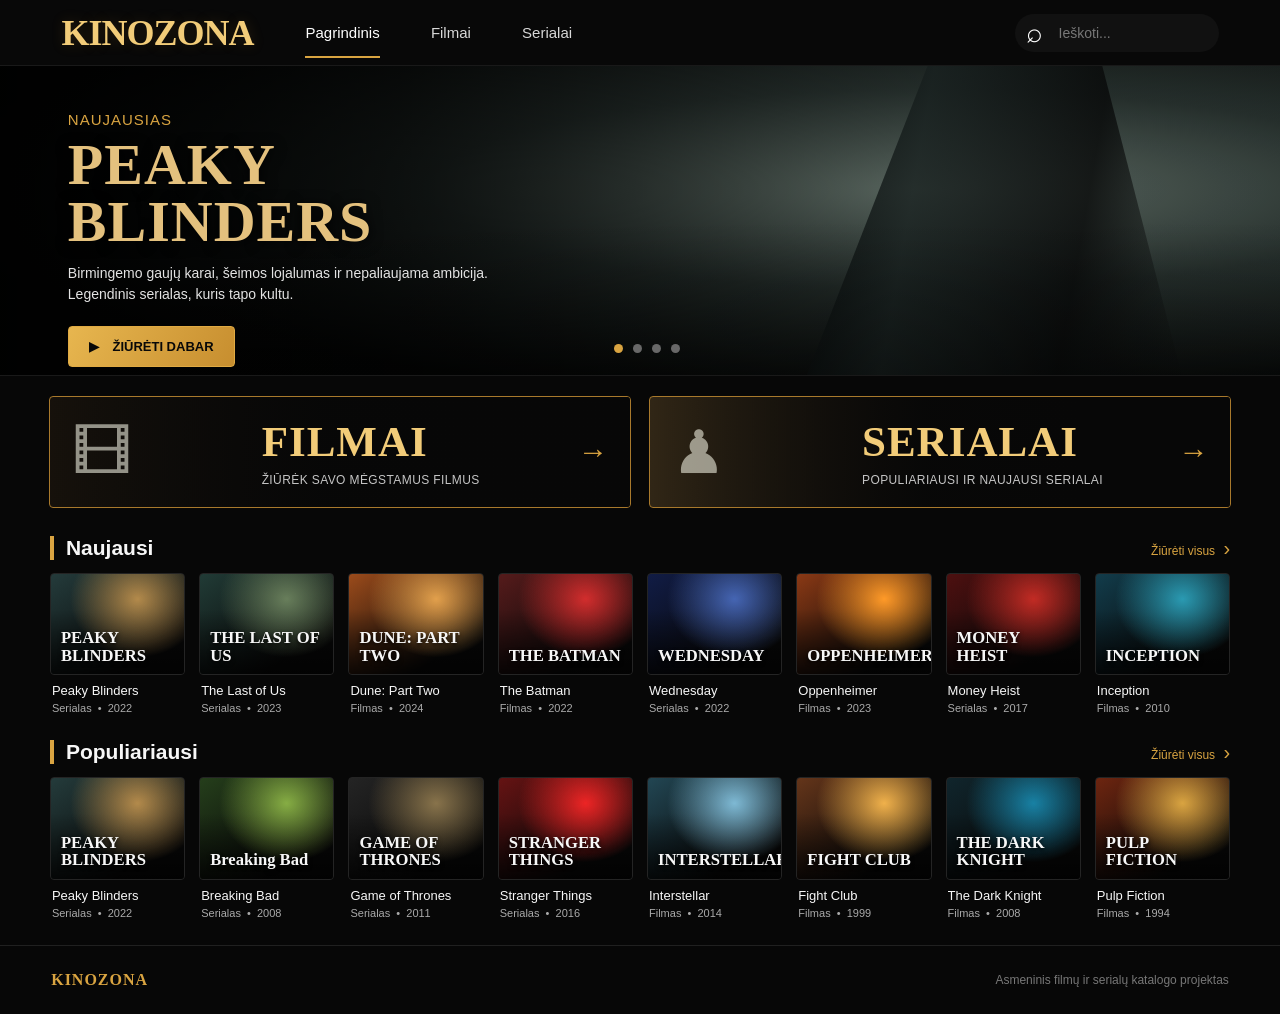
==== index.html @ 53d8aec4 "Pridėta KinoZona svetainė" ====
<!doctype html>
<html lang="lt">
<head>
  <meta charset="utf-8">
  <meta name="viewport" content="width=device-width, initial-scale=1">
  <meta name="theme-color" content="#080808">
  <meta name="description" content="KinoZona – filmų ir serialų katalogas.">
  <title>KinoZona — filmai ir serialai</title>
  <link rel="stylesheet" href="styles.css">
</head>
<body>
  <header class="topbar">
    <a class="brand" href="#" aria-label="KinoZona pradžia">KINOZONA</a>
    <nav aria-label="Pagrindinė navigacija">
      <a class="nav-link active" href="#pagrindinis">Pagrindinis</a>
      <a class="nav-link" href="#filmai" data-open-view="movies">Filmai</a>
      <a class="nav-link" href="#serialai" data-open-view="series">Serialai</a>
    </nav>
    <form class="search" id="searchForm" role="search">
      <button aria-label="Ieškoti" type="submit" class="search-icon">⌕</button>
      <input id="searchInput" type="search" placeholder="Ieškoti..." aria-label="Ieškoti filmų ir serialų">
    </form>
  </header>

  <main id="pagrindinis">
    <section class="hero" aria-label="Pagrindinis rekomenduojamas serialas">
      <div class="hero-shade"></div>
      <div class="hero-content">
        <span class="eyebrow">NAUJAUSIAS</span>
        <h1>PEAKY BLINDERS</h1>
        <p>Birmingemo gaujų karai, šeimos lojalumas ir nepaliaujama ambicija. Legendinis serialas, kuris tapo kultu.</p>
        <button class="gold-button" id="heroWatch"><span aria-hidden="true">▶</span> ŽIŪRĖTI DABAR</button>
      </div>
      <div class="hero-dots" aria-hidden="true"><i class="selected"></i><i></i><i></i><i></i></div>
    </section>

    <section class="category-tiles" aria-label="Katalogo skiltys">
      <button class="category-tile movie-tile" data-open-view="movies">
        <span class="tile-art film-art" aria-hidden="true">🎞</span>
        <span class="tile-copy"><strong>FILMAI</strong><small>ŽIŪRĖK SAVO MĖGSTAMUS FILMUS</small></span>
        <span class="tile-arrow" aria-hidden="true">→</span>
      </button>
      <button class="category-tile series-tile" data-open-view="series">
        <span class="tile-art series-art" aria-hidden="true">♟</span>
        <span class="tile-copy"><strong>SERIALAI</strong><small>POPULIARIAUSI IR NAUJAUSI SERIALAI</small></span>
        <span class="tile-arrow" aria-hidden="true">→</span>
      </button>
    </section>

    <div id="homeView">
      <section class="catalog-row">
        <div class="section-heading"><h2>Naujausi</h2><a href="#naujausi" data-open-view="all">Žiūrėti visus <span>›</span></a></div>
        <div class="poster-row" id="newestRow"></div>
      </section>
      <section class="catalog-row">
        <div class="section-heading"><h2>Populiariausi</h2><a href="#populiariausi" data-open-view="all">Žiūrėti visus <span>›</span></a></div>
        <div class="poster-row" id="popularRow"></div>
      </section>
    </div>

    <section id="catalogView" class="catalog-page hidden">
      <div class="catalog-title-line">
        <button id="backHome" class="back-button">← Pagrindinis</button>
        <h2 id="catalogTitle">Serialai</h2>
      </div>
      <div id="catalogGrid" class="catalog-grid"></div>
    </section>

    <section id="detailView" class="detail-page hidden">
      <button id="backCatalog" class="back-button">← Grįžti į serialus</button>
      <div class="detail-intro">
        <div>
          <span class="eyebrow">SERIALAS</span>
          <h2 id="detailTitle">Peaky Blinders</h2>
          <p id="detailDescription">Galinga Birmingemo gauja, vadovaujama Tomo Šelbio. Įtampa, politika, šeima ir pavojingi priešai.</p>
        </div>
        <div class="season-picker">
          <label for="seasonSelect">Sezonas</label>
          <select id="seasonSelect">
            <option value="1">1 sezonas</option><option value="2">2 sezonas</option>
            <option value="3">3 sezonas</option><option value="4">4 sezonas</option><option value="5">5 sezonas</option>
          </select>
        </div>
      </div>
      <h3 class="episodes-heading">Serijos</h3>
      <div id="episodesList" class="episodes-list"></div>
    </section>

    <section id="playerView" class="player-page hidden">
      <button id="backEpisodes" class="back-button">← Grįžti į serijas</button>
      <h2 id="playerTitle">Peaky Blinders — 1 serija</h2>
      <div id="videoContainer" class="video-container">
        <p>Čia bus rodomas pasirinktas vaizdo įrašas.</p>
      </div>
      <p class="player-note">Vaizdo įrašams naudok savo turinį arba šaltinius, kurie leidžia įterpimą į kitą svetainę.</p>
    </section>
  </main>

  <footer><span>KINOZONA</span><small>Asmeninis filmų ir serialų katalogo projektas</small></footer>
  <script src="script.js"></script>
</body>
</html>
---- styles.css ----
:root{--bg:#070707;--panel:#101010;--gold:#d9a441;--gold-light:#f2cc79;--muted:#bcbcbc;--line:#292929}
*{box-sizing:border-box}html{scroll-behavior:smooth}body{margin:0;background:var(--bg);color:#f7f7f7;font-family:Arial,Helvetica,sans-serif}
button,input,select{font:inherit}button,a{-webkit-tap-highlight-color:transparent}.topbar{height:66px;display:flex;align-items:center;gap:52px;padding:0 4.8%;background:#080808;border-bottom:1px solid #191919;position:sticky;top:0;z-index:20}
.brand{font-family:Georgia,'Times New Roman',serif;font-size:clamp(24px,3vw,36px);font-weight:900;letter-spacing:-1px;color:var(--gold-light);text-decoration:none;text-shadow:0 0 14px #b67b2733;white-space:nowrap}
nav{display:flex;align-items:center;gap:clamp(22px,4vw,58px);height:100%}.nav-link{height:100%;display:flex;align-items:center;position:relative;color:#d8d8d8;text-decoration:none;font-size:15px}.nav-link:hover,.nav-link.active{color:#fff}.nav-link.active:after{content:"";position:absolute;bottom:7px;left:0;right:0;height:2px;background:var(--gold)}
.search{margin-left:auto;display:flex;align-items:center;gap:8px;border-radius:24px;background:#111;padding:4px 12px 4px 5px;min-width:185px}.search-icon{background:none;border:0;color:#fff;font-size:28px;line-height:1;cursor:pointer}.search input{width:150px;min-width:0;color:#eee;background:transparent;border:0;outline:none;font-size:14px}.search input::placeholder{color:#777}
.hero{height:310px;position:relative;overflow:hidden;background:linear-gradient(90deg,#030606 0%,#101817 40%,#263330 100%);border-bottom:1px solid #191919}
.hero:before{content:"";position:absolute;inset:0;background:linear-gradient(90deg,rgba(0,0,0,.95) 0%,rgba(0,0,0,.68) 31%,rgba(0,0,0,.08) 75%),radial-gradient(ellipse at 72% 40%,#65746c 0%,#28322f 38%,#080a09 78%)}
.hero:after{content:"";position:absolute;right:7%;top:-14%;width:31%;height:125%;background:linear-gradient(100deg,transparent,#090d0d 12%,#18201f 32%,#080909 70%,transparent);clip-path:polygon(38% 0,75% 0,100% 100%,0 100%);opacity:.8}
.hero-shade{position:absolute;inset:0;background:linear-gradient(0deg,rgba(0,0,0,.3),transparent 50%);z-index:1}.hero-content{position:relative;z-index:2;padding:45px 5.3%;max-width:650px}.eyebrow{color:var(--gold);font-size:15px;letter-spacing:1px}.hero h1{font-family:Georgia,'Times New Roman',serif;color:#e4c17e;font-size:clamp(38px,5vw,58px);line-height:.98;margin:8px 0 12px;letter-spacing:1px;text-shadow:0 2px 14px #000}
.hero p{font-size:14px;line-height:1.55;max-width:440px;color:#e3e3e3;margin:0 0 20px}.gold-button{background:linear-gradient(120deg,#e7b64f,#c78e2f);color:#080808;border:1px solid #e0aa43;border-radius:4px;padding:12px 20px;font-weight:700;font-size:13px;cursor:pointer}.gold-button span{margin-right:10px}.gold-button:hover{filter:brightness(1.12)}
.hero-dots{position:absolute;z-index:3;bottom:22px;left:48%;display:flex;gap:10px}.hero-dots i{width:9px;height:9px;background:#686868;border-radius:50%}.hero-dots i.selected{background:var(--gold)}
main{min-height:70vh}.category-tiles{display:grid;grid-template-columns:1fr 1fr;gap:18px;margin:20px 3.8% 28px}.category-tile{height:112px;display:flex;align-items:center;text-align:left;position:relative;overflow:hidden;border:1px solid #a8792c;border-radius:4px;background:linear-gradient(90deg,#17120c,#070808 72%);color:#fff;padding:0 22px;cursor:pointer}.category-tile:before{content:"";position:absolute;inset:0;background:linear-gradient(90deg,rgba(0,0,0,.05),#070707 48%,#070707);opacity:.95}.series-tile{background:linear-gradient(90deg,#332817,#070707 75%)}.tile-art{z-index:1;font-size:60px;min-width:190px;opacity:.55;filter:sepia(1)}.tile-copy{z-index:1;display:flex;flex-direction:column;gap:7px}.tile-copy strong{font-family:Georgia,'Times New Roman',serif;font-size:clamp(26px,3.5vw,43px);color:var(--gold-light);letter-spacing:1px}.tile-copy small{font-size:12px;color:#c5c5c5;letter-spacing:.4px}.tile-arrow{z-index:1;margin-left:auto;color:var(--gold);font-size:30px;padding-left:10px}.catalog-row{margin:0 3.9% 26px}.section-heading{display:flex;align-items:center;justify-content:space-between;margin-bottom:13px}.section-heading h2{font-size:21px;margin:0;font-weight:600;border-left:4px solid var(--gold);padding-left:12px}.section-heading a{color:var(--gold);font-size:12px;text-decoration:none}.section-heading a span{font-size:20px;margin-left:5px}.poster-row{display:grid;grid-template-columns:repeat(8,minmax(0,1fr));gap:14px}.poster-card{min-width:0;cursor:pointer}.poster-art{height:clamp(85px,8vw,120px);border-radius:4px;overflow:hidden;display:flex;align-items:flex-end;padding:10px;background:linear-gradient(145deg,var(--c1),#080808 75%);border:1px solid #242424;position:relative;isolation:isolate}.poster-art:before{content:"";position:absolute;inset:0;background:radial-gradient(ellipse at 65% 25%,var(--c2),transparent 55%),linear-gradient(0deg,#000b,transparent 65%);z-index:-1}.poster-art b{font-family:Georgia,serif;font-size:clamp(13px,1.3vw,19px);text-shadow:0 2px 4px #000;line-height:1.05}.poster-card:hover .poster-art{border-color:var(--gold);transform:translateY(-2px)}.poster-card h3{font-size:13px;font-weight:500;margin:8px 2px 4px;white-space:nowrap;overflow:hidden;text-overflow:ellipsis}.poster-card p{font-size:11px;color:#aaa;margin:0 2px}.hidden{display:none!important}
.catalog-page,.detail-page,.player-page{margin:28px 5% 60px;min-height:50vh}.catalog-title-line{display:flex;align-items:center;gap:24px;margin:24px 0}.catalog-title-line h2,.detail-intro h2,.player-page h2{font-size:30px;margin:0}.back-button{border:1px solid #343434;background:#111;color:var(--gold-light);border-radius:4px;padding:9px 13px;cursor:pointer}.catalog-grid{display:grid;grid-template-columns:repeat(6,minmax(0,1fr));gap:22px 14px}.catalog-grid .poster-art{height:clamp(130px,17vw,230px)}.detail-intro{display:flex;align-items:flex-end;justify-content:space-between;gap:24px;margin:26px 0 34px;padding:28px;background:linear-gradient(110deg,#19150f,#090909 70%);border:1px solid #30271a}.detail-intro p{max-width:650px;color:#c6c6c6;line-height:1.5}.season-picker{display:flex;flex-direction:column;gap:8px;color:#bbb;min-width:150px}.season-picker select{background:#151515;color:#fff;border:1px solid #514127;padding:10px;border-radius:4px}.episodes-heading{font-size:22px}.episodes-list{border-top:1px solid #444}.episode{display:grid;grid-template-columns:40px 135px 1fr 55px;gap:18px;align-items:center;padding:18px 12px;border-bottom:1px solid #333;cursor:pointer}.episode:hover{background:#101010}.episode-number{font-size:26px;color:#ddd;text-align:center}.episode-thumb{height:76px;background:linear-gradient(135deg,#33413c,#0b0b0b 70%);border:1px solid #333;display:grid;place-items:center;color:#c7a15b;font-size:24px}.episode h3{font-size:17px;font-weight:500;margin:0 0 8px}.episode p{color:#bbb;font-size:14px;line-height:1.45;margin:0}.episode time{align-self:start;justify-self:end;color:#ddd}.video-container{margin-top:18px;aspect-ratio:16/9;background:#000;border:1px solid #272727;display:grid;place-items:center;color:#aaa}.video-container iframe,.video-container video{width:100%;height:100%;border:0}.player-note{color:#888;font-size:13px}footer{display:flex;justify-content:space-between;align-items:center;border-top:1px solid #202020;padding:25px 4%;color:#777}footer span{font-family:Georgia,serif;color:var(--gold);font-weight:bold;letter-spacing:1px}footer small{font-size:12px}
@media(max-width:1000px){.topbar{gap:26px;padding:0 3%}.poster-row{grid-template-columns:repeat(4,minmax(0,1fr))}.poster-card:nth-child(n+5){display:none}.catalog-grid{grid-template-columns:repeat(4,minmax(0,1fr))}.tile-art{min-width:110px}.hero{height:300px}}
@media(max-width:650px){.topbar{height:auto;min-height:64px;flex-wrap:wrap;gap:12px;padding:12px 4%}.brand{font-size:26px}nav{order:3;width:100%;height:34px;justify-content:space-between;gap:12px}.nav-link{font-size:14px}.nav-link.active:after{bottom:0}.search{min-width:0;width:42%;padding-right:7px}.search input{width:100%;font-size:12px}.hero{height:320px}.hero-content{padding:42px 5%}.hero h1{font-size:38px}.hero p{max-width:300px}.category-tiles{grid-template-columns:1fr;gap:12px;margin:15px 4% 24px}.category-tile{height:94px;padding:0 13px}.tile-art{min-width:70px;font-size:42px}.tile-copy strong{font-size:29px}.tile-copy small{font-size:10px}.catalog-row{margin:0 4% 25px}.poster-row{grid-template-columns:repeat(2,minmax(0,1fr));gap:14px}.poster-card:nth-child(n+5){display:block}.poster-card:nth-child(n+3){display:none}.poster-art{height:110px}.catalog-grid{grid-template-columns:repeat(2,minmax(0,1fr));gap:18px 12px}.catalog-grid .poster-art{height:210px}.detail-intro{display:block;padding:20px}.season-picker{margin-top:18px}.episode{grid-template-columns:25px 82px 1fr;gap:10px;padding:13px 4px}.episode-thumb{height:60px}.episode-number{font-size:20px}.episode h3{font-size:14px}.episode p{font-size:12px}.episode time{display:none}.catalog-page,.detail-page,.player-page{margin:22px 4% 45px}.catalog-title-line{gap:12px}.catalog-title-line h2,.detail-intro h2,.player-page h2{font-size:24px}footer{gap:10px;align-items:flex-start;flex-direction:column}}
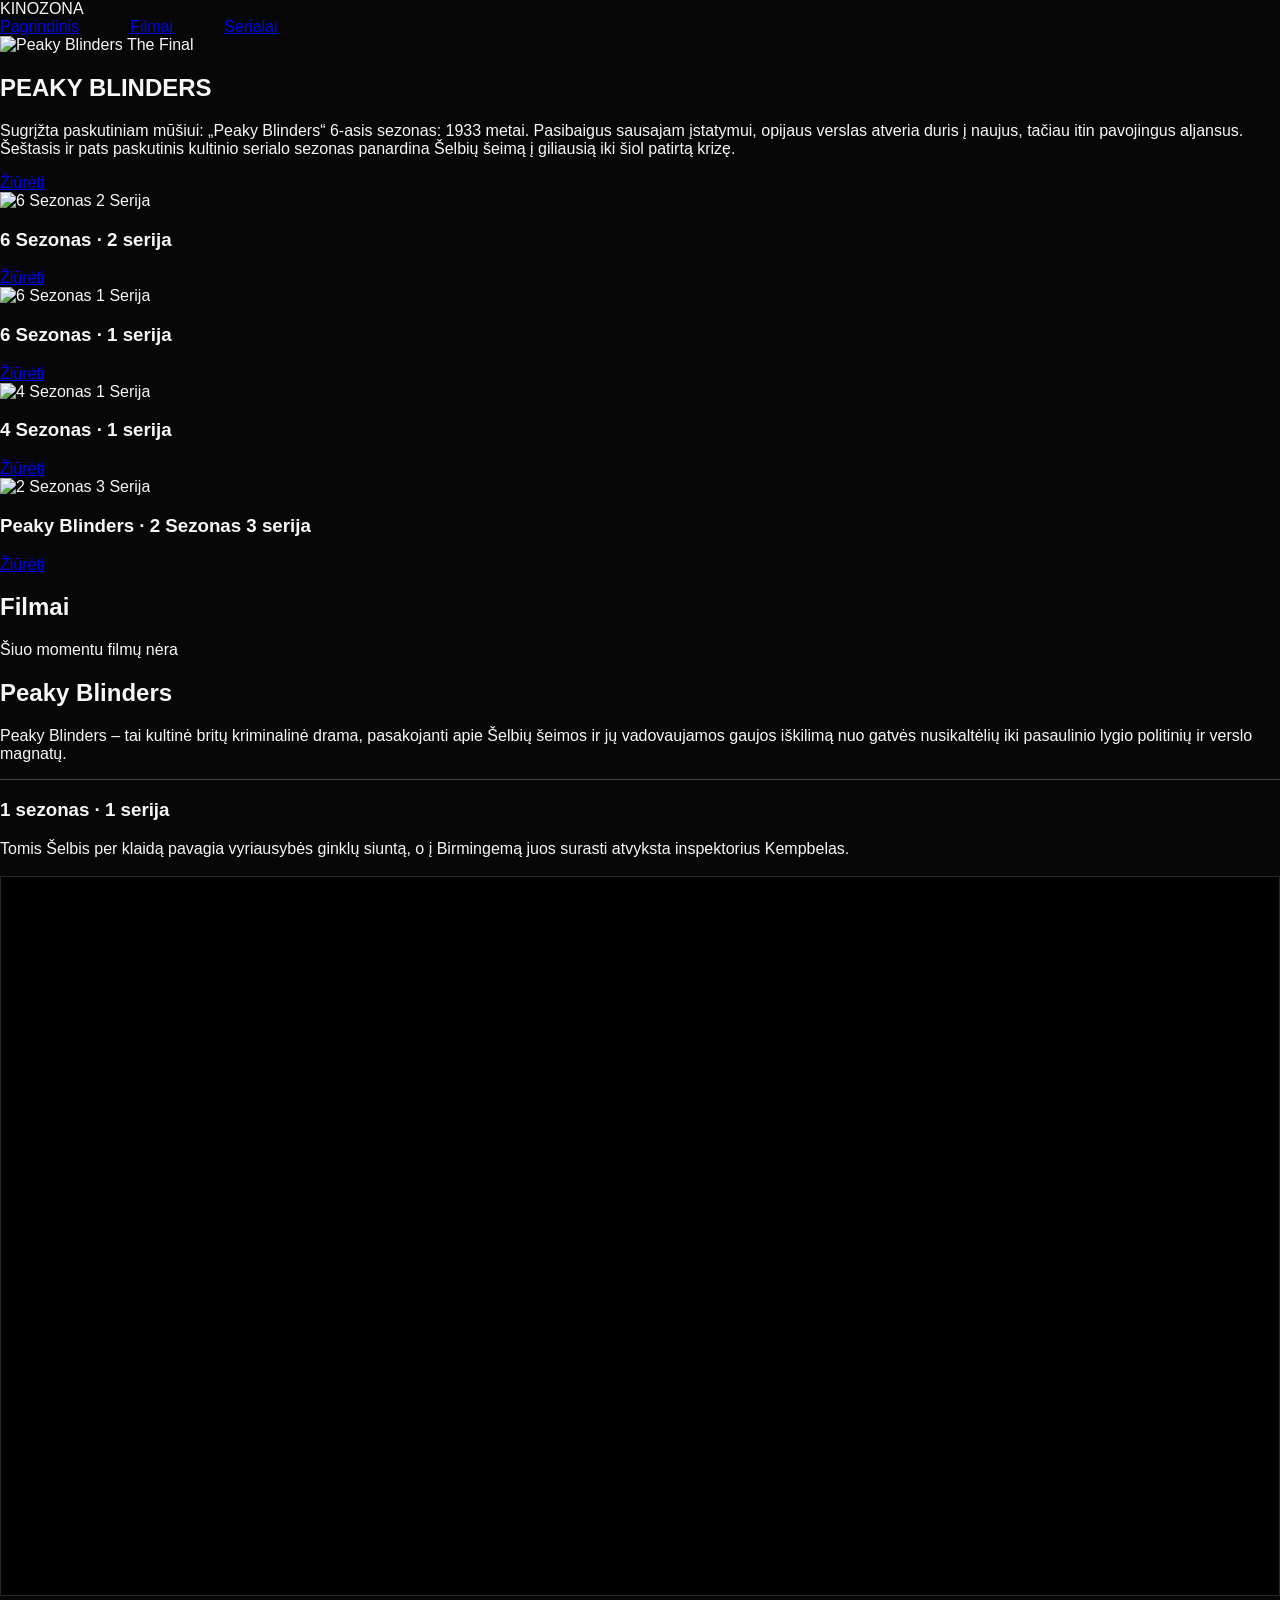
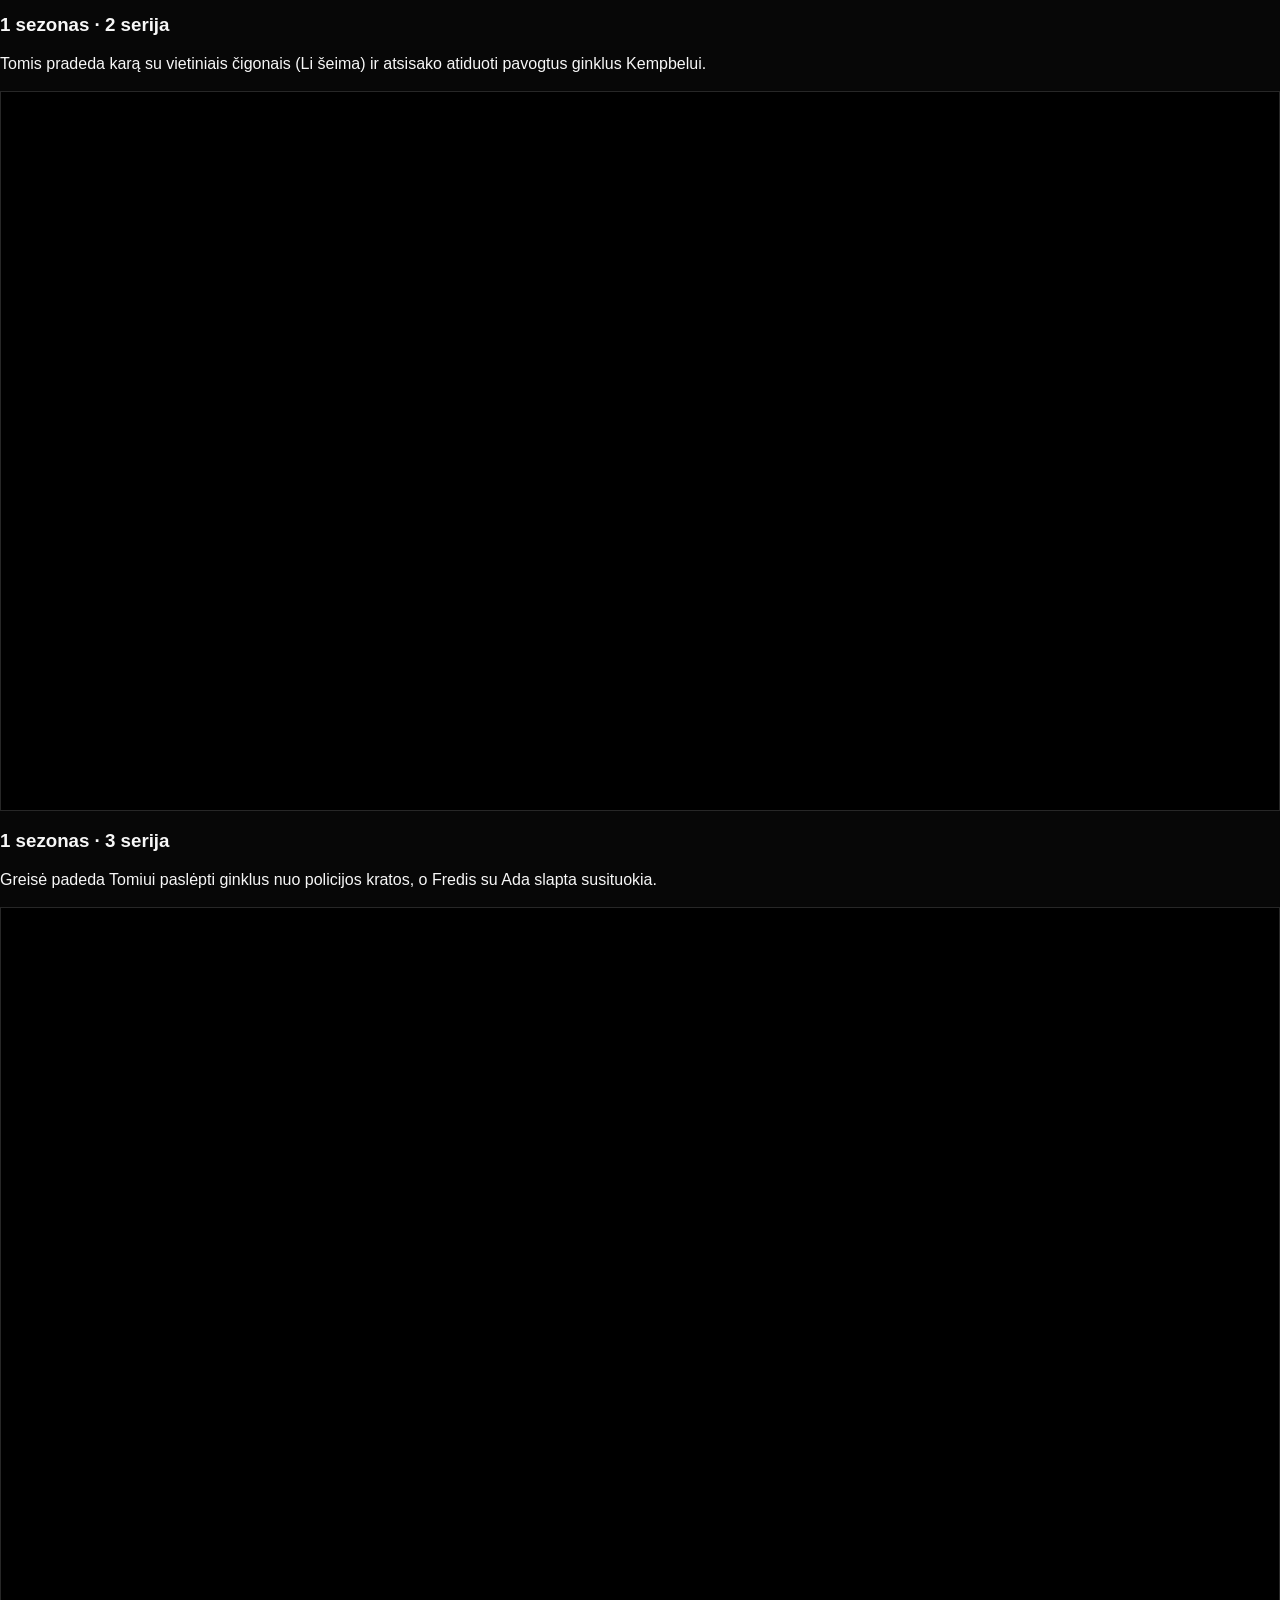
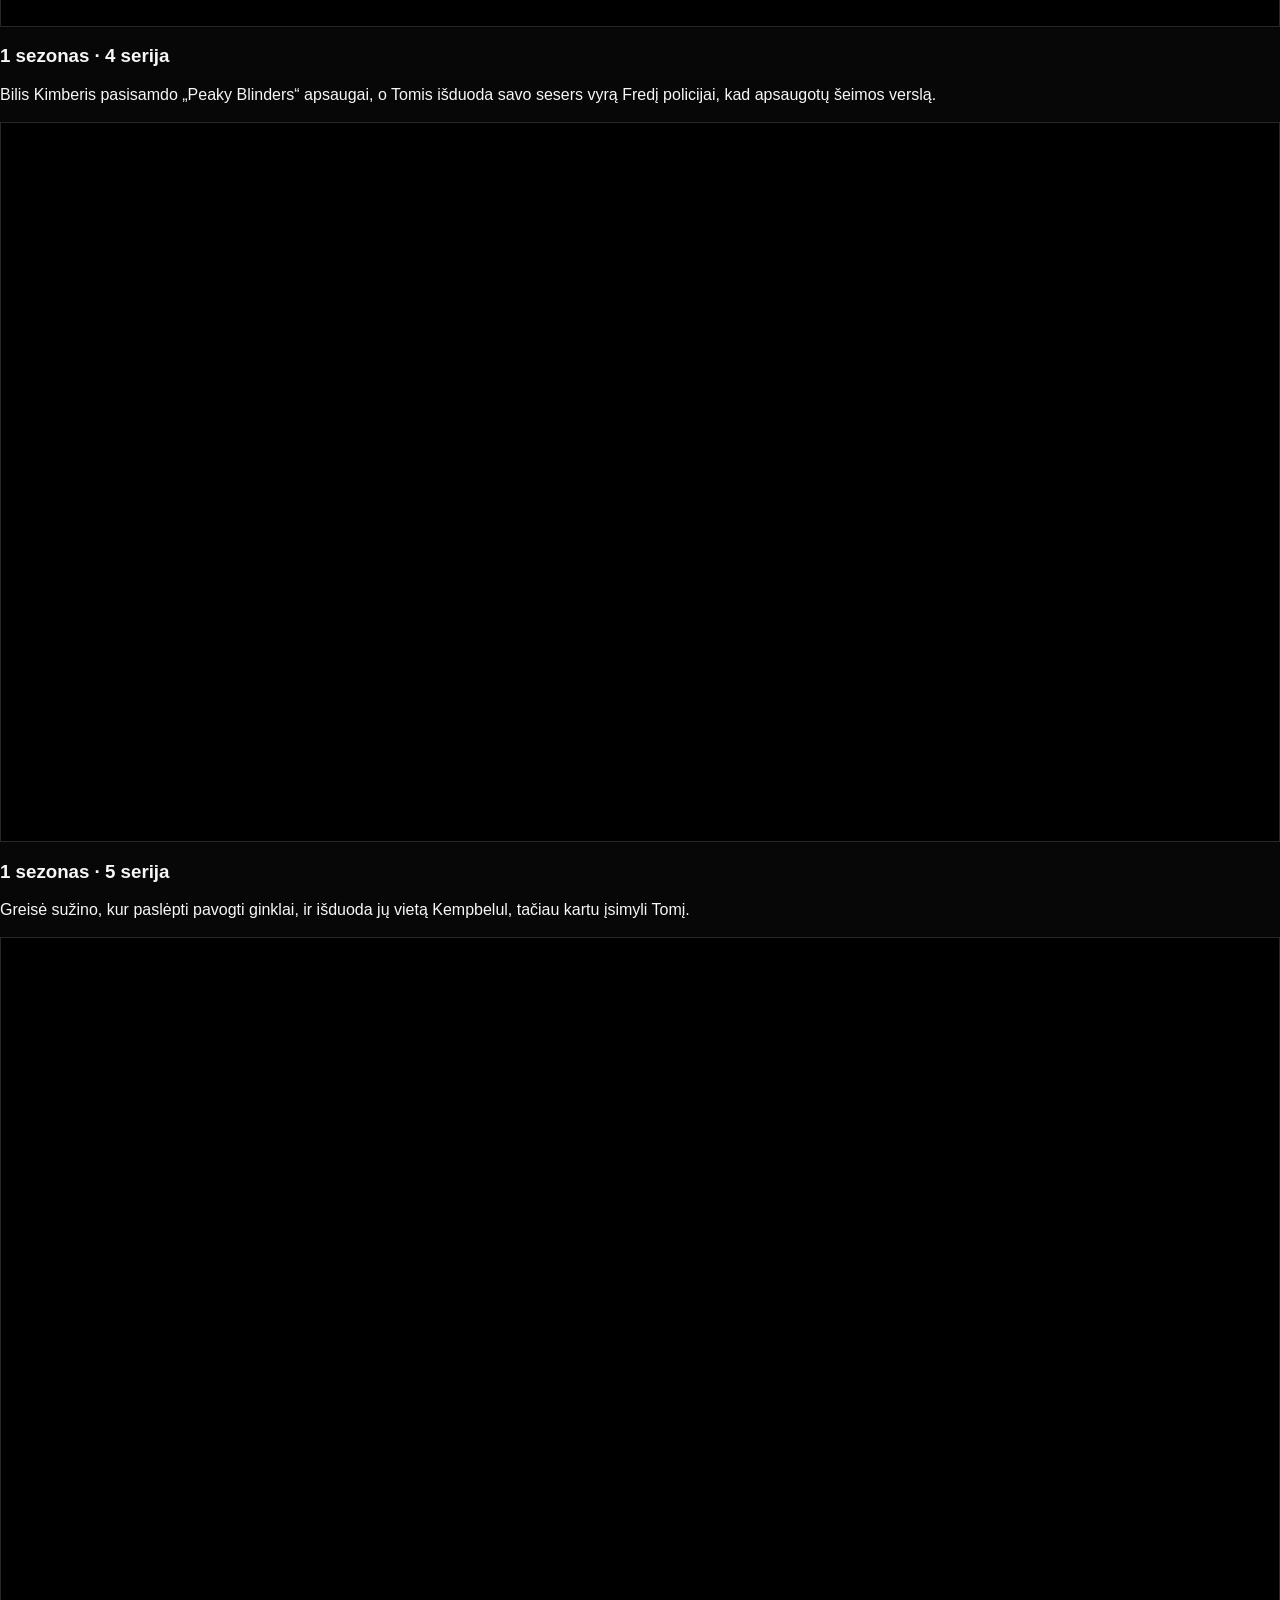
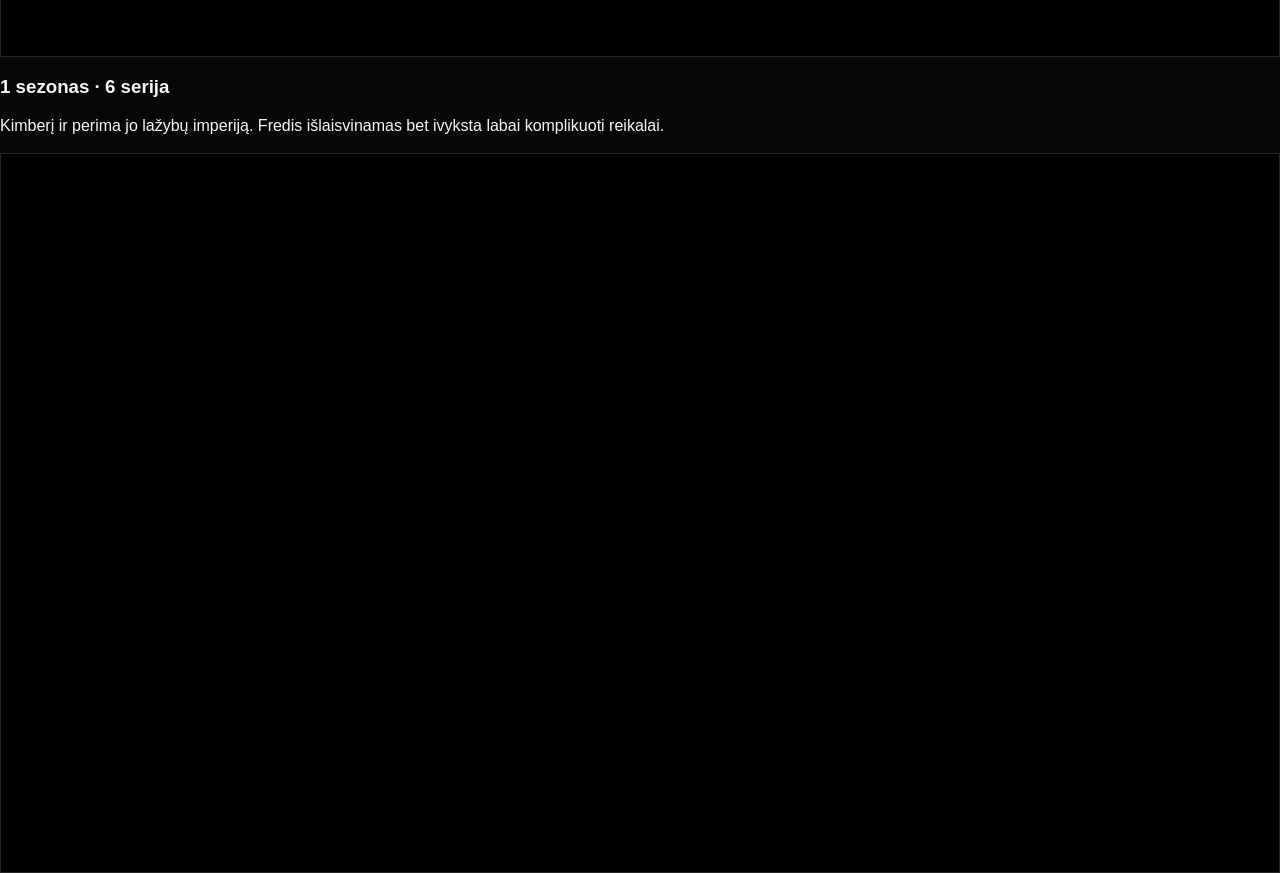
==== commit 1420c60d: "Refactor index.html for improved structure Updated HTML structure and fixed formatting issues." ====
--- a/index.html
+++ b/index.html
@@ -1,102 +1,133 @@
-<!doctype html>
+<!DOCTYPE html>
 <html lang="lt">
 <head>
-  <meta charset="utf-8">
-  <meta name="viewport" content="width=device-width, initial-scale=1">
-  <meta name="theme-color" content="#080808">
-  <meta name="description" content="KinoZona – filmų ir serialų katalogas.">
-  <title>KinoZona — filmai ir serialai</title>
-  <link rel="stylesheet" href="styles.css">
+    <meta charset="UTF-8">
+    <meta name="viewport" content="width=device-width, initial-scale=1.0">
+    <title>KinoZona</title>
+    <link rel="stylesheet" href="styles.css">
 </head>
 <body>
-  <header class="topbar">
-    <a class="brand" href="#" aria-label="KinoZona pradžia">KINOZONA</a>
-    <nav aria-label="Pagrindinė navigacija">
-      <a class="nav-link active" href="#pagrindinis">Pagrindinis</a>
-      <a class="nav-link" href="#filmai" data-open-view="movies">Filmai</a>
-      <a class="nav-link" href="#serialai" data-open-view="series">Serialai</a>
-    </nav>
-    <form class="search" id="searchForm" role="search">
-      <button aria-label="Ieškoti" type="submit" class="search-icon">⌕</button>
-      <input id="searchInput" type="search" placeholder="Ieškoti..." aria-label="Ieškoti filmų ir serialų">
-    </form>
-  </header>
+    <header>
+        <div class="logo">KINOZONA</div>
+        <nav>
+            <a href="#pagrindinis">Pagrindinis</a>
+            <a href="#filmai">Filmai</a>
+            <a href="#serialai">Serialai</a>
+        </nav>
+    </header>
 
-  <main id="pagrindinis">
-    <section class="hero" aria-label="Pagrindinis rekomenduojamas serialas">
-      <div class="hero-shade"></div>
-      <div class="hero-content">
-        <span class="eyebrow">NAUJAUSIAS</span>
-        <h1>PEAKY BLINDERS</h1>
-        <p>Birmingemo gaujų karai, šeimos lojalumas ir nepaliaujama ambicija. Legendinis serialas, kuris tapo kultu.</p>
-        <button class="gold-button" id="heroWatch"><span aria-hidden="true">▶</span> ŽIŪRĖTI DABAR</button>
-      </div>
-      <div class="hero-dots" aria-hidden="true"><i class="selected"></i><i></i><i></i><i></i></div>
-    </section>
+    <main>
+        <!-- Pagrindinis / Naujausias -->
+        <section id="pagrindinis">
+            <div class="latest-banner">
+                <img src="image_2.png" alt="Peaky Blinders The Final">
+                <div class="banner-content">
+                    <h1>PEAKY BLINDERS</h1>
+                    <p>Sugrįžta paskutiniam mūšiui: „Peaky Blinders“ 6-asis sezonas: 1933 metai. Pasibaigus sausajam įstatymui, opijaus verslas atveria duris į naujus, tačiau itin pavojingus aljansus. Šeštasis ir pats paskutinis kultinio serialo sezonas panardina Šelbių šeimą į giliausią iki šiol patirtą krizę.</p>
+                    <a href="#serialai" class="watch-btn">Žiūrėti</a>
+                </div>
+            </div>
 
-    <section class="category-tiles" aria-label="Katalogo skiltys">
-      <button class="category-tile movie-tile" data-open-view="movies">
-        <span class="tile-art film-art" aria-hidden="true">🎞</span>
-        <span class="tile-copy"><strong>FILMAI</strong><small>ŽIŪRĖK SAVO MĖGSTAMUS FILMUS</small></span>
-        <span class="tile-arrow" aria-hidden="true">→</span>
-      </button>
-      <button class="category-tile series-tile" data-open-view="series">
-        <span class="tile-art series-art" aria-hidden="true">♟</span>
-        <span class="tile-copy"><strong>SERIALAI</strong><small>POPULIARIAUSI IR NAUJAUSI SERIALAI</small></span>
-        <span class="tile-arrow" aria-hidden="true">→</span>
-      </button>
-    </section>
+            <!-- Naujausi pasirinkimai -->
+            <div class="cards-grid">
+                <div class="card">
+                    <img src="image_3.png" alt="6 Sezonas 2 Serija">
+                    <h3>6 Sezonas · 2 serija</h3>
+                    <a href="#serijos-6-2">Žiūrėti</a>
+                </div>
+                <div class="card">
+                    <img src="image_4.png" alt="6 Sezonas 1 Serija">
+                    <h3>6 Sezonas · 1 serija</h3>
+                    <a href="#serijos-6-1">Žiūrėti</a>
+                </div>
+            </div>
 
-    <div id="homeView">
-      <section class="catalog-row">
-        <div class="section-heading"><h2>Naujausi</h2><a href="#naujausi" data-open-view="all">Žiūrėti visus <span>›</span></a></div>
-        <div class="poster-row" id="newestRow"></div>
-      </section>
-      <section class="catalog-row">
-        <div class="section-heading"><h2>Populiariausi</h2><a href="#populiariausi" data-open-view="all">Žiūrėti visus <span>›</span></a></div>
-        <div class="poster-row" id="popularRow"></div>
-      </section>
-    </div>
+            <!-- Populiariausi pasirinkimai -->
+            <div class="cards-grid">
+                <div class="card">
+                    <img src="image_5.png" alt="4 Sezonas 1 Serija">
+                    <h3>4 Sezonas · 1 serija</h3>
+                    <a href="#serijos-4-1">Žiūrėti</a>
+                </div>
+                <div class="card">
+                    <img src="image_6.png" alt="2 Sezonas 3 Serija">
+                    <h3>Peaky Blinders · 2 Sezonas 3 serija</h3>
+                    <a href="#serijos-2-3">Žiūrėti</a>
+                </div>
+            </div>
+        </section>
 
-    <section id="catalogView" class="catalog-page hidden">
-      <div class="catalog-title-line">
-        <button id="backHome" class="back-button">← Pagrindinis</button>
-        <h2 id="catalogTitle">Serialai</h2>
-      </div>
-      <div id="catalogGrid" class="catalog-grid"></div>
-    </section>
+        <!-- Filmai (Tuščia) -->
+        <section id="filmai">
+            <h2>Filmai</h2>
+            <div class="no-movies-message">
+                Šiuo momentu filmų nėra
+            </div>
+        </section>
 
-    <section id="detailView" class="detail-page hidden">
-      <button id="backCatalog" class="back-button">← Grįžti į serialus</button>
-      <div class="detail-intro">
-        <div>
-          <span class="eyebrow">SERIALAS</span>
-          <h2 id="detailTitle">Peaky Blinders</h2>
-          <p id="detailDescription">Galinga Birmingemo gauja, vadovaujama Tomo Šelbio. Įtampa, politika, šeima ir pavojingi priešai.</p>
-        </div>
-        <div class="season-picker">
-          <label for="seasonSelect">Sezonas</label>
-          <select id="seasonSelect">
-            <option value="1">1 sezonas</option><option value="2">2 sezonas</option>
-            <option value="3">3 sezonas</option><option value="4">4 sezonas</option><option value="5">5 sezonas</option>
-          </select>
-        </div>
-      </div>
-      <h3 class="episodes-heading">Serijos</h3>
-      <div id="episodesList" class="episodes-list"></div>
-    </section>
+        <!-- Serialai / Peaky Blinders 1 Sezonas -->
+        <section id="serialai">
+            <h2>Peaky Blinders</h2>
+            <p class="series-desc">Peaky Blinders – tai kultinė britų kriminalinė drama, pasakojanti apie Šelbių šeimos ir jų vadovaujamos gaujos iškilimą nuo gatvės nusikaltėlių iki pasaulinio lygio politinių ir verslo magnatų.</p>
+            
+            <div class="episodes-list">
+                <!-- 1 Serija -->
+                <div class="episode-card">
+                    <h3>1 sezonas · 1 serija</h3>
+                    <p>Tomis Šelbis per klaidą pavagia vyriausybės ginklų siuntą, o į Birmingemą juos surasti atvyksta inspektorius Kempbelas.</p>
+                    <div class="video-container">
+                        <iframe src="https://www.youtube.com/embed/bA__fScME3A?rel=0" allowfullscreen scrolling="no" allow="accelerometer *; clipboard-write *; encrypted-media *; gyroscope *; picture-in-picture *; web-share *;" referrerpolicy="strict-origin"></iframe>
+                    </div>
+                </div>
 
-    <section id="playerView" class="player-page hidden">
-      <button id="backEpisodes" class="back-button">← Grįžti į serijas</button>
-      <h2 id="playerTitle">Peaky Blinders — 1 serija</h2>
-      <div id="videoContainer" class="video-container">
-        <p>Čia bus rodomas pasirinktas vaizdo įrašas.</p>
-      </div>
-      <p class="player-note">Vaizdo įrašams naudok savo turinį arba šaltinius, kurie leidžia įterpimą į kitą svetainę.</p>
-    </section>
-  </main>
+                <!-- 2 Serija -->
+                <div class="episode-card">
+                    <h3>1 sezonas · 2 serija</h3>
+                    <p>Tomis pradeda karą su vietiniais čigonais (Li šeima) ir atsisako atiduoti pavogtus ginklus Kempbelui.</p>
+                    <div class="video-container">
+                        <iframe src="https://www.youtube.com/embed/cse5nQH9eok?rel=0" allowfullscreen scrolling="no" allow="accelerometer *; clipboard-write *; encrypted-media *; gyroscope *; picture-in-picture *; web-share *;" referrerpolicy="strict-origin"></iframe>
+                    </div>
+                </div>
 
-  <footer><span>KINOZONA</span><small>Asmeninis filmų ir serialų katalogo projektas</small></footer>
-  <script src="script.js"></script>
+                <!-- 3 Serija -->
+                <div class="episode-card">
+                    <h3>1 sezonas · 3 serija</h3>
+                    <p>Greisė padeda Tomiui paslėpti ginklus nuo policijos kratos, o Fredis su Ada slapta susituokia.</p>
+                    <div class="video-container">
+                        <iframe src="https://www.youtube.com/embed/Vh29BrG7RPA?rel=0" allowfullscreen scrolling="no" allow="accelerometer *; clipboard-write *; encrypted-media *; gyroscope *; picture-in-picture *; web-share *;" referrerpolicy="strict-origin"></iframe>
+                    </div>
+                </div>
+
+                <!-- 4 Serija -->
+                <div class="episode-card">
+                    <h3>1 sezonas · 4 serija</h3>
+                    <p>Bilis Kimberis pasisamdo „Peaky Blinders“ apsaugai, o Tomis išduoda savo sesers vyrą Fredį policijai, kad apsaugotų šeimos verslą.</p>
+                    <div class="video-container">
+                        <iframe src="https://www.youtube.com/embed/qkfHwqH5pOc?rel=0" allowfullscreen scrolling="no" allow="accelerometer *; clipboard-write *; encrypted-media *; gyroscope *; picture-in-picture *; web-share *;" referrerpolicy="strict-origin"></iframe>
+                    </div>
+                </div>
+
+                <!-- 5 Serija -->
+                <div class="episode-card">
+                    <h3>1 sezonas · 5 serija</h3>
+                    <p>Greisė sužino, kur paslėpti pavogti ginklai, ir išduoda jų vietą Kempbelul, tačiau kartu įsimyli Tomį.</p>
+                    <div class="video-container">
+                        <iframe src="https://www.youtube.com/embed/ga3boRKxTeI?rel=0" allowfullscreen scrolling="no" allow="accelerometer *; clipboard-write *; encrypted-media *; gyroscope *; picture-in-picture *; web-share *;" referrerpolicy="strict-origin"></iframe>
+                    </div>
+                </div>
+
+                <!-- 6 Serija -->
+                <div class="episode-card">
+                    <h3>1 sezonas · 6 serija</h3>
+                    <p>Kimberį ir perima jo lažybų imperiją. Fredis išlaisvinamas bet ivyksta labai komplikuoti reikalai.</p>
+                    <div class="video-container">
+                        <iframe src="https://www.youtube.com/embed/GSaLGE6g7cI?rel=0" allowfullscreen scrolling="no" allow="accelerometer *; clipboard-write *; encrypted-media *; gyroscope *; picture-in-picture *; web-share *;" referrerpolicy="strict-origin"></iframe>
+                    </div>
+                </div>
+            </div>
+        </section>
+    </main>
+
+    <script src="script.js"></script>
 </body>
 </html>
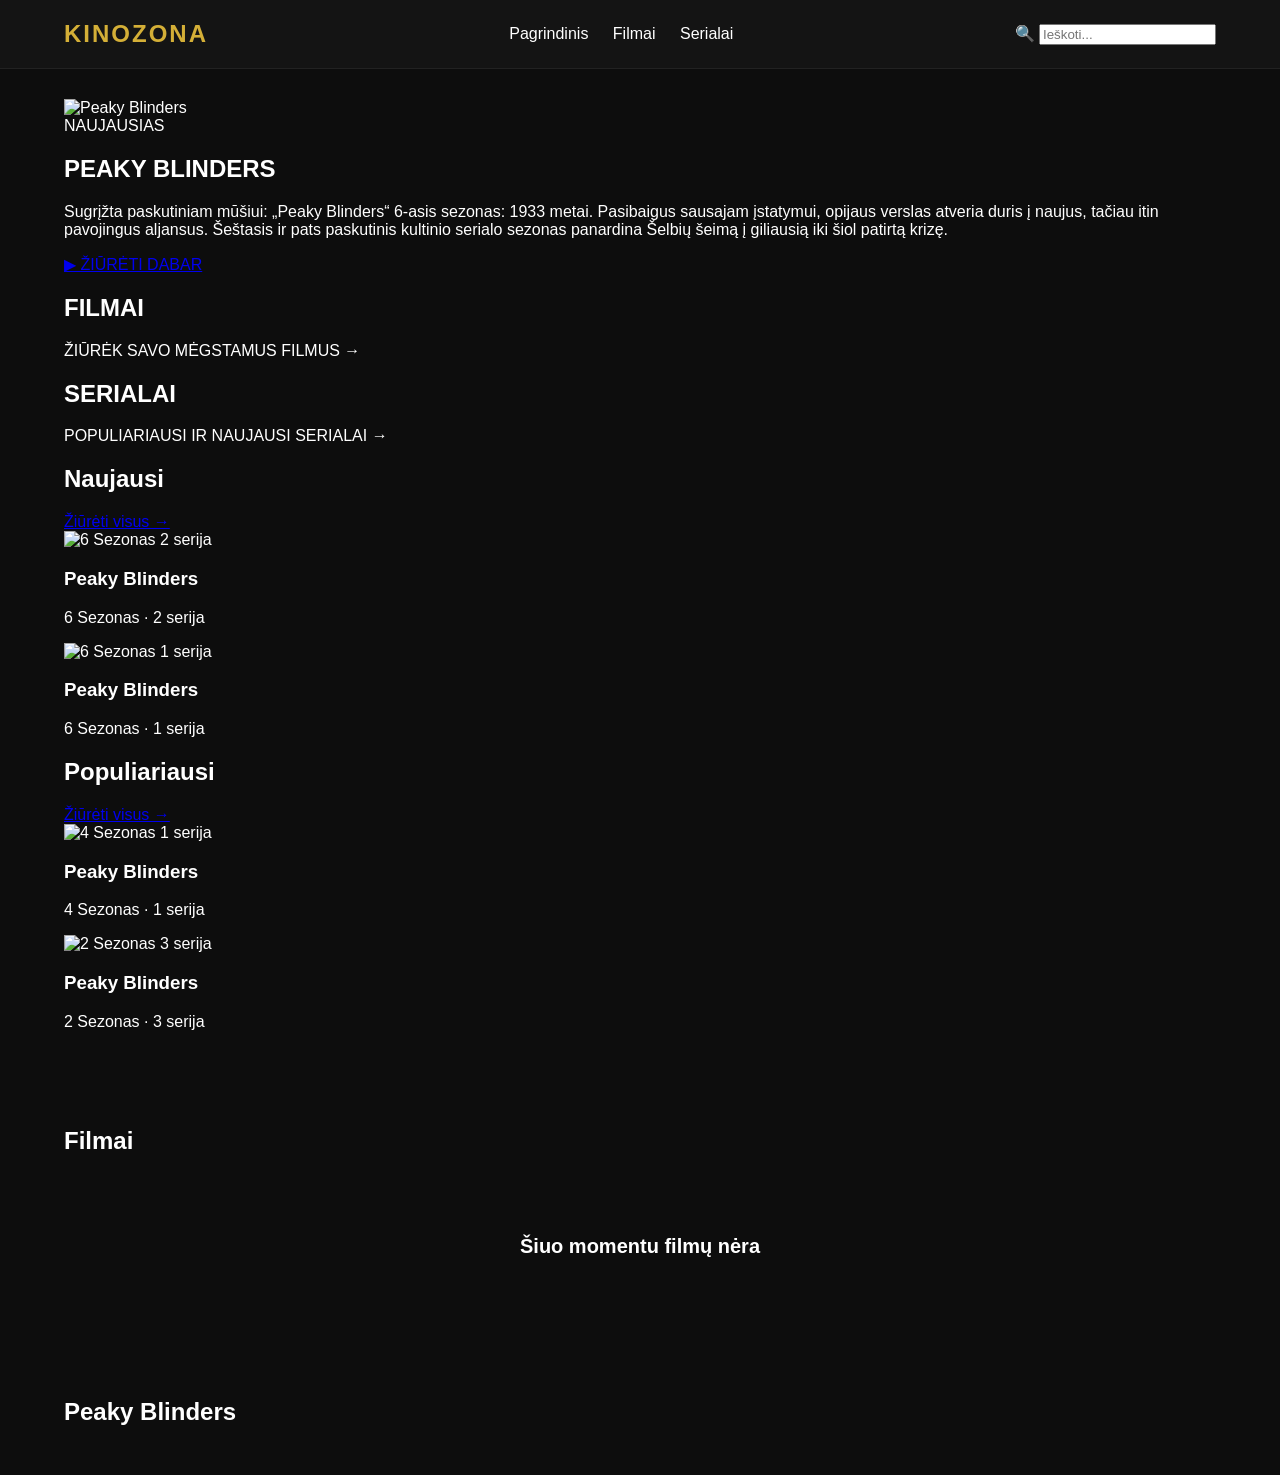
==== commit e1b01ef7: "Update index.html" ====
--- a/index.html
+++ b/index.html
@@ -3,131 +3,102 @@
 <head>
     <meta charset="UTF-8">
     <meta name="viewport" content="width=device-width, initial-scale=1.0">
-    <title>KinoZona</title>
+    <title>KINOZONA</title>
     <link rel="stylesheet" href="styles.css">
 </head>
 <body>
-    <header>
+    <!-- Navigacija ir paieška -->
+    <header class="navbar">
         <div class="logo">KINOZONA</div>
-        <nav>
-            <a href="#pagrindinis">Pagrindinis</a>
+        <nav class="nav-links">
+            <a href="#pagrindinis" class="active">Pagrindinis</a>
             <a href="#filmai">Filmai</a>
             <a href="#serialai">Serialai</a>
         </nav>
+        <div class="search-box">
+            <span class="search-icon">🔍</span>
+            <input type="text" placeholder="Ieškoti...">
+        </div>
     </header>
 
     <main>
-        <!-- Pagrindinis / Naujausias -->
+        <!-- PAGRINDINIS SEKTORIUS -->
         <section id="pagrindinis">
-            <div class="latest-banner">
-                <img src="image_2.png" alt="Peaky Blinders The Final">
-                <div class="banner-content">
-                    <h1>PEAKY BLINDERS</h1>
-                    <p>Sugrįžta paskutiniam mūšiui: „Peaky Blinders“ 6-asis sezonas: 1933 metai. Pasibaigus sausajam įstatymui, opijaus verslas atveria duris į naujus, tačiau itin pavojingus aljansus. Šeštasis ir pats paskutinis kultinio serialo sezonas panardina Šelbių šeimą į giliausią iki šiol patirtą krizę.</p>
-                    <a href="#serialai" class="watch-btn">Žiūrėti</a>
+            <!-- Pagrindinis baneris (Naujausias) -->
+            <div class="hero-banner">
+                <img src="image_2.png" alt="Peaky Blinders" class="hero-bg">
+                <div class="hero-overlay">
+                    <span class="category-tag">NAUJAUSIAS</span>
+                    <h1 class="gold-title">PEAKY BLINDERS</h1>
+                    <p class="hero-desc">
+                        Sugrįžta paskutiniam mūšiui: „Peaky Blinders“ 6-asis sezonas: 1933 metai. Pasibaigus sausajam įstatymui, opijaus verslas atveria duris į naujus, tačiau itin pavojingus aljansus. Šeštasis ir pats paskutinis kultinio serialo sezonas panardina Šelbių šeimą į giliausią iki šiol patirtą krizę.
+                    </p>
+                    <a href="#serialai" class="btn-gold">▶ ŽIŪRĖTI DABAR</a>
                 </div>
             </div>
 
-            <!-- Naujausi pasirinkimai -->
-            <div class="cards-grid">
-                <div class="card">
-                    <img src="image_3.png" alt="6 Sezonas 2 Serija">
-                    <h3>6 Sezonas · 2 serija</h3>
-                    <a href="#serijos-6-2">Žiūrėti</a>
+            <!-- Kategorijų kortelės -->
+            <div class="category-banners">
+                <div class="cat-card">
+                    <h2>FILMAI</h2>
+                    <p>ŽIŪRĖK SAVO MĖGSTAMUS FILMUS →</p>
                 </div>
-                <div class="card">
-                    <img src="image_4.png" alt="6 Sezonas 1 Serija">
-                    <h3>6 Sezonas · 1 serija</h3>
-                    <a href="#serijos-6-1">Žiūrėti</a>
+                <div class="cat-card">
+                    <h2>SERIALAI</h2>
+                    <p>POPULIARIAUSI IR NAUJAUSI SERIALAI →</p>
                 </div>
             </div>
 
-            <!-- Populiariausi pasirinkimai -->
-            <div class="cards-grid">
-                <div class="card">
-                    <img src="image_5.png" alt="4 Sezonas 1 Serija">
-                    <h3>4 Sezonas · 1 serija</h3>
-                    <a href="#serijos-4-1">Žiūrėti</a>
+            <!-- Naujausi sekcija -->
+            <div class="section-header">
+                <h2>Naujausi</h2>
+                <a href="#serialai" class="see-all">Žiūrėti visus →</a>
+            </div>
+            <div class="content-grid">
+                <div class="media-card">
+                    <img src="image_3.png" alt="6 Sezonas 2 serija">
+                    <h3>Peaky Blinders</h3>
+                    <p>6 Sezonas · 2 serija</p>
                 </div>
-                <div class="card">
-                    <img src="image_6.png" alt="2 Sezonas 3 Serija">
-                    <h3>Peaky Blinders · 2 Sezonas 3 serija</h3>
-                    <a href="#serijos-2-3">Žiūrėti</a>
+                <div class="media-card">
+                    <img src="image_4.png" alt="6 Sezonas 1 serija">
+                    <h3>Peaky Blinders</h3>
+                    <p>6 Sezonas · 1 serija</p>
+                </div>
+            </div>
+
+            <!-- Populiariausi sekcija -->
+            <div class="section-header">
+                <h2>Populiariausi</h2>
+                <a href="#serialai" class="see-all">Žiūrėti visus →</a>
+            </div>
+            <div class="content-grid">
+                <div class="media-card">
+                    <img src="image_5.png" alt="4 Sezonas 1 serija">
+                    <h3>Peaky Blinders</h3>
+                    <p>4 Sezonas · 1 serija</p>
+                </div>
+                <div class="media-card">
+                    <img src="image_6.png" alt="2 Sezonas 3 serija">
+                    <h3>Peaky Blinders</h3>
+                    <p>2 Sezonas · 3 serija</p>
                 </div>
             </div>
         </section>
 
-        <!-- Filmai (Tuščia) -->
-        <section id="filmai">
-            <h2>Filmai</h2>
-            <div class="no-movies-message">
+        <!-- FILMAI SEKTORIUS -->
+        <section id="filmai" style="padding: 60px 0;">
+            <div class="section-header">
+                <h2>Filmai</h2>
+            </div>
+            <div class="empty-message" style="text-align: center; color: #ffffff; font-size: 20px; font-weight: bold; padding: 60px 0;">
                 Šiuo momentu filmų nėra
             </div>
         </section>
 
-        <!-- Serialai / Peaky Blinders 1 Sezonas -->
+        <!-- SERIALAI SEKTORIUS -->
         <section id="serialai">
-            <h2>Peaky Blinders</h2>
-            <p class="series-desc">Peaky Blinders – tai kultinė britų kriminalinė drama, pasakojanti apie Šelbių šeimos ir jų vadovaujamos gaujos iškilimą nuo gatvės nusikaltėlių iki pasaulinio lygio politinių ir verslo magnatų.</p>
-            
-            <div class="episodes-list">
-                <!-- 1 Serija -->
-                <div class="episode-card">
-                    <h3>1 sezonas · 1 serija</h3>
-                    <p>Tomis Šelbis per klaidą pavagia vyriausybės ginklų siuntą, o į Birmingemą juos surasti atvyksta inspektorius Kempbelas.</p>
-                    <div class="video-container">
-                        <iframe src="https://www.youtube.com/embed/bA__fScME3A?rel=0" allowfullscreen scrolling="no" allow="accelerometer *; clipboard-write *; encrypted-media *; gyroscope *; picture-in-picture *; web-share *;" referrerpolicy="strict-origin"></iframe>
-                    </div>
-                </div>
-
-                <!-- 2 Serija -->
-                <div class="episode-card">
-                    <h3>1 sezonas · 2 serija</h3>
-                    <p>Tomis pradeda karą su vietiniais čigonais (Li šeima) ir atsisako atiduoti pavogtus ginklus Kempbelui.</p>
-                    <div class="video-container">
-                        <iframe src="https://www.youtube.com/embed/cse5nQH9eok?rel=0" allowfullscreen scrolling="no" allow="accelerometer *; clipboard-write *; encrypted-media *; gyroscope *; picture-in-picture *; web-share *;" referrerpolicy="strict-origin"></iframe>
-                    </div>
-                </div>
-
-                <!-- 3 Serija -->
-                <div class="episode-card">
-                    <h3>1 sezonas · 3 serija</h3>
-                    <p>Greisė padeda Tomiui paslėpti ginklus nuo policijos kratos, o Fredis su Ada slapta susituokia.</p>
-                    <div class="video-container">
-                        <iframe src="https://www.youtube.com/embed/Vh29BrG7RPA?rel=0" allowfullscreen scrolling="no" allow="accelerometer *; clipboard-write *; encrypted-media *; gyroscope *; picture-in-picture *; web-share *;" referrerpolicy="strict-origin"></iframe>
-                    </div>
-                </div>
-
-                <!-- 4 Serija -->
-                <div class="episode-card">
-                    <h3>1 sezonas · 4 serija</h3>
-                    <p>Bilis Kimberis pasisamdo „Peaky Blinders“ apsaugai, o Tomis išduoda savo sesers vyrą Fredį policijai, kad apsaugotų šeimos verslą.</p>
-                    <div class="video-container">
-                        <iframe src="https://www.youtube.com/embed/qkfHwqH5pOc?rel=0" allowfullscreen scrolling="no" allow="accelerometer *; clipboard-write *; encrypted-media *; gyroscope *; picture-in-picture *; web-share *;" referrerpolicy="strict-origin"></iframe>
-                    </div>
-                </div>
-
-                <!-- 5 Serija -->
-                <div class="episode-card">
-                    <h3>1 sezonas · 5 serija</h3>
-                    <p>Greisė sužino, kur paslėpti pavogti ginklai, ir išduoda jų vietą Kempbelul, tačiau kartu įsimyli Tomį.</p>
-                    <div class="video-container">
-                        <iframe src="https://www.youtube.com/embed/ga3boRKxTeI?rel=0" allowfullscreen scrolling="no" allow="accelerometer *; clipboard-write *; encrypted-media *; gyroscope *; picture-in-picture *; web-share *;" referrerpolicy="strict-origin"></iframe>
-                    </div>
-                </div>
-
-                <!-- 6 Serija -->
-                <div class="episode-card">
-                    <h3>1 sezonas · 6 serija</h3>
-                    <p>Kimberį ir perima jo lažybų imperiją. Fredis išlaisvinamas bet ivyksta labai komplikuoti reikalai.</p>
-                    <div class="video-container">
-                        <iframe src="https://www.youtube.com/embed/GSaLGE6g7cI?rel=0" allowfullscreen scrolling="no" allow="accelerometer *; clipboard-write *; encrypted-media *; gyroscope *; picture-in-picture *; web-share *;" referrerpolicy="strict-origin"></iframe>
-                    </div>
-                </div>
+            <div class="section-header">
+                <h2 class="gold-title">Peaky Blinders</h2>
             </div>
-        </section>
-    </main>
-
-    <script src="script.js"></script>
-</body>
-</html>
+            <p
--- a/styles.css
+++ b/styles.css
@@ -1,16 +1,134 @@
-:root{--bg:#070707;--panel:#101010;--gold:#d9a441;--gold-light:#f2cc79;--muted:#bcbcbc;--line:#292929}
-*{box-sizing:border-box}html{scroll-behavior:smooth}body{margin:0;background:var(--bg);color:#f7f7f7;font-family:Arial,Helvetica,sans-serif}
-button,input,select{font:inherit}button,a{-webkit-tap-highlight-color:transparent}.topbar{height:66px;display:flex;align-items:center;gap:52px;padding:0 4.8%;background:#080808;border-bottom:1px solid #191919;position:sticky;top:0;z-index:20}
-.brand{font-family:Georgia,'Times New Roman',serif;font-size:clamp(24px,3vw,36px);font-weight:900;letter-spacing:-1px;color:var(--gold-light);text-decoration:none;text-shadow:0 0 14px #b67b2733;white-space:nowrap}
-nav{display:flex;align-items:center;gap:clamp(22px,4vw,58px);height:100%}.nav-link{height:100%;display:flex;align-items:center;position:relative;color:#d8d8d8;text-decoration:none;font-size:15px}.nav-link:hover,.nav-link.active{color:#fff}.nav-link.active:after{content:"";position:absolute;bottom:7px;left:0;right:0;height:2px;background:var(--gold)}
-.search{margin-left:auto;display:flex;align-items:center;gap:8px;border-radius:24px;background:#111;padding:4px 12px 4px 5px;min-width:185px}.search-icon{background:none;border:0;color:#fff;font-size:28px;line-height:1;cursor:pointer}.search input{width:150px;min-width:0;color:#eee;background:transparent;border:0;outline:none;font-size:14px}.search input::placeholder{color:#777}
-.hero{height:310px;position:relative;overflow:hidden;background:linear-gradient(90deg,#030606 0%,#101817 40%,#263330 100%);border-bottom:1px solid #191919}
-.hero:before{content:"";position:absolute;inset:0;background:linear-gradient(90deg,rgba(0,0,0,.95) 0%,rgba(0,0,0,.68) 31%,rgba(0,0,0,.08) 75%),radial-gradient(ellipse at 72% 40%,#65746c 0%,#28322f 38%,#080a09 78%)}
-.hero:after{content:"";position:absolute;right:7%;top:-14%;width:31%;height:125%;background:linear-gradient(100deg,transparent,#090d0d 12%,#18201f 32%,#080909 70%,transparent);clip-path:polygon(38% 0,75% 0,100% 100%,0 100%);opacity:.8}
-.hero-shade{position:absolute;inset:0;background:linear-gradient(0deg,rgba(0,0,0,.3),transparent 50%);z-index:1}.hero-content{position:relative;z-index:2;padding:45px 5.3%;max-width:650px}.eyebrow{color:var(--gold);font-size:15px;letter-spacing:1px}.hero h1{font-family:Georgia,'Times New Roman',serif;color:#e4c17e;font-size:clamp(38px,5vw,58px);line-height:.98;margin:8px 0 12px;letter-spacing:1px;text-shadow:0 2px 14px #000}
-.hero p{font-size:14px;line-height:1.55;max-width:440px;color:#e3e3e3;margin:0 0 20px}.gold-button{background:linear-gradient(120deg,#e7b64f,#c78e2f);color:#080808;border:1px solid #e0aa43;border-radius:4px;padding:12px 20px;font-weight:700;font-size:13px;cursor:pointer}.gold-button span{margin-right:10px}.gold-button:hover{filter:brightness(1.12)}
-.hero-dots{position:absolute;z-index:3;bottom:22px;left:48%;display:flex;gap:10px}.hero-dots i{width:9px;height:9px;background:#686868;border-radius:50%}.hero-dots i.selected{background:var(--gold)}
-main{min-height:70vh}.category-tiles{display:grid;grid-template-columns:1fr 1fr;gap:18px;margin:20px 3.8% 28px}.category-tile{height:112px;display:flex;align-items:center;text-align:left;position:relative;overflow:hidden;border:1px solid #a8792c;border-radius:4px;background:linear-gradient(90deg,#17120c,#070808 72%);color:#fff;padding:0 22px;cursor:pointer}.category-tile:before{content:"";position:absolute;inset:0;background:linear-gradient(90deg,rgba(0,0,0,.05),#070707 48%,#070707);opacity:.95}.series-tile{background:linear-gradient(90deg,#332817,#070707 75%)}.tile-art{z-index:1;font-size:60px;min-width:190px;opacity:.55;filter:sepia(1)}.tile-copy{z-index:1;display:flex;flex-direction:column;gap:7px}.tile-copy strong{font-family:Georgia,'Times New Roman',serif;font-size:clamp(26px,3.5vw,43px);color:var(--gold-light);letter-spacing:1px}.tile-copy small{font-size:12px;color:#c5c5c5;letter-spacing:.4px}.tile-arrow{z-index:1;margin-left:auto;color:var(--gold);font-size:30px;padding-left:10px}.catalog-row{margin:0 3.9% 26px}.section-heading{display:flex;align-items:center;justify-content:space-between;margin-bottom:13px}.section-heading h2{font-size:21px;margin:0;font-weight:600;border-left:4px solid var(--gold);padding-left:12px}.section-heading a{color:var(--gold);font-size:12px;text-decoration:none}.section-heading a span{font-size:20px;margin-left:5px}.poster-row{display:grid;grid-template-columns:repeat(8,minmax(0,1fr));gap:14px}.poster-card{min-width:0;cursor:pointer}.poster-art{height:clamp(85px,8vw,120px);border-radius:4px;overflow:hidden;display:flex;align-items:flex-end;padding:10px;background:linear-gradient(145deg,var(--c1),#080808 75%);border:1px solid #242424;position:relative;isolation:isolate}.poster-art:before{content:"";position:absolute;inset:0;background:radial-gradient(ellipse at 65% 25%,var(--c2),transparent 55%),linear-gradient(0deg,#000b,transparent 65%);z-index:-1}.poster-art b{font-family:Georgia,serif;font-size:clamp(13px,1.3vw,19px);text-shadow:0 2px 4px #000;line-height:1.05}.poster-card:hover .poster-art{border-color:var(--gold);transform:translateY(-2px)}.poster-card h3{font-size:13px;font-weight:500;margin:8px 2px 4px;white-space:nowrap;overflow:hidden;text-overflow:ellipsis}.poster-card p{font-size:11px;color:#aaa;margin:0 2px}.hidden{display:none!important}
-.catalog-page,.detail-page,.player-page{margin:28px 5% 60px;min-height:50vh}.catalog-title-line{display:flex;align-items:center;gap:24px;margin:24px 0}.catalog-title-line h2,.detail-intro h2,.player-page h2{font-size:30px;margin:0}.back-button{border:1px solid #343434;background:#111;color:var(--gold-light);border-radius:4px;padding:9px 13px;cursor:pointer}.catalog-grid{display:grid;grid-template-columns:repeat(6,minmax(0,1fr));gap:22px 14px}.catalog-grid .poster-art{height:clamp(130px,17vw,230px)}.detail-intro{display:flex;align-items:flex-end;justify-content:space-between;gap:24px;margin:26px 0 34px;padding:28px;background:linear-gradient(110deg,#19150f,#090909 70%);border:1px solid #30271a}.detail-intro p{max-width:650px;color:#c6c6c6;line-height:1.5}.season-picker{display:flex;flex-direction:column;gap:8px;color:#bbb;min-width:150px}.season-picker select{background:#151515;color:#fff;border:1px solid #514127;padding:10px;border-radius:4px}.episodes-heading{font-size:22px}.episodes-list{border-top:1px solid #444}.episode{display:grid;grid-template-columns:40px 135px 1fr 55px;gap:18px;align-items:center;padding:18px 12px;border-bottom:1px solid #333;cursor:pointer}.episode:hover{background:#101010}.episode-number{font-size:26px;color:#ddd;text-align:center}.episode-thumb{height:76px;background:linear-gradient(135deg,#33413c,#0b0b0b 70%);border:1px solid #333;display:grid;place-items:center;color:#c7a15b;font-size:24px}.episode h3{font-size:17px;font-weight:500;margin:0 0 8px}.episode p{color:#bbb;font-size:14px;line-height:1.45;margin:0}.episode time{align-self:start;justify-self:end;color:#ddd}.video-container{margin-top:18px;aspect-ratio:16/9;background:#000;border:1px solid #272727;display:grid;place-items:center;color:#aaa}.video-container iframe,.video-container video{width:100%;height:100%;border:0}.player-note{color:#888;font-size:13px}footer{display:flex;justify-content:space-between;align-items:center;border-top:1px solid #202020;padding:25px 4%;color:#777}footer span{font-family:Georgia,serif;color:var(--gold);font-weight:bold;letter-spacing:1px}footer small{font-size:12px}
-@media(max-width:1000px){.topbar{gap:26px;padding:0 3%}.poster-row{grid-template-columns:repeat(4,minmax(0,1fr))}.poster-card:nth-child(n+5){display:none}.catalog-grid{grid-template-columns:repeat(4,minmax(0,1fr))}.tile-art{min-width:110px}.hero{height:300px}}
-@media(max-width:650px){.topbar{height:auto;min-height:64px;flex-wrap:wrap;gap:12px;padding:12px 4%}.brand{font-size:26px}nav{order:3;width:100%;height:34px;justify-content:space-between;gap:12px}.nav-link{font-size:14px}.nav-link.active:after{bottom:0}.search{min-width:0;width:42%;padding-right:7px}.search input{width:100%;font-size:12px}.hero{height:320px}.hero-content{padding:42px 5%}.hero h1{font-size:38px}.hero p{max-width:300px}.category-tiles{grid-template-columns:1fr;gap:12px;margin:15px 4% 24px}.category-tile{height:94px;padding:0 13px}.tile-art{min-width:70px;font-size:42px}.tile-copy strong{font-size:29px}.tile-copy small{font-size:10px}.catalog-row{margin:0 4% 25px}.poster-row{grid-template-columns:repeat(2,minmax(0,1fr));gap:14px}.poster-card:nth-child(n+5){display:block}.poster-card:nth-child(n+3){display:none}.poster-art{height:110px}.catalog-grid{grid-template-columns:repeat(2,minmax(0,1fr));gap:18px 12px}.catalog-grid .poster-art{height:210px}.detail-intro{display:block;padding:20px}.season-picker{margin-top:18px}.episode{grid-template-columns:25px 82px 1fr;gap:10px;padding:13px 4px}.episode-thumb{height:60px}.episode-number{font-size:20px}.episode h3{font-size:14px}.episode p{font-size:12px}.episode time{display:none}.catalog-page,.detail-page,.player-page{margin:22px 4% 45px}.catalog-title-line{gap:12px}.catalog-title-line h2,.detail-intro h2,.player-page h2{font-size:24px}footer{gap:10px;align-items:flex-start;flex-direction:column}}
+body {
+    background-color: #0d0d0d;
+    color: #ffffff;
+    font-family: Arial, sans-serif;
+    margin: 0;
+    padding: 0;
+}
+
+header {
+    display: flex;
+    justify-content: space-between;
+    align-items: center;
+    padding: 20px 5%;
+    background-color: #141414;
+    border-bottom: 1px solid #222;
+}
+
+.logo {
+    color: #d4af37;
+    font-size: 24px;
+    font-weight: bold;
+    letter-spacing: 2px;
+}
+
+nav a {
+    color: #fff;
+    text-decoration: none;
+    margin-left: 20px;
+    font-size: 16px;
+}
+
+nav a:hover {
+    color: #d4af37;
+}
+
+main {
+    padding: 30px 5%;
+}
+
+.latest-banner {
+    display: flex;
+    flex-wrap: wrap;
+    gap: 30px;
+    align-items: center;
+    margin-bottom: 40px;
+    background: #1a1a1a;
+    padding: 20px;
+    border-radius: 8px;
+}
+
+.latest-banner img {
+    max-width: 500px;
+    width: 100%;
+    border-radius: 6px;
+}
+
+.banner-content {
+    flex: 1;
+}
+
+.banner-content h1 {
+    color: #d4af37;
+    margin-bottom: 15px;
+}
+
+.watch-btn {
+    display: inline-block;
+    background-color: #d4af37;
+    color: #000;
+    padding: 10px 20px;
+    text-decoration: none;
+    font-weight: bold;
+    border-radius: 4px;
+    margin-top: 15px;
+}
+
+.cards-grid {
+    display: grid;
+    grid-template-columns: repeat(auto-fit, minmax(280px, 1fr));
+    gap: 20px;
+    margin-bottom: 30px;
+}
+
+.card {
+    background: #1a1a1a;
+    padding: 15px;
+    border-radius: 6px;
+    text-align: center;
+}
+
+.card img {
+    width: 100%;
+    border-radius: 4px;
+}
+
+.no-movies-message {
+    text-align: center;
+    font-size: 20px;
+    padding: 40px;
+    color: #fff;
+    font-weight: bold;
+}
+
+.episodes-list {
+    display: flex;
+    flex-direction: column;
+    gap: 25px;
+    margin-top: 20px;
+}
+
+.episode-card {
+    background: #161616;
+    padding: 20px;
+    border-radius: 8px;
+    border: 1px solid #262626;
+}
+
+.video-container {
+    left: 0;
+    width: 100%;
+    height: 0;
+    position: relative;
+    padding-bottom: 56.25%;
+    margin-top: 15px;
+}
+
+.video-container iframe {
+    top: 0;
+    left: 0;
+    width: 100%;
+    height: 100%;
+    position: absolute;
+    border: 0;
+}
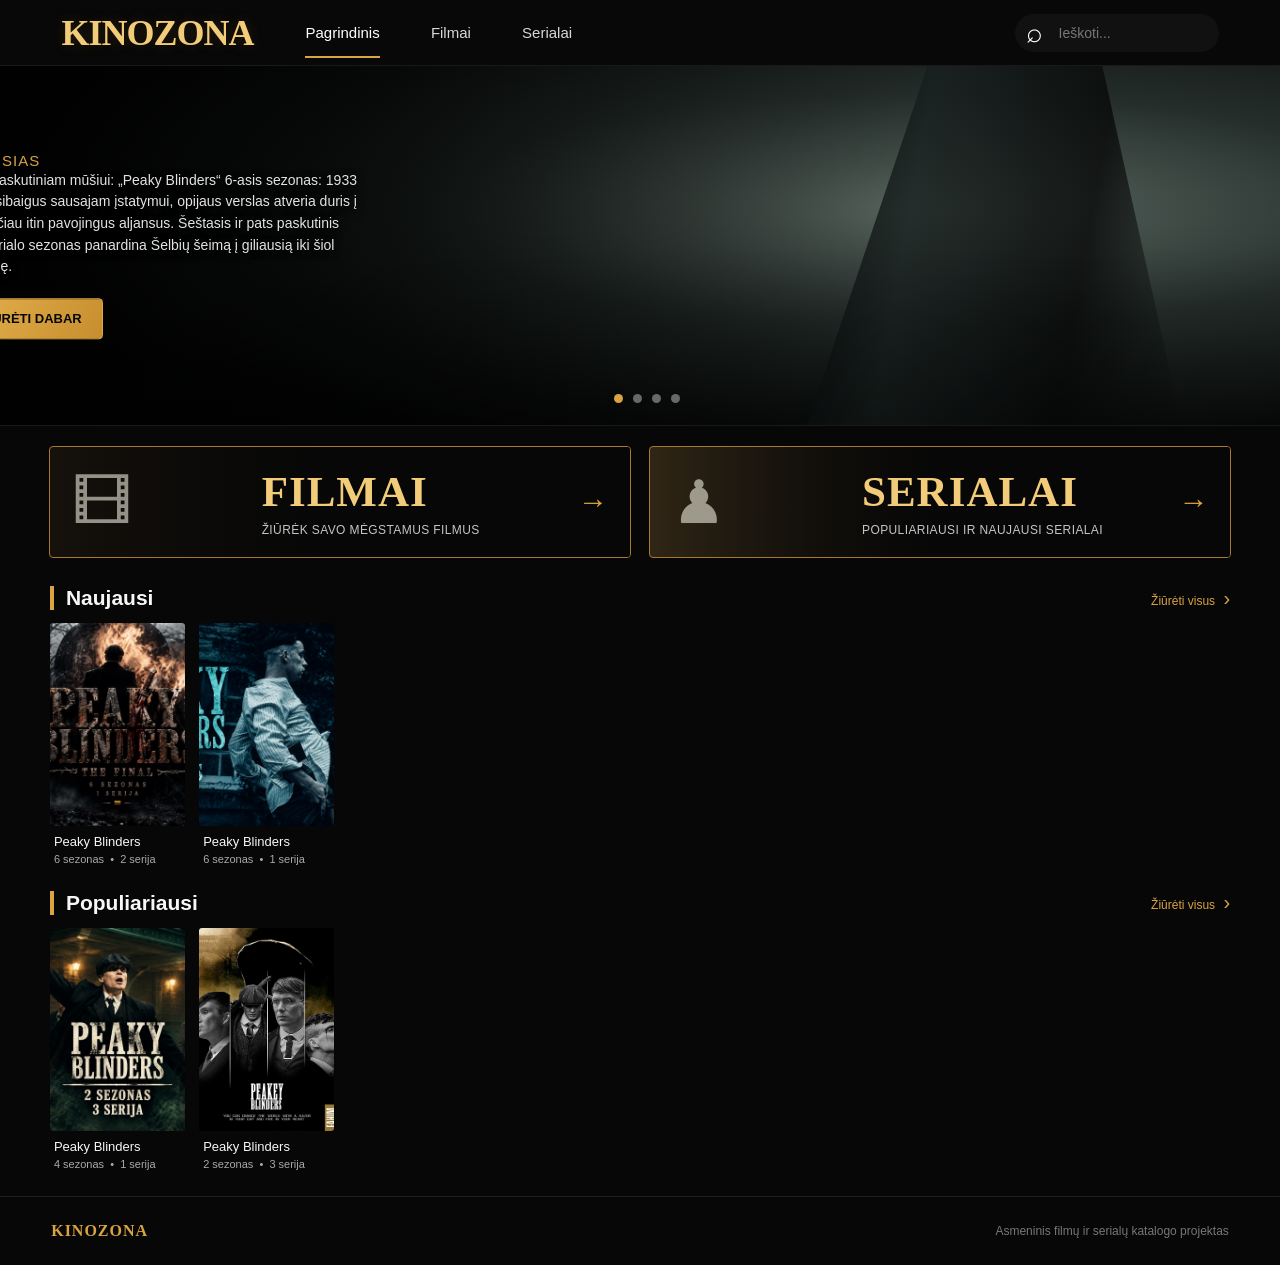
==== commit 65874dfb: "Update KinoZona files." ====
--- a/index.html
+++ b/index.html
@@ -1,104 +1,100 @@
-<!DOCTYPE html>
+<!doctype html>
 <html lang="lt">
 <head>
-    <meta charset="UTF-8">
-    <meta name="viewport" content="width=device-width, initial-scale=1.0">
-    <title>KINOZONA</title>
-    <link rel="stylesheet" href="styles.css">
+  <meta charset="utf-8">
+  <meta name="viewport" content="width=device-width, initial-scale=1">
+  <meta name="theme-color" content="#080808">
+  <meta name="description" content="KinoZona – filmų ir serialų katalogas.">
+  <title>KinoZona — filmai ir serialai</title>
+  <link rel="stylesheet" href="styles.css">
 </head>
 <body>
-    <!-- Navigacija ir paieška -->
-    <header class="navbar">
-        <div class="logo">KINOZONA</div>
-        <nav class="nav-links">
-            <a href="#pagrindinis" class="active">Pagrindinis</a>
-            <a href="#filmai">Filmai</a>
-            <a href="#serialai">Serialai</a>
-        </nav>
-        <div class="search-box">
-            <span class="search-icon">🔍</span>
-            <input type="text" placeholder="Ieškoti...">
+  <header class="topbar">
+    <a class="brand" href="#" aria-label="KinoZona pradžia">KINOZONA</a>
+    <nav aria-label="Pagrindinė navigacija">
+      <a class="nav-link active" href="#pagrindinis">Pagrindinis</a>
+      <a class="nav-link" href="#filmai" data-open-view="movies">Filmai</a>
+      <a class="nav-link" href="#serialai" data-open-view="series">Serialai</a>
+    </nav>
+    <form class="search" id="searchForm" role="search">
+      <button aria-label="Ieškoti" type="submit" class="search-icon">⌕</button>
+      <input id="searchInput" type="search" placeholder="Ieškoti..." aria-label="Ieškoti filmų ir serialų">
+    </form>
+  </header>
+
+  <main id="pagrindinis">
+    <section class="hero" aria-label="Pagrindinis rekomenduojamas serialas">
+      <div class="hero-shade"></div>
+      <div class="hero-content">
+        <span class="eyebrow">NAUJAUSIAS</span>
+        <p class="hero-description">Sugrįžta paskutiniam mūšiui: „Peaky Blinders“ 6-asis sezonas: 1933 metai. Pasibaigus sausajam įstatymui, opijaus verslas atveria duris į naujus, tačiau itin pavojingus aljansus. Šeštasis ir pats paskutinis kultinio serialo sezonas panardina Šelbių šeimą į giliausią iki šiol patirtą krizę.</p>
+        <button class="gold-button" id="heroWatch"><span aria-hidden="true">▶</span> ŽIŪRĖTI DABAR</button>
+      </div>
+      <div class="hero-dots" aria-hidden="true"><i class="selected"></i><i></i><i></i><i></i></div>
+    </section>
+
+    <section class="category-tiles" aria-label="Katalogo skiltys">
+      <button class="category-tile movie-tile" data-open-view="movies">
+        <span class="tile-art film-art" aria-hidden="true">🎞</span>
+        <span class="tile-copy"><strong>FILMAI</strong><small>ŽIŪRĖK SAVO MĖGSTAMUS FILMUS</small></span>
+        <span class="tile-arrow" aria-hidden="true">→</span>
+      </button>
+      <button class="category-tile series-tile" data-open-view="series">
+        <span class="tile-art series-art" aria-hidden="true">♟</span>
+        <span class="tile-copy"><strong>SERIALAI</strong><small>POPULIARIAUSI IR NAUJAUSI SERIALAI</small></span>
+        <span class="tile-arrow" aria-hidden="true">→</span>
+      </button>
+    </section>
+
+    <div id="homeView">
+      <section class="catalog-row">
+        <div class="section-heading"><h2>Naujausi</h2><a href="#naujausi" data-open-view="all">Žiūrėti visus <span>›</span></a></div>
+        <div class="poster-row" id="newestRow"></div>
+      </section>
+      <section class="catalog-row">
+        <div class="section-heading"><h2>Populiariausi</h2><a href="#populiariausi" data-open-view="all">Žiūrėti visus <span>›</span></a></div>
+        <div class="poster-row" id="popularRow"></div>
+      </section>
+    </div>
+
+    <section id="catalogView" class="catalog-page hidden">
+      <div class="catalog-title-line">
+        <button id="backHome" class="back-button">← Pagrindinis</button>
+        <h2 id="catalogTitle">Serialai</h2>
+      </div>
+      <div id="catalogGrid" class="catalog-grid"></div>
+    </section>
+
+    <section id="detailView" class="detail-page hidden">
+      <button id="backCatalog" class="back-button">← Grįžti į serialus</button>
+      <div class="detail-intro">
+        <div>
+          <span class="eyebrow">SERIALAS</span>
+          <h2 id="detailTitle">Peaky Blinders</h2>
+          <p id="detailDescription">Galinga Birmingemo gauja, vadovaujama Tomo Šelbio. Įtampa, politika, šeima ir pavojingi priešai.</p>
         </div>
-    </header>
+        <div class="season-picker">
+          <label for="seasonSelect">Sezonas</label>
+          <select id="seasonSelect">
+            <option value="1">1 sezonas</option><option value="2">2 sezonas</option><option value="3">3 sezonas</option><option value="4">4 sezonas</option><option value="5">5 sezonas</option><option value="6">6 sezonas</option>
+          </select>
+        </div>
+      </div>
+      <h3 class="episodes-heading">Serijos</h3>
+      <div id="episodesList" class="episodes-list"></div>
+    </section>
 
-    <main>
-        <!-- PAGRINDINIS SEKTORIUS -->
-        <section id="pagrindinis">
-            <!-- Pagrindinis baneris (Naujausias) -->
-            <div class="hero-banner">
-                <img src="image_2.png" alt="Peaky Blinders" class="hero-bg">
-                <div class="hero-overlay">
-                    <span class="category-tag">NAUJAUSIAS</span>
-                    <h1 class="gold-title">PEAKY BLINDERS</h1>
-                    <p class="hero-desc">
-                        Sugrįžta paskutiniam mūšiui: „Peaky Blinders“ 6-asis sezonas: 1933 metai. Pasibaigus sausajam įstatymui, opijaus verslas atveria duris į naujus, tačiau itin pavojingus aljansus. Šeštasis ir pats paskutinis kultinio serialo sezonas panardina Šelbių šeimą į giliausią iki šiol patirtą krizę.
-                    </p>
-                    <a href="#serialai" class="btn-gold">▶ ŽIŪRĖTI DABAR</a>
-                </div>
-            </div>
+    <section id="playerView" class="player-page hidden">
+      <button id="backEpisodes" class="back-button">← Grįžti į serijas</button>
+      <h2 id="playerTitle">Peaky Blinders — 1 serija</h2>
+      <div id="videoContainer" class="video-container">
+        <p>Čia bus rodomas pasirinktas vaizdo įrašas.</p>
+      </div>
+      <p class="player-note" id="playerDescription"></p>
+    </section>
+  </main>
 
-            <!-- Kategorijų kortelės -->
-            <div class="category-banners">
-                <div class="cat-card">
-                    <h2>FILMAI</h2>
-                    <p>ŽIŪRĖK SAVO MĖGSTAMUS FILMUS →</p>
-                </div>
-                <div class="cat-card">
-                    <h2>SERIALAI</h2>
-                    <p>POPULIARIAUSI IR NAUJAUSI SERIALAI →</p>
-                </div>
-            </div>
-
-            <!-- Naujausi sekcija -->
-            <div class="section-header">
-                <h2>Naujausi</h2>
-                <a href="#serialai" class="see-all">Žiūrėti visus →</a>
-            </div>
-            <div class="content-grid">
-                <div class="media-card">
-                    <img src="image_3.png" alt="6 Sezonas 2 serija">
-                    <h3>Peaky Blinders</h3>
-                    <p>6 Sezonas · 2 serija</p>
-                </div>
-                <div class="media-card">
-                    <img src="image_4.png" alt="6 Sezonas 1 serija">
-                    <h3>Peaky Blinders</h3>
-                    <p>6 Sezonas · 1 serija</p>
-                </div>
-            </div>
-
-            <!-- Populiariausi sekcija -->
-            <div class="section-header">
-                <h2>Populiariausi</h2>
-                <a href="#serialai" class="see-all">Žiūrėti visus →</a>
-            </div>
-            <div class="content-grid">
-                <div class="media-card">
-                    <img src="image_5.png" alt="4 Sezonas 1 serija">
-                    <h3>Peaky Blinders</h3>
-                    <p>4 Sezonas · 1 serija</p>
-                </div>
-                <div class="media-card">
-                    <img src="image_6.png" alt="2 Sezonas 3 serija">
-                    <h3>Peaky Blinders</h3>
-                    <p>2 Sezonas · 3 serija</p>
-                </div>
-            </div>
-        </section>
-
-        <!-- FILMAI SEKTORIUS -->
-        <section id="filmai" style="padding: 60px 0;">
-            <div class="section-header">
-                <h2>Filmai</h2>
-            </div>
-            <div class="empty-message" style="text-align: center; color: #ffffff; font-size: 20px; font-weight: bold; padding: 60px 0;">
-                Šiuo momentu filmų nėra
-            </div>
-        </section>
-
-        <!-- SERIALAI SEKTORIUS -->
-        <section id="serialai">
-            <div class="section-header">
-                <h2 class="gold-title">Peaky Blinders</h2>
-            </div>
-            <p
+  <footer><span>KINOZONA</span><small>Asmeninis filmų ir serialų katalogo projektas</small></footer>
+  <script src="script.js"></script>
+</body>
+</html>
--- a/styles.css
+++ b/styles.css
@@ -1,134 +1,29 @@
-body {
-    background-color: #0d0d0d;
-    color: #ffffff;
-    font-family: Arial, sans-serif;
-    margin: 0;
-    padding: 0;
-}
+:root{--bg:#070707;--panel:#101010;--gold:#d9a441;--gold-light:#f2cc79;--muted:#bcbcbc;--line:#292929}
+*{box-sizing:border-box}html{scroll-behavior:smooth}body{margin:0;background:var(--bg);color:#f7f7f7;font-family:Arial,Helvetica,sans-serif}
+button,input,select{font:inherit}button,a{-webkit-tap-highlight-color:transparent}.topbar{height:66px;display:flex;align-items:center;gap:52px;padding:0 4.8%;background:#080808;border-bottom:1px solid #191919;position:sticky;top:0;z-index:20}
+.brand{font-family:Georgia,'Times New Roman',serif;font-size:clamp(24px,3vw,36px);font-weight:900;letter-spacing:-1px;color:var(--gold-light);text-decoration:none;text-shadow:0 0 14px #b67b2733;white-space:nowrap}
+nav{display:flex;align-items:center;gap:clamp(22px,4vw,58px);height:100%}.nav-link{height:100%;display:flex;align-items:center;position:relative;color:#d8d8d8;text-decoration:none;font-size:15px}.nav-link:hover,.nav-link.active{color:#fff}.nav-link.active:after{content:"";position:absolute;bottom:7px;left:0;right:0;height:2px;background:var(--gold)}
+.search{margin-left:auto;display:flex;align-items:center;gap:8px;border-radius:24px;background:#111;padding:4px 12px 4px 5px;min-width:185px}.search-icon{background:none;border:0;color:#fff;font-size:28px;line-height:1;cursor:pointer}.search input{width:150px;min-width:0;color:#eee;background:transparent;border:0;outline:none;font-size:14px}.search input::placeholder{color:#777}
+.hero{height:310px;position:relative;overflow:hidden;background:linear-gradient(90deg,#030606 0%,#101817 40%,#263330 100%);border-bottom:1px solid #191919}
+.hero:before{content:"";position:absolute;inset:0;background:linear-gradient(90deg,rgba(0,0,0,.95) 0%,rgba(0,0,0,.68) 31%,rgba(0,0,0,.08) 75%),radial-gradient(ellipse at 72% 40%,#65746c 0%,#28322f 38%,#080a09 78%)}
+.hero:after{content:"";position:absolute;right:7%;top:-14%;width:31%;height:125%;background:linear-gradient(100deg,transparent,#090d0d 12%,#18201f 32%,#080909 70%,transparent);clip-path:polygon(38% 0,75% 0,100% 100%,0 100%);opacity:.8}
+.hero-shade{position:absolute;inset:0;background:linear-gradient(0deg,rgba(0,0,0,.3),transparent 50%);z-index:1}.hero-content{position:relative;z-index:2;padding:45px 5.3%;max-width:650px}.eyebrow{color:var(--gold);font-size:15px;letter-spacing:1px}.hero h1{font-family:Georgia,'Times New Roman',serif;color:#e4c17e;font-size:clamp(38px,5vw,58px);line-height:.98;margin:8px 0 12px;letter-spacing:1px;text-shadow:0 2px 14px #000}
+.hero p{font-size:14px;line-height:1.55;max-width:440px;color:#e3e3e3;margin:0 0 20px}.gold-button{background:linear-gradient(120deg,#e7b64f,#c78e2f);color:#080808;border:1px solid #e0aa43;border-radius:4px;padding:12px 20px;font-weight:700;font-size:13px;cursor:pointer}.gold-button span{margin-right:10px}.gold-button:hover{filter:brightness(1.12)}
+.hero-dots{position:absolute;z-index:3;bottom:22px;left:48%;display:flex;gap:10px}.hero-dots i{width:9px;height:9px;background:#686868;border-radius:50%}.hero-dots i.selected{background:var(--gold)}
+main{min-height:70vh}.category-tiles{display:grid;grid-template-columns:1fr 1fr;gap:18px;margin:20px 3.8% 28px}.category-tile{height:112px;display:flex;align-items:center;text-align:left;position:relative;overflow:hidden;border:1px solid #a8792c;border-radius:4px;background:linear-gradient(90deg,#17120c,#070808 72%);color:#fff;padding:0 22px;cursor:pointer}.category-tile:before{content:"";position:absolute;inset:0;background:linear-gradient(90deg,rgba(0,0,0,.05),#070707 48%,#070707);opacity:.95}.series-tile{background:linear-gradient(90deg,#332817,#070707 75%)}.tile-art{z-index:1;font-size:60px;min-width:190px;opacity:.55;filter:sepia(1)}.tile-copy{z-index:1;display:flex;flex-direction:column;gap:7px}.tile-copy strong{font-family:Georgia,'Times New Roman',serif;font-size:clamp(26px,3.5vw,43px);color:var(--gold-light);letter-spacing:1px}.tile-copy small{font-size:12px;color:#c5c5c5;letter-spacing:.4px}.tile-arrow{z-index:1;margin-left:auto;color:var(--gold);font-size:30px;padding-left:10px}.catalog-row{margin:0 3.9% 26px}.section-heading{display:flex;align-items:center;justify-content:space-between;margin-bottom:13px}.section-heading h2{font-size:21px;margin:0;font-weight:600;border-left:4px solid var(--gold);padding-left:12px}.section-heading a{color:var(--gold);font-size:12px;text-decoration:none}.section-heading a span{font-size:20px;margin-left:5px}.poster-row{display:grid;grid-template-columns:repeat(8,minmax(0,1fr));gap:14px}.poster-card{min-width:0;cursor:pointer}.poster-art{height:clamp(85px,8vw,120px);border-radius:4px;overflow:hidden;display:flex;align-items:flex-end;padding:10px;background:linear-gradient(145deg,var(--c1),#080808 75%);border:1px solid #242424;position:relative;isolation:isolate}.poster-art:before{content:"";position:absolute;inset:0;background:radial-gradient(ellipse at 65% 25%,var(--c2),transparent 55%),linear-gradient(0deg,#000b,transparent 65%);z-index:-1}.poster-art b{font-family:Georgia,serif;font-size:clamp(13px,1.3vw,19px);text-shadow:0 2px 4px #000;line-height:1.05}.poster-card:hover .poster-art{border-color:var(--gold);transform:translateY(-2px)}.poster-card h3{font-size:13px;font-weight:500;margin:8px 2px 4px;white-space:nowrap;overflow:hidden;text-overflow:ellipsis}.poster-card p{font-size:11px;color:#aaa;margin:0 2px}.hidden{display:none!important}
+.catalog-page,.detail-page,.player-page{margin:28px 5% 60px;min-height:50vh}.catalog-title-line{display:flex;align-items:center;gap:24px;margin:24px 0}.catalog-title-line h2,.detail-intro h2,.player-page h2{font-size:30px;margin:0}.back-button{border:1px solid #343434;background:#111;color:var(--gold-light);border-radius:4px;padding:9px 13px;cursor:pointer}.catalog-grid{display:grid;grid-template-columns:repeat(6,minmax(0,1fr));gap:22px 14px}.catalog-grid .poster-art{height:clamp(130px,17vw,230px)}.detail-intro{display:flex;align-items:flex-end;justify-content:space-between;gap:24px;margin:26px 0 34px;padding:28px;background:linear-gradient(110deg,#19150f,#090909 70%);border:1px solid #30271a}.detail-intro p{max-width:650px;color:#c6c6c6;line-height:1.5}.season-picker{display:flex;flex-direction:column;gap:8px;color:#bbb;min-width:150px}.season-picker select{background:#151515;color:#fff;border:1px solid #514127;padding:10px;border-radius:4px}.episodes-heading{font-size:22px}.episodes-list{border-top:1px solid #444}.episode{display:grid;grid-template-columns:40px 135px 1fr 55px;gap:18px;align-items:center;padding:18px 12px;border-bottom:1px solid #333;cursor:pointer}.episode:hover{background:#101010}.episode-number{font-size:26px;color:#ddd;text-align:center}.episode-thumb{height:76px;background:linear-gradient(135deg,#33413c,#0b0b0b 70%);border:1px solid #333;display:grid;place-items:center;color:#c7a15b;font-size:24px}.episode h3{font-size:17px;font-weight:500;margin:0 0 8px}.episode p{color:#bbb;font-size:14px;line-height:1.45;margin:0}.episode time{align-self:start;justify-self:end;color:#ddd}.video-container{margin-top:18px;aspect-ratio:16/9;background:#000;border:1px solid #272727;display:grid;place-items:center;color:#aaa}.video-container iframe,.video-container video{width:100%;height:100%;border:0}.player-note{color:#888;font-size:13px}footer{display:flex;justify-content:space-between;align-items:center;border-top:1px solid #202020;padding:25px 4%;color:#777}footer span{font-family:Georgia,serif;color:var(--gold);font-weight:bold;letter-spacing:1px}footer small{font-size:12px}
+@media(max-width:1000px){.topbar{gap:26px;padding:0 3%}.poster-row{grid-template-columns:repeat(4,minmax(0,1fr))}.poster-card:nth-child(n+5){display:none}.catalog-grid{grid-template-columns:repeat(4,minmax(0,1fr))}.tile-art{min-width:110px}.hero{height:300px}}
+@media(max-width:650px){.topbar{height:auto;min-height:64px;flex-wrap:wrap;gap:12px;padding:12px 4%}.brand{font-size:26px}nav{order:3;width:100%;height:34px;justify-content:space-between;gap:12px}.nav-link{font-size:14px}.nav-link.active:after{bottom:0}.search{min-width:0;width:42%;padding-right:7px}.search input{width:100%;font-size:12px}.hero{height:320px}.hero-content{padding:42px 5%}.hero h1{font-size:38px}.hero p{max-width:300px}.category-tiles{grid-template-columns:1fr;gap:12px;margin:15px 4% 24px}.category-tile{height:94px;padding:0 13px}.tile-art{min-width:70px;font-size:42px}.tile-copy strong{font-size:29px}.tile-copy small{font-size:10px}.catalog-row{margin:0 4% 25px}.poster-row{grid-template-columns:repeat(2,minmax(0,1fr));gap:14px}.poster-card:nth-child(n+5){display:block}.poster-card:nth-child(n+3){display:none}.poster-art{height:110px}.catalog-grid{grid-template-columns:repeat(2,minmax(0,1fr));gap:18px 12px}.catalog-grid .poster-art{height:210px}.detail-intro{display:block;padding:20px}.season-picker{margin-top:18px}.episode{grid-template-columns:25px 82px 1fr;gap:10px;padding:13px 4px}.episode-thumb{height:60px}.episode-number{font-size:20px}.episode h3{font-size:14px}.episode p{font-size:12px}.episode time{display:none}.catalog-page,.detail-page,.player-page{margin:22px 4% 45px}.catalog-title-line{gap:12px}.catalog-title-line h2,.detail-intro h2,.player-page h2{font-size:24px}footer{gap:10px;align-items:flex-start;flex-direction:column}}
 
-header {
-    display: flex;
-    justify-content: space-between;
-    align-items: center;
-    padding: 20px 5%;
-    background-color: #141414;
-    border-bottom: 1px solid #222;
-}
-
-.logo {
-    color: #d4af37;
-    font-size: 24px;
-    font-weight: bold;
-    letter-spacing: 2px;
-}
-
-nav a {
-    color: #fff;
-    text-decoration: none;
-    margin-left: 20px;
-    font-size: 16px;
-}
-
-nav a:hover {
-    color: #d4af37;
-}
-
-main {
-    padding: 30px 5%;
-}
-
-.latest-banner {
-    display: flex;
-    flex-wrap: wrap;
-    gap: 30px;
-    align-items: center;
-    margin-bottom: 40px;
-    background: #1a1a1a;
-    padding: 20px;
-    border-radius: 8px;
-}
-
-.latest-banner img {
-    max-width: 500px;
-    width: 100%;
-    border-radius: 6px;
-}
-
-.banner-content {
-    flex: 1;
-}
-
-.banner-content h1 {
-    color: #d4af37;
-    margin-bottom: 15px;
-}
-
-.watch-btn {
-    display: inline-block;
-    background-color: #d4af37;
-    color: #000;
-    padding: 10px 20px;
-    text-decoration: none;
-    font-weight: bold;
-    border-radius: 4px;
-    margin-top: 15px;
-}
-
-.cards-grid {
-    display: grid;
-    grid-template-columns: repeat(auto-fit, minmax(280px, 1fr));
-    gap: 20px;
-    margin-bottom: 30px;
-}
-
-.card {
-    background: #1a1a1a;
-    padding: 15px;
-    border-radius: 6px;
-    text-align: center;
-}
-
-.card img {
-    width: 100%;
-    border-radius: 4px;
-}
-
-.no-movies-message {
-    text-align: center;
-    font-size: 20px;
-    padding: 40px;
-    color: #fff;
-    font-weight: bold;
-}
-
-.episodes-list {
-    display: flex;
-    flex-direction: column;
-    gap: 25px;
-    margin-top: 20px;
-}
-
-.episode-card {
-    background: #161616;
-    padding: 20px;
-    border-radius: 8px;
-    border: 1px solid #262626;
-}
-
-.video-container {
-    left: 0;
-    width: 100%;
-    height: 0;
-    position: relative;
-    padding-bottom: 56.25%;
-    margin-top: 15px;
-}
-
-.video-container iframe {
-    top: 0;
-    left: 0;
-    width: 100%;
-    height: 100%;
-    position: absolute;
-    border: 0;
-}
+/* KinoZona custom poster and hero updates */
+.hero{background-image:linear-gradient(90deg,rgba(0,0,0,.10) 0%,rgba(0,0,0,.18) 45%,rgba(0,0,0,.86) 68%,rgba(0,0,0,.96) 100%),url('peaky-2.jpg');background-size:cover;background-position:center 42%;height:360px}
+.hero-content{left:auto;right:5%;top:50%;transform:translateY(-50%);width:min(38%,470px);padding:0}
+.hero-content h1{display:none}
+.hero-description{font-size:clamp(12px,1.15vw,15px);line-height:1.65;color:#fff;text-shadow:0 2px 8px #000}
+.poster-image{display:block;width:100%;aspect-ratio:2/3;object-fit:cover;object-position:center;border-radius:3px;background:#111}
+.poster-card{overflow:hidden}
+.poster-card h3,.poster-card p{padding-left:2px;padding-right:2px}
+.empty-movies{grid-column:1/-1;color:#f4f4f4;font-size:clamp(20px,3vw,28px);font-weight:700;text-align:center;padding:70px 15px}
+.video-container iframe{width:100%;aspect-ratio:16/9;height:auto;border:0}
+.hidden{display:none!important}
+@media(max-width:700px){.hero{height:390px;background-position:35% center}.hero-content{right:5%;width:48%}.hero-description{font-size:12px;line-height:1.45}}
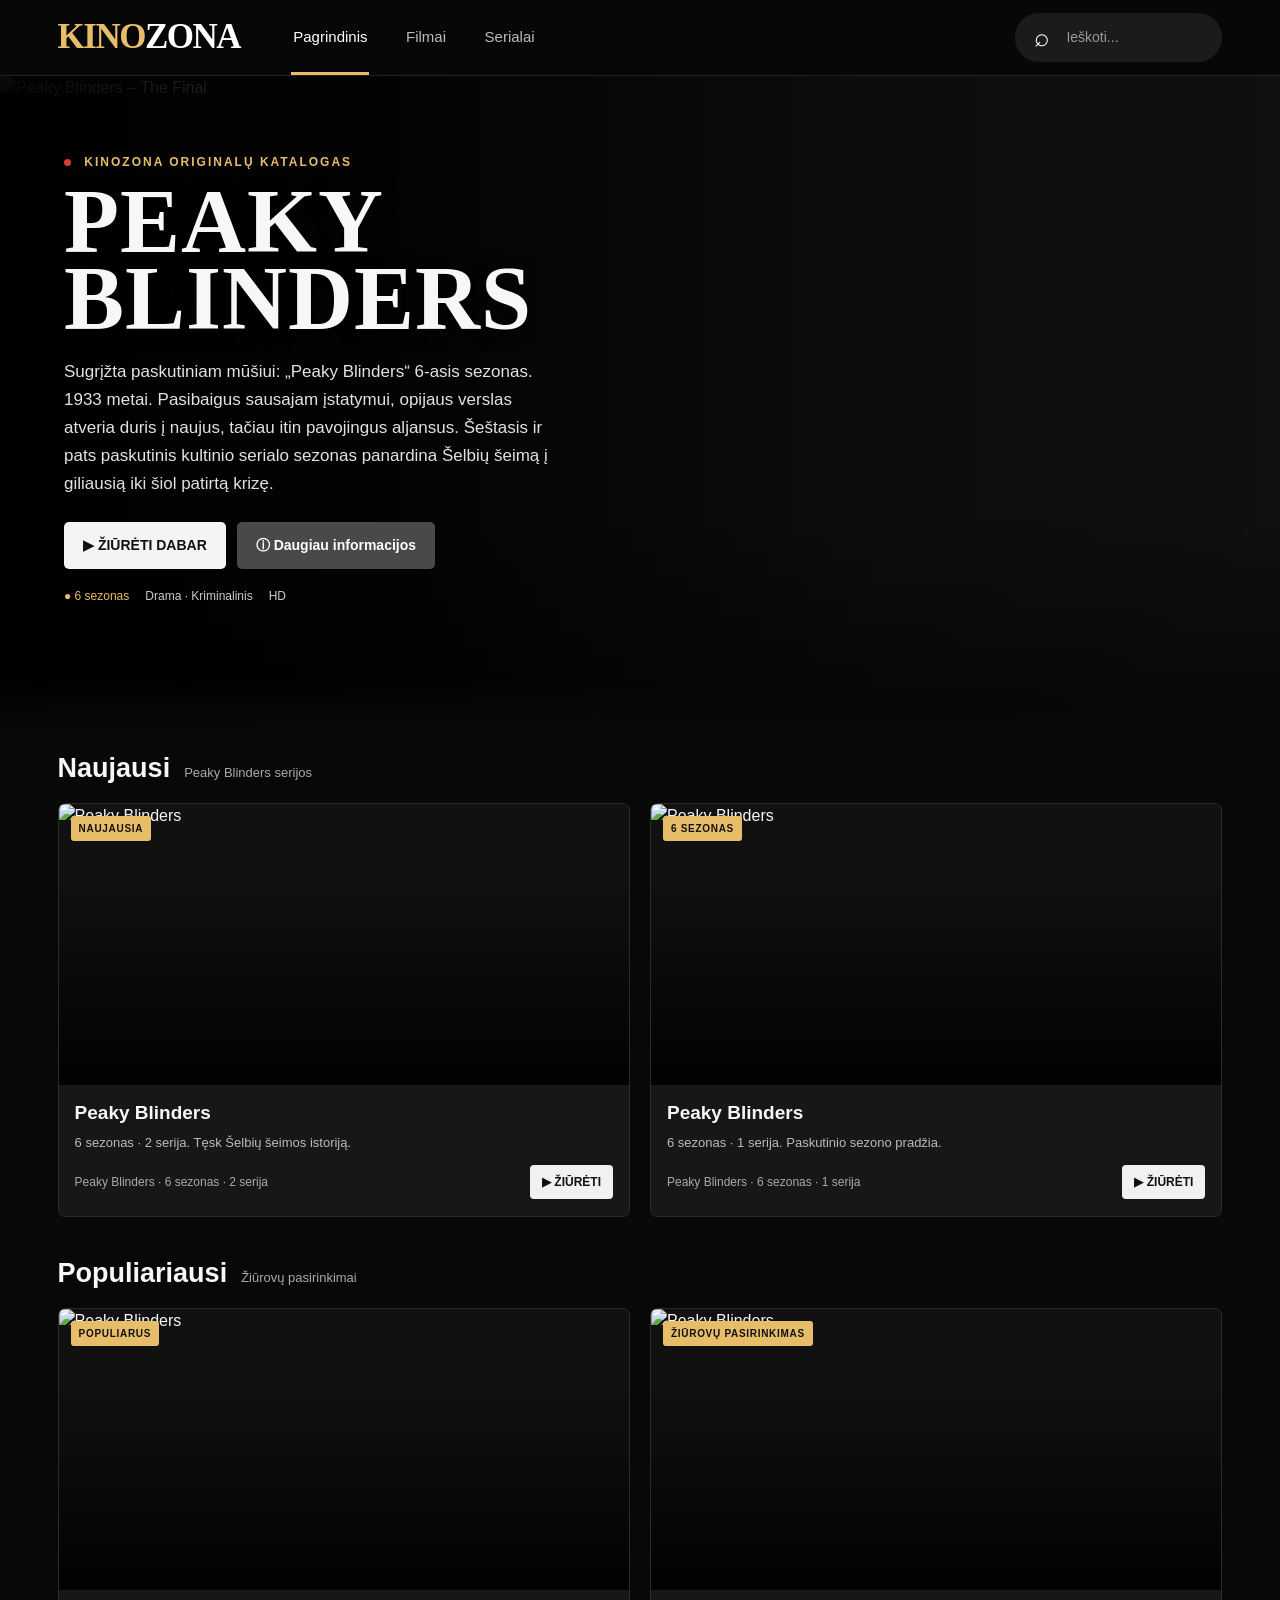
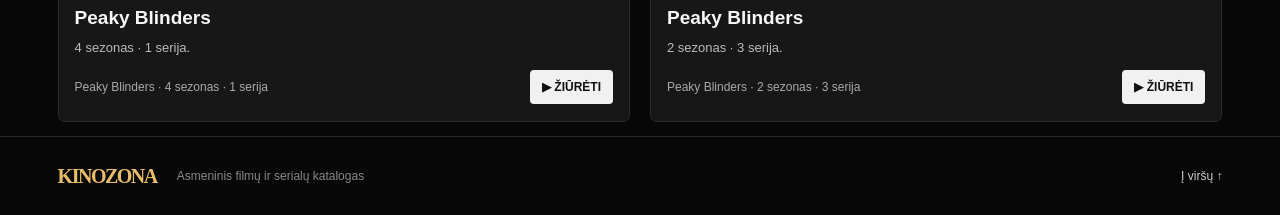
==== commit 7d77e7ff: "update kinozona files" ====
--- a/index.html
+++ b/index.html
@@ -4,97 +4,69 @@
   <meta charset="utf-8">
   <meta name="viewport" content="width=device-width, initial-scale=1">
   <meta name="theme-color" content="#080808">
-  <meta name="description" content="KinoZona – filmų ir serialų katalogas.">
-  <title>KinoZona — filmai ir serialai</title>
+  <meta name="description" content="KinoZona – Peaky Blinders serijų katalogas.">
+  <title>KinoZona | Filmai ir serialai</title>
   <link rel="stylesheet" href="styles.css">
 </head>
 <body>
-  <header class="topbar">
-    <a class="brand" href="#" aria-label="KinoZona pradžia">KINOZONA</a>
-    <nav aria-label="Pagrindinė navigacija">
-      <a class="nav-link active" href="#pagrindinis">Pagrindinis</a>
-      <a class="nav-link" href="#filmai" data-open-view="movies">Filmai</a>
-      <a class="nav-link" href="#serialai" data-open-view="series">Serialai</a>
-    </nav>
-    <form class="search" id="searchForm" role="search">
-      <button aria-label="Ieškoti" type="submit" class="search-icon">⌕</button>
-      <input id="searchInput" type="search" placeholder="Ieškoti..." aria-label="Ieškoti filmų ir serialų">
-    </form>
-  </header>
-
-  <main id="pagrindinis">
-    <section class="hero" aria-label="Pagrindinis rekomenduojamas serialas">
-      <div class="hero-shade"></div>
-      <div class="hero-content">
-        <span class="eyebrow">NAUJAUSIAS</span>
-        <p class="hero-description">Sugrįžta paskutiniam mūšiui: „Peaky Blinders“ 6-asis sezonas: 1933 metai. Pasibaigus sausajam įstatymui, opijaus verslas atveria duris į naujus, tačiau itin pavojingus aljansus. Šeštasis ir pats paskutinis kultinio serialo sezonas panardina Šelbių šeimą į giliausią iki šiol patirtą krizę.</p>
-        <button class="gold-button" id="heroWatch"><span aria-hidden="true">▶</span> ŽIŪRĖTI DABAR</button>
+<header class="topbar">
+  <a class="brand" href="#home" aria-label="KinoZona pradžia">KINO<span>ZONA</span></a>
+  <nav aria-label="Pagrindinė navigacija">
+    <button class="nav-link active" data-view="home">Pagrindinis</button>
+    <button class="nav-link" data-view="movies">Filmai</button>
+    <button class="nav-link" data-view="series">Serialai</button>
+  </nav>
+  <form id="searchForm" class="search" role="search">
+    <button type="submit" aria-label="Ieškoti">⌕</button>
+    <input id="searchInput" type="search" placeholder="Ieškoti..." aria-label="Ieškoti kataloge">
+  </form>
+</header>
+<main>
+  <section id="homeView">
+    <section class="hero" aria-label="Peaky Blinders rekomendacija">
+      <img class="hero-image" src="images/peaky-2.jpg" alt="Peaky Blinders – The Final" fetchpriority="high">
+      <div class="hero-overlay"></div>
+      <div class="hero-copy">
+        <p class="eyebrow"><span class="live-dot"></span> KINOZONA ORIGINALŲ KATALOGAS</p>
+        <h1>PEAKY<br>BLINDERS</h1>
+        <p class="hero-description">Sugrįžta paskutiniam mūšiui: „Peaky Blinders“ 6-asis sezonas. 1933 metai. Pasibaigus sausajam įstatymui, opijaus verslas atveria duris į naujus, tačiau itin pavojingus aljansus. Šeštasis ir pats paskutinis kultinio serialo sezonas panardina Šelbių šeimą į giliausią iki šiol patirtą krizę.</p>
+        <div class="hero-actions"><button class="primary-button" id="watchLatest">▶ ŽIŪRĖTI DABAR</button><button class="secondary-button" id="moreInfo">ⓘ Daugiau informacijos</button></div>
+        <p class="hero-meta"><span>● 6 sezonas</span><span>Drama · Kriminalinis</span><span>HD</span></p>
       </div>
-      <div class="hero-dots" aria-hidden="true"><i class="selected"></i><i></i><i></i><i></i></div>
+      <div class="hero-gradient-bottom"></div>
     </section>
-
-    <section class="category-tiles" aria-label="Katalogo skiltys">
-      <button class="category-tile movie-tile" data-open-view="movies">
-        <span class="tile-art film-art" aria-hidden="true">🎞</span>
-        <span class="tile-copy"><strong>FILMAI</strong><small>ŽIŪRĖK SAVO MĖGSTAMUS FILMUS</small></span>
-        <span class="tile-arrow" aria-hidden="true">→</span>
-      </button>
-      <button class="category-tile series-tile" data-open-view="series">
-        <span class="tile-art series-art" aria-hidden="true">♟</span>
-        <span class="tile-copy"><strong>SERIALAI</strong><small>POPULIARIAUSI IR NAUJAUSI SERIALAI</small></span>
-        <span class="tile-arrow" aria-hidden="true">→</span>
-      </button>
+    <section class="content-row">
+      <div class="row-heading"><h2>Naujausi</h2><span>Peaky Blinders serijos</span></div>
+      <div class="cards two-cards" id="latestCards"></div>
     </section>
-
-    <div id="homeView">
-      <section class="catalog-row">
-        <div class="section-heading"><h2>Naujausi</h2><a href="#naujausi" data-open-view="all">Žiūrėti visus <span>›</span></a></div>
-        <div class="poster-row" id="newestRow"></div>
-      </section>
-      <section class="catalog-row">
-        <div class="section-heading"><h2>Populiariausi</h2><a href="#populiariausi" data-open-view="all">Žiūrėti visus <span>›</span></a></div>
-        <div class="poster-row" id="popularRow"></div>
-      </section>
+    <section class="content-row">
+      <div class="row-heading"><h2>Populiariausi</h2><span>Žiūrovų pasirinkimai</span></div>
+      <div class="cards two-cards" id="popularCards"></div>
+    </section>
+  </section>
+  <section id="catalogView" class="page-view hidden">
+    <div class="page-heading"><div><p class="eyebrow">KINOZONA</p><h2 id="catalogTitle">Serialai</h2></div><button id="catalogBack" class="quiet-button">← Pagrindinis</button></div>
+    <div id="catalogContent"></div>
+  </section>
+  <section id="detailView" class="page-view hidden">
+    <button id="detailBack" class="quiet-button">← Grįžti į serialus</button>
+    <div class="series-banner">
+      <img src="images/peaky-1.jpg" alt="Peaky Blinders serialo viršelis">
+      <div class="series-banner-shade"></div>
+      <div class="series-banner-copy"><p class="eyebrow">SERIALAS</p><h2>Peaky Blinders</h2><p>Peaky Blinders – tai kultinė britų kriminalinė drama, pasakojanti apie Šelbių šeimos ir jų vadovaujamos gaujos iškilimą nuo gatvės nusikaltėlių iki pasaulinio lygio politinių ir verslo magnatų.</p><div class="meta-pills"><span>Kriminalinė drama</span><span>6 sezonai</span><span>HD</span></div></div>
     </div>
-
-    <section id="catalogView" class="catalog-page hidden">
-      <div class="catalog-title-line">
-        <button id="backHome" class="back-button">← Pagrindinis</button>
-        <h2 id="catalogTitle">Serialai</h2>
-      </div>
-      <div id="catalogGrid" class="catalog-grid"></div>
-    </section>
-
-    <section id="detailView" class="detail-page hidden">
-      <button id="backCatalog" class="back-button">← Grįžti į serialus</button>
-      <div class="detail-intro">
-        <div>
-          <span class="eyebrow">SERIALAS</span>
-          <h2 id="detailTitle">Peaky Blinders</h2>
-          <p id="detailDescription">Galinga Birmingemo gauja, vadovaujama Tomo Šelbio. Įtampa, politika, šeima ir pavojingi priešai.</p>
-        </div>
-        <div class="season-picker">
-          <label for="seasonSelect">Sezonas</label>
-          <select id="seasonSelect">
-            <option value="1">1 sezonas</option><option value="2">2 sezonas</option><option value="3">3 sezonas</option><option value="4">4 sezonas</option><option value="5">5 sezonas</option><option value="6">6 sezonas</option>
-          </select>
-        </div>
-      </div>
-      <h3 class="episodes-heading">Serijos</h3>
-      <div id="episodesList" class="episodes-list"></div>
-    </section>
-
-    <section id="playerView" class="player-page hidden">
-      <button id="backEpisodes" class="back-button">← Grįžti į serijas</button>
-      <h2 id="playerTitle">Peaky Blinders — 1 serija</h2>
-      <div id="videoContainer" class="video-container">
-        <p>Čia bus rodomas pasirinktas vaizdo įrašas.</p>
-      </div>
-      <p class="player-note" id="playerDescription"></p>
-    </section>
-  </main>
-
-  <footer><span>KINOZONA</span><small>Asmeninis filmų ir serialų katalogo projektas</small></footer>
-  <script src="script.js"></script>
+    <div class="season-heading"><h3>Serijos</h3><label for="seasonSelect">Sezonas <select id="seasonSelect"><option value="1">1 sezonas</option><option value="2">2 sezonas</option><option value="3">3 sezonas</option><option value="4">4 sezonas</option><option value="5">5 sezonas</option><option value="6">6 sezonas</option></select></label></div>
+    <div id="episodesList" class="episodes-list"></div>
+  </section>
+  <section id="playerView" class="page-view hidden">
+    <button id="playerBack" class="quiet-button">← Grįžti į serijas</button>
+    <div class="player-heading"><p class="eyebrow">DABAR ŽIŪRIMA</p><h2 id="playerTitle">Peaky Blinders</h2></div>
+    <div id="videoContainer" class="video-container"><p>Pasirink seriją, kad paleistum vaizdo įrašą.</p></div>
+    <p class="player-note">Jei vaizdo įrašas nepasileidžia, jo savininkas galėjo išjungti įterpimą arba pašalinti įrašą.</p>
+    <div id="currentEpisodeDescription" class="current-description"></div>
+  </section>
+</main>
+<footer><a class="footer-brand" href="#home">KINOZONA</a><span>Asmeninis filmų ir serialų katalogas</span><a href="#home" id="toTop">Į viršų ↑</a></footer>
+<script src="script.js"></script>
 </body>
 </html>
--- a/styles.css
+++ b/styles.css
@@ -1,29 +1,3 @@
-:root{--bg:#070707;--panel:#101010;--gold:#d9a441;--gold-light:#f2cc79;--muted:#bcbcbc;--line:#292929}
-*{box-sizing:border-box}html{scroll-behavior:smooth}body{margin:0;background:var(--bg);color:#f7f7f7;font-family:Arial,Helvetica,sans-serif}
-button,input,select{font:inherit}button,a{-webkit-tap-highlight-color:transparent}.topbar{height:66px;display:flex;align-items:center;gap:52px;padding:0 4.8%;background:#080808;border-bottom:1px solid #191919;position:sticky;top:0;z-index:20}
-.brand{font-family:Georgia,'Times New Roman',serif;font-size:clamp(24px,3vw,36px);font-weight:900;letter-spacing:-1px;color:var(--gold-light);text-decoration:none;text-shadow:0 0 14px #b67b2733;white-space:nowrap}
-nav{display:flex;align-items:center;gap:clamp(22px,4vw,58px);height:100%}.nav-link{height:100%;display:flex;align-items:center;position:relative;color:#d8d8d8;text-decoration:none;font-size:15px}.nav-link:hover,.nav-link.active{color:#fff}.nav-link.active:after{content:"";position:absolute;bottom:7px;left:0;right:0;height:2px;background:var(--gold)}
-.search{margin-left:auto;display:flex;align-items:center;gap:8px;border-radius:24px;background:#111;padding:4px 12px 4px 5px;min-width:185px}.search-icon{background:none;border:0;color:#fff;font-size:28px;line-height:1;cursor:pointer}.search input{width:150px;min-width:0;color:#eee;background:transparent;border:0;outline:none;font-size:14px}.search input::placeholder{color:#777}
-.hero{height:310px;position:relative;overflow:hidden;background:linear-gradient(90deg,#030606 0%,#101817 40%,#263330 100%);border-bottom:1px solid #191919}
-.hero:before{content:"";position:absolute;inset:0;background:linear-gradient(90deg,rgba(0,0,0,.95) 0%,rgba(0,0,0,.68) 31%,rgba(0,0,0,.08) 75%),radial-gradient(ellipse at 72% 40%,#65746c 0%,#28322f 38%,#080a09 78%)}
-.hero:after{content:"";position:absolute;right:7%;top:-14%;width:31%;height:125%;background:linear-gradient(100deg,transparent,#090d0d 12%,#18201f 32%,#080909 70%,transparent);clip-path:polygon(38% 0,75% 0,100% 100%,0 100%);opacity:.8}
-.hero-shade{position:absolute;inset:0;background:linear-gradient(0deg,rgba(0,0,0,.3),transparent 50%);z-index:1}.hero-content{position:relative;z-index:2;padding:45px 5.3%;max-width:650px}.eyebrow{color:var(--gold);font-size:15px;letter-spacing:1px}.hero h1{font-family:Georgia,'Times New Roman',serif;color:#e4c17e;font-size:clamp(38px,5vw,58px);line-height:.98;margin:8px 0 12px;letter-spacing:1px;text-shadow:0 2px 14px #000}
-.hero p{font-size:14px;line-height:1.55;max-width:440px;color:#e3e3e3;margin:0 0 20px}.gold-button{background:linear-gradient(120deg,#e7b64f,#c78e2f);color:#080808;border:1px solid #e0aa43;border-radius:4px;padding:12px 20px;font-weight:700;font-size:13px;cursor:pointer}.gold-button span{margin-right:10px}.gold-button:hover{filter:brightness(1.12)}
-.hero-dots{position:absolute;z-index:3;bottom:22px;left:48%;display:flex;gap:10px}.hero-dots i{width:9px;height:9px;background:#686868;border-radius:50%}.hero-dots i.selected{background:var(--gold)}
-main{min-height:70vh}.category-tiles{display:grid;grid-template-columns:1fr 1fr;gap:18px;margin:20px 3.8% 28px}.category-tile{height:112px;display:flex;align-items:center;text-align:left;position:relative;overflow:hidden;border:1px solid #a8792c;border-radius:4px;background:linear-gradient(90deg,#17120c,#070808 72%);color:#fff;padding:0 22px;cursor:pointer}.category-tile:before{content:"";position:absolute;inset:0;background:linear-gradient(90deg,rgba(0,0,0,.05),#070707 48%,#070707);opacity:.95}.series-tile{background:linear-gradient(90deg,#332817,#070707 75%)}.tile-art{z-index:1;font-size:60px;min-width:190px;opacity:.55;filter:sepia(1)}.tile-copy{z-index:1;display:flex;flex-direction:column;gap:7px}.tile-copy strong{font-family:Georgia,'Times New Roman',serif;font-size:clamp(26px,3.5vw,43px);color:var(--gold-light);letter-spacing:1px}.tile-copy small{font-size:12px;color:#c5c5c5;letter-spacing:.4px}.tile-arrow{z-index:1;margin-left:auto;color:var(--gold);font-size:30px;padding-left:10px}.catalog-row{margin:0 3.9% 26px}.section-heading{display:flex;align-items:center;justify-content:space-between;margin-bottom:13px}.section-heading h2{font-size:21px;margin:0;font-weight:600;border-left:4px solid var(--gold);padding-left:12px}.section-heading a{color:var(--gold);font-size:12px;text-decoration:none}.section-heading a span{font-size:20px;margin-left:5px}.poster-row{display:grid;grid-template-columns:repeat(8,minmax(0,1fr));gap:14px}.poster-card{min-width:0;cursor:pointer}.poster-art{height:clamp(85px,8vw,120px);border-radius:4px;overflow:hidden;display:flex;align-items:flex-end;padding:10px;background:linear-gradient(145deg,var(--c1),#080808 75%);border:1px solid #242424;position:relative;isolation:isolate}.poster-art:before{content:"";position:absolute;inset:0;background:radial-gradient(ellipse at 65% 25%,var(--c2),transparent 55%),linear-gradient(0deg,#000b,transparent 65%);z-index:-1}.poster-art b{font-family:Georgia,serif;font-size:clamp(13px,1.3vw,19px);text-shadow:0 2px 4px #000;line-height:1.05}.poster-card:hover .poster-art{border-color:var(--gold);transform:translateY(-2px)}.poster-card h3{font-size:13px;font-weight:500;margin:8px 2px 4px;white-space:nowrap;overflow:hidden;text-overflow:ellipsis}.poster-card p{font-size:11px;color:#aaa;margin:0 2px}.hidden{display:none!important}
-.catalog-page,.detail-page,.player-page{margin:28px 5% 60px;min-height:50vh}.catalog-title-line{display:flex;align-items:center;gap:24px;margin:24px 0}.catalog-title-line h2,.detail-intro h2,.player-page h2{font-size:30px;margin:0}.back-button{border:1px solid #343434;background:#111;color:var(--gold-light);border-radius:4px;padding:9px 13px;cursor:pointer}.catalog-grid{display:grid;grid-template-columns:repeat(6,minmax(0,1fr));gap:22px 14px}.catalog-grid .poster-art{height:clamp(130px,17vw,230px)}.detail-intro{display:flex;align-items:flex-end;justify-content:space-between;gap:24px;margin:26px 0 34px;padding:28px;background:linear-gradient(110deg,#19150f,#090909 70%);border:1px solid #30271a}.detail-intro p{max-width:650px;color:#c6c6c6;line-height:1.5}.season-picker{display:flex;flex-direction:column;gap:8px;color:#bbb;min-width:150px}.season-picker select{background:#151515;color:#fff;border:1px solid #514127;padding:10px;border-radius:4px}.episodes-heading{font-size:22px}.episodes-list{border-top:1px solid #444}.episode{display:grid;grid-template-columns:40px 135px 1fr 55px;gap:18px;align-items:center;padding:18px 12px;border-bottom:1px solid #333;cursor:pointer}.episode:hover{background:#101010}.episode-number{font-size:26px;color:#ddd;text-align:center}.episode-thumb{height:76px;background:linear-gradient(135deg,#33413c,#0b0b0b 70%);border:1px solid #333;display:grid;place-items:center;color:#c7a15b;font-size:24px}.episode h3{font-size:17px;font-weight:500;margin:0 0 8px}.episode p{color:#bbb;font-size:14px;line-height:1.45;margin:0}.episode time{align-self:start;justify-self:end;color:#ddd}.video-container{margin-top:18px;aspect-ratio:16/9;background:#000;border:1px solid #272727;display:grid;place-items:center;color:#aaa}.video-container iframe,.video-container video{width:100%;height:100%;border:0}.player-note{color:#888;font-size:13px}footer{display:flex;justify-content:space-between;align-items:center;border-top:1px solid #202020;padding:25px 4%;color:#777}footer span{font-family:Georgia,serif;color:var(--gold);font-weight:bold;letter-spacing:1px}footer small{font-size:12px}
-@media(max-width:1000px){.topbar{gap:26px;padding:0 3%}.poster-row{grid-template-columns:repeat(4,minmax(0,1fr))}.poster-card:nth-child(n+5){display:none}.catalog-grid{grid-template-columns:repeat(4,minmax(0,1fr))}.tile-art{min-width:110px}.hero{height:300px}}
-@media(max-width:650px){.topbar{height:auto;min-height:64px;flex-wrap:wrap;gap:12px;padding:12px 4%}.brand{font-size:26px}nav{order:3;width:100%;height:34px;justify-content:space-between;gap:12px}.nav-link{font-size:14px}.nav-link.active:after{bottom:0}.search{min-width:0;width:42%;padding-right:7px}.search input{width:100%;font-size:12px}.hero{height:320px}.hero-content{padding:42px 5%}.hero h1{font-size:38px}.hero p{max-width:300px}.category-tiles{grid-template-columns:1fr;gap:12px;margin:15px 4% 24px}.category-tile{height:94px;padding:0 13px}.tile-art{min-width:70px;font-size:42px}.tile-copy strong{font-size:29px}.tile-copy small{font-size:10px}.catalog-row{margin:0 4% 25px}.poster-row{grid-template-columns:repeat(2,minmax(0,1fr));gap:14px}.poster-card:nth-child(n+5){display:block}.poster-card:nth-child(n+3){display:none}.poster-art{height:110px}.catalog-grid{grid-template-columns:repeat(2,minmax(0,1fr));gap:18px 12px}.catalog-grid .poster-art{height:210px}.detail-intro{display:block;padding:20px}.season-picker{margin-top:18px}.episode{grid-template-columns:25px 82px 1fr;gap:10px;padding:13px 4px}.episode-thumb{height:60px}.episode-number{font-size:20px}.episode h3{font-size:14px}.episode p{font-size:12px}.episode time{display:none}.catalog-page,.detail-page,.player-page{margin:22px 4% 45px}.catalog-title-line{gap:12px}.catalog-title-line h2,.detail-intro h2,.player-page h2{font-size:24px}footer{gap:10px;align-items:flex-start;flex-direction:column}}
-
-/* KinoZona custom poster and hero updates */
-.hero{background-image:linear-gradient(90deg,rgba(0,0,0,.10) 0%,rgba(0,0,0,.18) 45%,rgba(0,0,0,.86) 68%,rgba(0,0,0,.96) 100%),url('peaky-2.jpg');background-size:cover;background-position:center 42%;height:360px}
-.hero-content{left:auto;right:5%;top:50%;transform:translateY(-50%);width:min(38%,470px);padding:0}
-.hero-content h1{display:none}
-.hero-description{font-size:clamp(12px,1.15vw,15px);line-height:1.65;color:#fff;text-shadow:0 2px 8px #000}
-.poster-image{display:block;width:100%;aspect-ratio:2/3;object-fit:cover;object-position:center;border-radius:3px;background:#111}
-.poster-card{overflow:hidden}
-.poster-card h3,.poster-card p{padding-left:2px;padding-right:2px}
-.empty-movies{grid-column:1/-1;color:#f4f4f4;font-size:clamp(20px,3vw,28px);font-weight:700;text-align:center;padding:70px 15px}
-.video-container iframe{width:100%;aspect-ratio:16/9;height:auto;border:0}
-.hidden{display:none!important}
-@media(max-width:700px){.hero{height:390px;background-position:35% center}.hero-content{right:5%;width:48%}.hero-description{font-size:12px;line-height:1.45}}
+:root{color-scheme:dark;--bg:#080808;--panel:#171717;--gold:#e8bd69;--muted:#b8b8b8;--line:#303030}*{box-sizing:border-box}html{scroll-behavior:smooth;scroll-padding-top:88px}body{margin:0;background:var(--bg);color:#f7f7f7;font:16px/1.5 Arial,Helvetica,sans-serif}button,input,select{font:inherit}button{cursor:pointer}button:focus-visible,a:focus-visible,input:focus-visible,select:focus-visible{outline:2px solid var(--gold);outline-offset:3px}.topbar{height:76px;position:sticky;top:0;z-index:20;display:flex;align-items:center;gap:clamp(18px,4vw,60px);padding:0 4.5%;background:rgba(8,8,8,.97);border-bottom:1px solid #222;backdrop-filter:blur(14px)}.brand,.footer-brand{white-space:nowrap;text-decoration:none;color:var(--gold);font-family:Georgia,serif;font-weight:900;letter-spacing:-1.5px;font-size:clamp(25px,3vw,35px)}.brand span{color:#fff}nav{height:100%;display:flex;align-items:center;gap:clamp(16px,2.7vw,38px)}.nav-link{height:100%;position:relative;border:0;background:none;color:#bbb;padding:0 2px;font-size:15px}.nav-link:hover,.nav-link.active{color:#fff}.nav-link.active:after{content:"";height:3px;position:absolute;bottom:0;left:0;right:0;background:var(--gold)}.search{margin-left:auto;display:flex;align-items:center;gap:8px;border-radius:24px;background:#1b1b1b;padding:4px 13px;min-width:190px}.search button{border:0;background:none;color:#fff;font-size:26px}.search input{min-width:0;width:145px;border:0;outline:none;background:transparent;color:#fff;font-size:14px}.search input::placeholder{color:#999}.hero{min-height:500px;height:min(62vw,650px);max-height:680px;position:relative;isolation:isolate;overflow:hidden;background:#111}.hero-image{position:absolute;inset:0;width:100%;height:100%;object-fit:cover;object-position:center 45%;z-index:-3}.hero-overlay{position:absolute;inset:0;z-index:-2;background:linear-gradient(90deg,rgba(0,0,0,.96) 0%,rgba(0,0,0,.82) 30%,rgba(0,0,0,.25) 68%,rgba(0,0,0,.08) 100%),linear-gradient(0deg,#080808 0%,transparent 32%)}.hero-copy{position:relative;width:min(560px,49%);padding:clamp(42px,6vw,86px) 0 85px 5%;}.eyebrow{margin:0 0 12px;color:var(--gold);font-size:12px;font-weight:700;letter-spacing:2px}.live-dot{display:inline-block;width:7px;height:7px;border-radius:50%;background:#d53e32;margin-right:8px}.hero h1{font-family:Georgia,'Times New Roman',serif;font-size:clamp(48px,7.3vw,90px);line-height:.86;letter-spacing:1px;margin:10px 0 20px;text-shadow:0 3px 18px #000}.hero-description{font-size:clamp(14px,1.35vw,17px);line-height:1.65;color:#e2e2e2;margin:0;max-width:540px;text-wrap:pretty}.hero-actions{display:flex;flex-wrap:wrap;gap:11px;margin-top:24px}.primary-button,.secondary-button{border:0;border-radius:5px;padding:13px 19px;font-size:14px;font-weight:800}.primary-button{background:#f4f4f4;color:#111}.primary-button:hover{background:var(--gold)}.secondary-button{background:rgba(100,100,100,.72);color:#fff}.secondary-button:hover{background:rgba(120,120,120,.9)}.hero-meta{display:flex;gap:16px;flex-wrap:wrap;color:#ccc;font-size:12px;margin-top:18px}.hero-meta span:first-child{color:var(--gold)}.hero-gradient-bottom{position:absolute;bottom:0;left:0;right:0;height:45px;background:linear-gradient(transparent,var(--bg));pointer-events:none}.content-row{padding:22px 4.5% 14px}.row-heading{display:flex;align-items:baseline;gap:14px;margin-bottom:14px}.row-heading h2{font-size:clamp(20px,2.2vw,27px);margin:0;font-weight:700}.row-heading span{color:#aaa;font-size:13px}.cards{display:grid;grid-template-columns:repeat(2,minmax(0,1fr));gap:20px}.media-card{position:relative;min-width:0;overflow:hidden;border-radius:7px;background:#171717;border:1px solid #2a2a2a;cursor:pointer;transition:transform .18s,border-color .18s}.media-card:hover{transform:translateY(-3px);border-color:#8f713e}.card-image-wrap{height:clamp(150px,22vw,290px);position:relative;background:#111;overflow:hidden}.card-image{width:100%;height:100%;display:block;object-fit:cover;object-position:center 43%;transition:transform .3s}.media-card:hover .card-image{transform:scale(1.025)}.card-image-wrap:after{content:"";position:absolute;inset:25% 0 0;background:linear-gradient(0deg,rgba(0,0,0,.9),transparent)}.card-badge{position:absolute;top:12px;left:12px;z-index:1;background:var(--gold);color:#111;font-size:10px;font-weight:900;padding:5px 8px;border-radius:3px;letter-spacing:.7px}.card-copy{position:relative;padding:14px 16px 17px}.card-copy h3{font-size:19px;margin:0 0 5px}.card-copy p{font-size:13px;color:#bbb;line-height:1.5;margin:0 0 13px}.card-foot{display:flex;align-items:center;justify-content:space-between;gap:10px}.card-meta{color:#aaa;font-size:12px}.card-play{border:0;border-radius:4px;padding:8px 12px;background:#f1f1f1;color:#111;font-size:12px;font-weight:800}.page-view{padding:30px 4.5% 70px;min-height:65vh}.hidden{display:none!important}.page-heading{display:flex;justify-content:space-between;align-items:center;gap:20px;margin-bottom:25px}.page-heading h2,.player-heading h2{font-size:clamp(30px,4vw,45px);margin:0}.quiet-button{background:#242424;border:1px solid #444;border-radius:5px;color:#eee;padding:10px 14px;font-size:13px}.quiet-button:hover{border-color:var(--gold)}.empty-state{padding:70px 20px;text-align:center;border:1px solid #292929;border-radius:8px;background:linear-gradient(135deg,#171717,#0c0c0c)}.empty-state h3{font-size:25px;margin:0 0 10px}.empty-state p{color:#aaa;margin:0}.single-series{max-width:520px}.single-series .card-image-wrap{height:280px}.series-banner{min-height:330px;position:relative;isolation:isolate;overflow:hidden;border-radius:8px;background:#151515;margin:25px 0 32px}.series-banner>img{position:absolute;inset:0;width:100%;height:100%;object-fit:cover;object-position:center 42%;z-index:-2}.series-banner-shade{position:absolute;inset:0;z-index:-1;background:linear-gradient(90deg,rgba(0,0,0,.94),rgba(0,0,0,.76) 40%,rgba(0,0,0,.1)),linear-gradient(0deg,rgba(0,0,0,.55),transparent)}.series-banner-copy{max-width:730px;padding:40px 5%}.series-banner-copy h2{font-family:Georgia,serif;font-size:clamp(34px,5vw,55px);margin:0 0 14px}.series-banner-copy>p:not(.eyebrow){font-size:15px;line-height:1.7;color:#eee;margin:0;max-width:640px}.meta-pills{display:flex;flex-wrap:wrap;gap:8px;margin-top:18px}.meta-pills span{border:1px solid #777;border-radius:4px;padding:4px 8px;font-size:11px;color:#ddd}.season-heading{display:flex;align-items:center;justify-content:space-between;gap:16px;margin:10px 0 15px}.season-heading h3{font-size:24px;margin:0}.season-heading label{display:flex;align-items:center;gap:10px;color:#bbb;font-size:13px}.season-heading select{background:#1a1a1a;color:#fff;border:1px solid #555;border-radius:4px;padding:9px}.episodes-list{border-top:1px solid #333}.episode{display:grid;grid-template-columns:30px minmax(110px,190px) minmax(0,1fr) auto;gap:16px;align-items:center;padding:16px 10px;border-bottom:1px solid #303030;cursor:pointer}.episode:hover{background:#151515}.episode-number{font-size:22px;color:#aaa;text-align:center}.episode-image{width:100%;aspect-ratio:16/9;object-fit:cover;border-radius:4px;background:#222}.episode-copy h4{font-size:16px;margin:0 0 6px}.episode-copy p{font-size:13px;color:#bbb;line-height:1.5;margin:0}.episode-action{color:var(--gold);font-size:22px;padding:0 8px}.player-heading{margin:25px 0 16px}.video-container{width:100%;aspect-ratio:16/9;max-height:75vh;background:#000;border:1px solid #333;border-radius:6px;overflow:hidden;display:grid;place-items:center}.video-container iframe,.video-container video{width:100%;height:100%;border:0}.video-container p{padding:20px;color:#aaa;text-align:center}.player-note{font-size:12px;color:#999;margin:12px 0}.current-description{max-width:850px;color:#ddd;line-height:1.7;margin-top:18px}footer{border-top:1px solid #242424;padding:24px 4.5%;display:flex;align-items:center;gap:20px;color:#888;font-size:12px}footer .footer-brand{font-size:20px}footer #toTop{margin-left:auto;color:#ccc;text-decoration:none}
+@media(max-width:760px){.topbar{height:auto;min-height:68px;display:grid;grid-template-columns:1fr auto;gap:8px 12px;padding:12px 4%}.brand{font-size:27px}nav{grid-row:2;grid-column:1/-1;display:flex;justify-content:space-between;gap:8px;height:36px}.nav-link{font-size:14px}.search{grid-column:2;grid-row:1;min-width:0;width:min(42vw,210px);padding:3px 10px}.search input{width:100%;font-size:13px}.hero{height:auto;min-height:610px;max-height:none}.hero-image{object-position:58% center}.hero-overlay{background:linear-gradient(90deg,rgba(0,0,0,.88),rgba(0,0,0,.45)),linear-gradient(0deg,#080808 0%,rgba(0,0,0,.15) 65%)}.hero-copy{width:100%;max-width:590px;padding:250px 5% 68px}.hero h1{font-size:clamp(46px,12vw,68px);margin-bottom:15px}.hero-description{font-size:14px;line-height:1.55;max-width:560px}.hero-actions{margin-top:17px}.primary-button,.secondary-button{padding:12px 13px;font-size:12px}.hero-meta{gap:10px;margin-top:13px}.content-row{padding:20px 4% 10px}.cards{gap:12px}.card-image-wrap{height:clamp(120px,33vw,220px)}.card-copy{padding:11px}.card-copy h3{font-size:15px}.card-copy p{font-size:12px}.card-foot{align-items:flex-start;flex-direction:column}.card-play{width:100%}.row-heading{display:block}.row-heading span{display:block;margin-top:3px}.page-view{padding:25px 4% 50px}.series-banner{min-height:450px}.series-banner>img{object-position:60% center}.series-banner-shade{background:linear-gradient(0deg,rgba(0,0,0,.97),rgba(0,0,0,.68) 60%,rgba(0,0,0,.2))}.series-banner-copy{padding:210px 5% 25px}.series-banner-copy>p:not(.eyebrow){font-size:14px}.episode{grid-template-columns:22px 94px minmax(0,1fr);gap:10px;padding:13px 0}.episode-number{font-size:18px}.episode-copy h4{font-size:13px}.episode-copy p{font-size:11px}.episode-action{display:none}.season-heading{align-items:flex-start;flex-direction:column}.page-heading{align-items:flex-start}.page-heading h2{font-size:34px}footer{flex-wrap:wrap;gap:12px}footer #toTop{margin-left:auto}}
+@media(max-width:390px){.brand{font-size:24px}.search{width:43vw}.hero{min-height:650px}.hero-copy{padding-top:235px}.hero-description{font-size:13px}.hero-actions{align-items:stretch;flex-direction:column;max-width:230px}.cards{grid-template-columns:1fr}.card-image-wrap{height:190px}.card-foot{flex-direction:row;align-items:center}.card-play{width:auto}.series-banner-copy{padding-top:190px}}
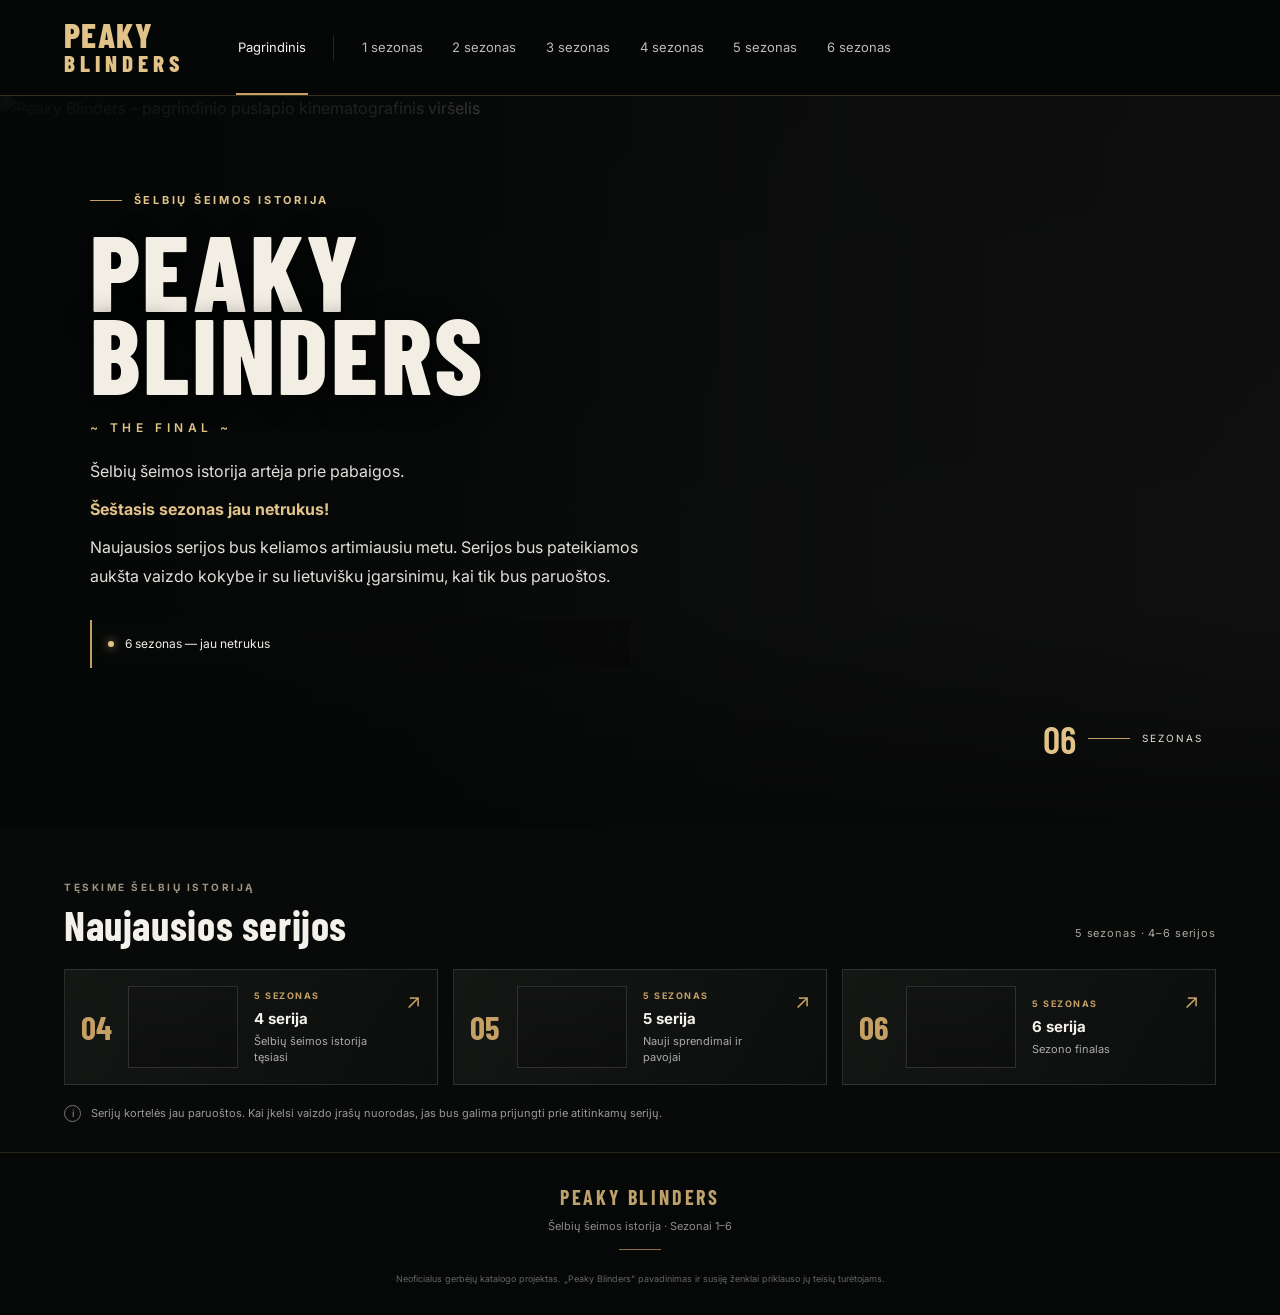
==== commit e3bbbd7c: "Add files via upload use that" ====
--- a/index.html
+++ b/index.html
@@ -3,70 +3,110 @@
 <head>
   <meta charset="utf-8">
   <meta name="viewport" content="width=device-width, initial-scale=1">
-  <meta name="theme-color" content="#080808">
-  <meta name="description" content="KinoZona – Peaky Blinders serijų katalogas.">
-  <title>KinoZona | Filmai ir serialai</title>
+  <meta name="theme-color" content="#080909">
+  <meta name="description" content="Peaky Blinders – sezonų katalogas ir naujausių serijų skiltis.">
+  <title>Peaky Blinders | Sezonai ir serijos</title>
+  <link rel="preconnect" href="https://fonts.googleapis.com">
+  <link rel="preconnect" href="https://fonts.gstatic.com" crossorigin>
+  <link href="https://fonts.googleapis.com/css2?family=Barlow+Condensed:wght@500;600;700;800&family=Inter:wght@400;500;600;700&display=swap" rel="stylesheet">
   <link rel="stylesheet" href="styles.css">
 </head>
 <body>
-<header class="topbar">
-  <a class="brand" href="#home" aria-label="KinoZona pradžia">KINO<span>ZONA</span></a>
-  <nav aria-label="Pagrindinė navigacija">
-    <button class="nav-link active" data-view="home">Pagrindinis</button>
-    <button class="nav-link" data-view="movies">Filmai</button>
-    <button class="nav-link" data-view="series">Serialai</button>
-  </nav>
-  <form id="searchForm" class="search" role="search">
-    <button type="submit" aria-label="Ieškoti">⌕</button>
-    <input id="searchInput" type="search" placeholder="Ieškoti..." aria-label="Ieškoti kataloge">
-  </form>
-</header>
-<main>
-  <section id="homeView">
-    <section class="hero" aria-label="Peaky Blinders rekomendacija">
-      <img class="hero-image" src="images/peaky-2.jpg" alt="Peaky Blinders – The Final" fetchpriority="high">
-      <div class="hero-overlay"></div>
-      <div class="hero-copy">
-        <p class="eyebrow"><span class="live-dot"></span> KINOZONA ORIGINALŲ KATALOGAS</p>
-        <h1>PEAKY<br>BLINDERS</h1>
-        <p class="hero-description">Sugrįžta paskutiniam mūšiui: „Peaky Blinders“ 6-asis sezonas. 1933 metai. Pasibaigus sausajam įstatymui, opijaus verslas atveria duris į naujus, tačiau itin pavojingus aljansus. Šeštasis ir pats paskutinis kultinio serialo sezonas panardina Šelbių šeimą į giliausią iki šiol patirtą krizę.</p>
-        <div class="hero-actions"><button class="primary-button" id="watchLatest">▶ ŽIŪRĖTI DABAR</button><button class="secondary-button" id="moreInfo">ⓘ Daugiau informacijos</button></div>
-        <p class="hero-meta"><span>● 6 sezonas</span><span>Drama · Kriminalinis</span><span>HD</span></p>
-      </div>
-      <div class="hero-gradient-bottom"></div>
+  <header class="site-header">
+    <a class="brand" href="#pagrindinis" aria-label="Peaky Blinders – pagrindinis">
+      <span class="brand-main">PEAKY</span><span class="brand-sub">BLINDERS</span>
+    </a>
+    <nav class="main-nav" aria-label="Pagrindinė navigacija">
+      <button class="nav-item active" data-home>Pagrindinis</button>
+      <span class="nav-divider" aria-hidden="true"></span>
+      <button class="nav-item" data-season="1">1 sezonas</button>
+      <button class="nav-item" data-season="2">2 sezonas</button>
+      <button class="nav-item" data-season="3">3 sezonas</button>
+      <button class="nav-item" data-season="4">4 sezonas</button>
+      <button class="nav-item" data-season="5">5 sezonas</button>
+      <button class="nav-item" data-season="6">6 sezonas</button>
+    </nav>
+  </header>
+
+  <main>
+    <section id="homeView" class="view">
+      <section class="hero home-hero" id="hero">
+        <img class="hero-image" id="heroImage" src="assets/hero-main.jpg" alt="Peaky Blinders – pagrindinio puslapio kinematografinis viršelis">
+        <div class="hero-overlay"></div>
+        <div class="hero-content">
+          <p class="eyebrow"><span class="eyebrow-line"></span> ŠELBIŲ ŠEIMOS ISTORIJA</p>
+          <h1 id="heroTitle">PEAKY<br>BLINDERS</h1>
+          <p class="hero-kicker" id="heroKicker">~ THE FINAL ~</p>
+          <p class="hero-description" id="heroDescription">Šelbių šeimos istorija artėja prie pabaigos. <strong>Šeštasis sezonas jau netrukus!</strong> Naujausios serijos bus keliamos artimiausiu metu. Serijos bus pateikiamos aukšta vaizdo kokybe ir su lietuvišku įgarsinimu, kai tik bus paruoštos.</p>
+          <p class="announcement"><span class="announcement-dot"></span> 6 sezonas — jau netrukus</p>
+        </div>
+        <div class="hero-index"><span id="heroIndex">06</span><span class="index-rule"></span><span>SEZONAS</span></div>
+      </section>
+
+      <section class="latest-section section-wrap">
+        <div class="section-heading">
+          <div>
+            <p class="eyebrow muted">TĘSKIME ŠELBIŲ ISTORIJĄ</p>
+            <h2>Naujausios serijos</h2>
+          </div>
+          <span class="section-note">5 sezonas · 4–6 serijos</span>
+        </div>
+        <div class="episode-cards" id="latestEpisodes">
+          <button class="episode-card" data-episode="4">
+            <span class="episode-number">04</span><span class="episode-thumb thumb-four"></span>
+            <span class="episode-info"><span class="episode-season">5 SEZONAS</span><strong>4 serija</strong><small>Šelbių šeimos istorija tęsiasi</small></span><span class="card-arrow">↗</span>
+          </button>
+          <button class="episode-card" data-episode="5">
+            <span class="episode-number">05</span><span class="episode-thumb thumb-five"></span>
+            <span class="episode-info"><span class="episode-season">5 SEZONAS</span><strong>5 serija</strong><small>Nauji sprendimai ir pavojai</small></span><span class="card-arrow">↗</span>
+          </button>
+          <button class="episode-card" data-episode="6">
+            <span class="episode-number">06</span><span class="episode-thumb thumb-six"></span>
+            <span class="episode-info"><span class="episode-season">5 SEZONAS</span><strong>6 serija</strong><small>Sezono finalas</small></span><span class="card-arrow">↗</span>
+          </button>
+        </div>
+        <p class="content-note"><span class="note-mark">i</span> Serijų kortelės jau paruoštos. Kai įkelsi vaizdo įrašų nuorodas, jas bus galima prijungti prie atitinkamų serijų.</p>
+      </section>
     </section>
-    <section class="content-row">
-      <div class="row-heading"><h2>Naujausi</h2><span>Peaky Blinders serijos</span></div>
-      <div class="cards two-cards" id="latestCards"></div>
+
+    <section id="seasonView" class="view hidden">
+      <section class="hero season-hero" id="seasonHero">
+        <img class="hero-image" id="seasonImage" src="assets/peaky-1.jpg" alt="Peaky Blinders sezono viršelis">
+        <div class="hero-overlay"></div>
+        <div class="hero-content season-content">
+          <button class="back-home" data-home>← Pagrindinis</button>
+          <p class="eyebrow"><span class="eyebrow-line"></span> PEAKY BLINDERS</p>
+          <h1 id="seasonTitle">1 SEZONAS</h1>
+          <p class="season-year" id="seasonYear">BIRMINGEMAS · 1919</p>
+          <p class="hero-description" id="seasonDescription"></p>
+        </div>
+        <div class="hero-index"><span id="seasonIndex">01</span><span class="index-rule"></span><span>SEZONAS</span></div>
+      </section>
+      <section class="section-wrap season-episodes">
+        <div class="section-heading">
+          <div><p class="eyebrow muted">PASIRINKTAS SEZONAS</p><h2 id="episodesHeading">1 sezono serijos</h2></div>
+          <span class="section-note" id="seasonStatus">Serijos</span>
+        </div>
+        <div id="seasonEpisodes" class="season-episode-list"></div>
+      </section>
     </section>
-    <section class="content-row">
-      <div class="row-heading"><h2>Populiariausi</h2><span>Žiūrovų pasirinkimai</span></div>
-      <div class="cards two-cards" id="popularCards"></div>
-    </section>
-  </section>
-  <section id="catalogView" class="page-view hidden">
-    <div class="page-heading"><div><p class="eyebrow">KINOZONA</p><h2 id="catalogTitle">Serialai</h2></div><button id="catalogBack" class="quiet-button">← Pagrindinis</button></div>
-    <div id="catalogContent"></div>
-  </section>
-  <section id="detailView" class="page-view hidden">
-    <button id="detailBack" class="quiet-button">← Grįžti į serialus</button>
-    <div class="series-banner">
-      <img src="images/peaky-1.jpg" alt="Peaky Blinders serialo viršelis">
-      <div class="series-banner-shade"></div>
-      <div class="series-banner-copy"><p class="eyebrow">SERIALAS</p><h2>Peaky Blinders</h2><p>Peaky Blinders – tai kultinė britų kriminalinė drama, pasakojanti apie Šelbių šeimos ir jų vadovaujamos gaujos iškilimą nuo gatvės nusikaltėlių iki pasaulinio lygio politinių ir verslo magnatų.</p><div class="meta-pills"><span>Kriminalinė drama</span><span>6 sezonai</span><span>HD</span></div></div>
-    </div>
-    <div class="season-heading"><h3>Serijos</h3><label for="seasonSelect">Sezonas <select id="seasonSelect"><option value="1">1 sezonas</option><option value="2">2 sezonas</option><option value="3">3 sezonas</option><option value="4">4 sezonas</option><option value="5">5 sezonas</option><option value="6">6 sezonas</option></select></label></div>
-    <div id="episodesList" class="episodes-list"></div>
-  </section>
-  <section id="playerView" class="page-view hidden">
-    <button id="playerBack" class="quiet-button">← Grįžti į serijas</button>
-    <div class="player-heading"><p class="eyebrow">DABAR ŽIŪRIMA</p><h2 id="playerTitle">Peaky Blinders</h2></div>
-    <div id="videoContainer" class="video-container"><p>Pasirink seriją, kad paleistum vaizdo įrašą.</p></div>
-    <p class="player-note">Jei vaizdo įrašas nepasileidžia, jo savininkas galėjo išjungti įterpimą arba pašalinti įrašą.</p>
-    <div id="currentEpisodeDescription" class="current-description"></div>
-  </section>
-</main>
-<footer><a class="footer-brand" href="#home">KINOZONA</a><span>Asmeninis filmų ir serialų katalogas</span><a href="#home" id="toTop">Į viršų ↑</a></footer>
-<script src="script.js"></script>
+  </main>
+
+  <footer class="site-footer">
+    <a class="footer-brand" href="#pagrindinis">PEAKY BLINDERS</a>
+    <p>Šelbių šeimos istorija · Sezonai 1–6</p>
+    <span class="footer-rule"></span>
+    <small>Neoficialus gerbėjų katalogo projektas. „Peaky Blinders“ pavadinimas ir susiję ženklai priklauso jų teisių turėtojams.</small>
+  </footer>
+
+  <dialog id="episodeDialog" class="episode-dialog">
+    <button class="dialog-close" id="closeDialog" aria-label="Uždaryti">×</button>
+    <p class="eyebrow muted" id="dialogSeason">5 SEZONAS</p>
+    <h2 id="dialogTitle">4 serija</h2>
+    <div class="dialog-screen"><span class="play-symbol">▶</span><p>Serijos vaizdo įrašo nuoroda dar nepridėta.</p></div>
+    <p class="dialog-help">Kai turėsi teisėtą vaizdo įrašo arba įterpimo nuorodą, ją galima prijungti prie šios kortelės faile <code>script.js</code>.</p>
+    <button class="gold-button dialog-ok" id="dialogOk">Gerai</button>
+  </dialog>
+  <script src="script.js"></script>
 </body>
 </html>
--- a/styles.css
+++ b/styles.css
@@ -1,3 +1,106 @@
-:root{color-scheme:dark;--bg:#080808;--panel:#171717;--gold:#e8bd69;--muted:#b8b8b8;--line:#303030}*{box-sizing:border-box}html{scroll-behavior:smooth;scroll-padding-top:88px}body{margin:0;background:var(--bg);color:#f7f7f7;font:16px/1.5 Arial,Helvetica,sans-serif}button,input,select{font:inherit}button{cursor:pointer}button:focus-visible,a:focus-visible,input:focus-visible,select:focus-visible{outline:2px solid var(--gold);outline-offset:3px}.topbar{height:76px;position:sticky;top:0;z-index:20;display:flex;align-items:center;gap:clamp(18px,4vw,60px);padding:0 4.5%;background:rgba(8,8,8,.97);border-bottom:1px solid #222;backdrop-filter:blur(14px)}.brand,.footer-brand{white-space:nowrap;text-decoration:none;color:var(--gold);font-family:Georgia,serif;font-weight:900;letter-spacing:-1.5px;font-size:clamp(25px,3vw,35px)}.brand span{color:#fff}nav{height:100%;display:flex;align-items:center;gap:clamp(16px,2.7vw,38px)}.nav-link{height:100%;position:relative;border:0;background:none;color:#bbb;padding:0 2px;font-size:15px}.nav-link:hover,.nav-link.active{color:#fff}.nav-link.active:after{content:"";height:3px;position:absolute;bottom:0;left:0;right:0;background:var(--gold)}.search{margin-left:auto;display:flex;align-items:center;gap:8px;border-radius:24px;background:#1b1b1b;padding:4px 13px;min-width:190px}.search button{border:0;background:none;color:#fff;font-size:26px}.search input{min-width:0;width:145px;border:0;outline:none;background:transparent;color:#fff;font-size:14px}.search input::placeholder{color:#999}.hero{min-height:500px;height:min(62vw,650px);max-height:680px;position:relative;isolation:isolate;overflow:hidden;background:#111}.hero-image{position:absolute;inset:0;width:100%;height:100%;object-fit:cover;object-position:center 45%;z-index:-3}.hero-overlay{position:absolute;inset:0;z-index:-2;background:linear-gradient(90deg,rgba(0,0,0,.96) 0%,rgba(0,0,0,.82) 30%,rgba(0,0,0,.25) 68%,rgba(0,0,0,.08) 100%),linear-gradient(0deg,#080808 0%,transparent 32%)}.hero-copy{position:relative;width:min(560px,49%);padding:clamp(42px,6vw,86px) 0 85px 5%;}.eyebrow{margin:0 0 12px;color:var(--gold);font-size:12px;font-weight:700;letter-spacing:2px}.live-dot{display:inline-block;width:7px;height:7px;border-radius:50%;background:#d53e32;margin-right:8px}.hero h1{font-family:Georgia,'Times New Roman',serif;font-size:clamp(48px,7.3vw,90px);line-height:.86;letter-spacing:1px;margin:10px 0 20px;text-shadow:0 3px 18px #000}.hero-description{font-size:clamp(14px,1.35vw,17px);line-height:1.65;color:#e2e2e2;margin:0;max-width:540px;text-wrap:pretty}.hero-actions{display:flex;flex-wrap:wrap;gap:11px;margin-top:24px}.primary-button,.secondary-button{border:0;border-radius:5px;padding:13px 19px;font-size:14px;font-weight:800}.primary-button{background:#f4f4f4;color:#111}.primary-button:hover{background:var(--gold)}.secondary-button{background:rgba(100,100,100,.72);color:#fff}.secondary-button:hover{background:rgba(120,120,120,.9)}.hero-meta{display:flex;gap:16px;flex-wrap:wrap;color:#ccc;font-size:12px;margin-top:18px}.hero-meta span:first-child{color:var(--gold)}.hero-gradient-bottom{position:absolute;bottom:0;left:0;right:0;height:45px;background:linear-gradient(transparent,var(--bg));pointer-events:none}.content-row{padding:22px 4.5% 14px}.row-heading{display:flex;align-items:baseline;gap:14px;margin-bottom:14px}.row-heading h2{font-size:clamp(20px,2.2vw,27px);margin:0;font-weight:700}.row-heading span{color:#aaa;font-size:13px}.cards{display:grid;grid-template-columns:repeat(2,minmax(0,1fr));gap:20px}.media-card{position:relative;min-width:0;overflow:hidden;border-radius:7px;background:#171717;border:1px solid #2a2a2a;cursor:pointer;transition:transform .18s,border-color .18s}.media-card:hover{transform:translateY(-3px);border-color:#8f713e}.card-image-wrap{height:clamp(150px,22vw,290px);position:relative;background:#111;overflow:hidden}.card-image{width:100%;height:100%;display:block;object-fit:cover;object-position:center 43%;transition:transform .3s}.media-card:hover .card-image{transform:scale(1.025)}.card-image-wrap:after{content:"";position:absolute;inset:25% 0 0;background:linear-gradient(0deg,rgba(0,0,0,.9),transparent)}.card-badge{position:absolute;top:12px;left:12px;z-index:1;background:var(--gold);color:#111;font-size:10px;font-weight:900;padding:5px 8px;border-radius:3px;letter-spacing:.7px}.card-copy{position:relative;padding:14px 16px 17px}.card-copy h3{font-size:19px;margin:0 0 5px}.card-copy p{font-size:13px;color:#bbb;line-height:1.5;margin:0 0 13px}.card-foot{display:flex;align-items:center;justify-content:space-between;gap:10px}.card-meta{color:#aaa;font-size:12px}.card-play{border:0;border-radius:4px;padding:8px 12px;background:#f1f1f1;color:#111;font-size:12px;font-weight:800}.page-view{padding:30px 4.5% 70px;min-height:65vh}.hidden{display:none!important}.page-heading{display:flex;justify-content:space-between;align-items:center;gap:20px;margin-bottom:25px}.page-heading h2,.player-heading h2{font-size:clamp(30px,4vw,45px);margin:0}.quiet-button{background:#242424;border:1px solid #444;border-radius:5px;color:#eee;padding:10px 14px;font-size:13px}.quiet-button:hover{border-color:var(--gold)}.empty-state{padding:70px 20px;text-align:center;border:1px solid #292929;border-radius:8px;background:linear-gradient(135deg,#171717,#0c0c0c)}.empty-state h3{font-size:25px;margin:0 0 10px}.empty-state p{color:#aaa;margin:0}.single-series{max-width:520px}.single-series .card-image-wrap{height:280px}.series-banner{min-height:330px;position:relative;isolation:isolate;overflow:hidden;border-radius:8px;background:#151515;margin:25px 0 32px}.series-banner>img{position:absolute;inset:0;width:100%;height:100%;object-fit:cover;object-position:center 42%;z-index:-2}.series-banner-shade{position:absolute;inset:0;z-index:-1;background:linear-gradient(90deg,rgba(0,0,0,.94),rgba(0,0,0,.76) 40%,rgba(0,0,0,.1)),linear-gradient(0deg,rgba(0,0,0,.55),transparent)}.series-banner-copy{max-width:730px;padding:40px 5%}.series-banner-copy h2{font-family:Georgia,serif;font-size:clamp(34px,5vw,55px);margin:0 0 14px}.series-banner-copy>p:not(.eyebrow){font-size:15px;line-height:1.7;color:#eee;margin:0;max-width:640px}.meta-pills{display:flex;flex-wrap:wrap;gap:8px;margin-top:18px}.meta-pills span{border:1px solid #777;border-radius:4px;padding:4px 8px;font-size:11px;color:#ddd}.season-heading{display:flex;align-items:center;justify-content:space-between;gap:16px;margin:10px 0 15px}.season-heading h3{font-size:24px;margin:0}.season-heading label{display:flex;align-items:center;gap:10px;color:#bbb;font-size:13px}.season-heading select{background:#1a1a1a;color:#fff;border:1px solid #555;border-radius:4px;padding:9px}.episodes-list{border-top:1px solid #333}.episode{display:grid;grid-template-columns:30px minmax(110px,190px) minmax(0,1fr) auto;gap:16px;align-items:center;padding:16px 10px;border-bottom:1px solid #303030;cursor:pointer}.episode:hover{background:#151515}.episode-number{font-size:22px;color:#aaa;text-align:center}.episode-image{width:100%;aspect-ratio:16/9;object-fit:cover;border-radius:4px;background:#222}.episode-copy h4{font-size:16px;margin:0 0 6px}.episode-copy p{font-size:13px;color:#bbb;line-height:1.5;margin:0}.episode-action{color:var(--gold);font-size:22px;padding:0 8px}.player-heading{margin:25px 0 16px}.video-container{width:100%;aspect-ratio:16/9;max-height:75vh;background:#000;border:1px solid #333;border-radius:6px;overflow:hidden;display:grid;place-items:center}.video-container iframe,.video-container video{width:100%;height:100%;border:0}.video-container p{padding:20px;color:#aaa;text-align:center}.player-note{font-size:12px;color:#999;margin:12px 0}.current-description{max-width:850px;color:#ddd;line-height:1.7;margin-top:18px}footer{border-top:1px solid #242424;padding:24px 4.5%;display:flex;align-items:center;gap:20px;color:#888;font-size:12px}footer .footer-brand{font-size:20px}footer #toTop{margin-left:auto;color:#ccc;text-decoration:none}
-@media(max-width:760px){.topbar{height:auto;min-height:68px;display:grid;grid-template-columns:1fr auto;gap:8px 12px;padding:12px 4%}.brand{font-size:27px}nav{grid-row:2;grid-column:1/-1;display:flex;justify-content:space-between;gap:8px;height:36px}.nav-link{font-size:14px}.search{grid-column:2;grid-row:1;min-width:0;width:min(42vw,210px);padding:3px 10px}.search input{width:100%;font-size:13px}.hero{height:auto;min-height:610px;max-height:none}.hero-image{object-position:58% center}.hero-overlay{background:linear-gradient(90deg,rgba(0,0,0,.88),rgba(0,0,0,.45)),linear-gradient(0deg,#080808 0%,rgba(0,0,0,.15) 65%)}.hero-copy{width:100%;max-width:590px;padding:250px 5% 68px}.hero h1{font-size:clamp(46px,12vw,68px);margin-bottom:15px}.hero-description{font-size:14px;line-height:1.55;max-width:560px}.hero-actions{margin-top:17px}.primary-button,.secondary-button{padding:12px 13px;font-size:12px}.hero-meta{gap:10px;margin-top:13px}.content-row{padding:20px 4% 10px}.cards{gap:12px}.card-image-wrap{height:clamp(120px,33vw,220px)}.card-copy{padding:11px}.card-copy h3{font-size:15px}.card-copy p{font-size:12px}.card-foot{align-items:flex-start;flex-direction:column}.card-play{width:100%}.row-heading{display:block}.row-heading span{display:block;margin-top:3px}.page-view{padding:25px 4% 50px}.series-banner{min-height:450px}.series-banner>img{object-position:60% center}.series-banner-shade{background:linear-gradient(0deg,rgba(0,0,0,.97),rgba(0,0,0,.68) 60%,rgba(0,0,0,.2))}.series-banner-copy{padding:210px 5% 25px}.series-banner-copy>p:not(.eyebrow){font-size:14px}.episode{grid-template-columns:22px 94px minmax(0,1fr);gap:10px;padding:13px 0}.episode-number{font-size:18px}.episode-copy h4{font-size:13px}.episode-copy p{font-size:11px}.episode-action{display:none}.season-heading{align-items:flex-start;flex-direction:column}.page-heading{align-items:flex-start}.page-heading h2{font-size:34px}footer{flex-wrap:wrap;gap:12px}footer #toTop{margin-left:auto}}
-@media(max-width:390px){.brand{font-size:24px}.search{width:43vw}.hero{min-height:650px}.hero-copy{padding-top:235px}.hero-description{font-size:13px}.hero-actions{align-items:stretch;flex-direction:column;max-width:230px}.cards{grid-template-columns:1fr}.card-image-wrap{height:190px}.card-foot{flex-direction:row;align-items:center}.card-play{width:auto}.series-banner-copy{padding-top:190px}}
+*{box-sizing:border-box}
+:root{--bg:#080909;--panel:#111312;--gold:#c5a064;--gold-light:#e1c38a;--white:#f4f1eb;--muted:#a6a6a1;--line:rgba(255,255,255,.13);--max:1440px}
+html{scroll-behavior:smooth;background:var(--bg)}
+body{margin:0;background:var(--bg);color:var(--white);font-family:Inter,Arial,sans-serif;line-height:1.55}
+button,a{-webkit-tap-highlight-color:transparent}
+button{font:inherit}
+.site-header{height:96px;display:flex;align-items:center;gap:clamp(24px,4vw,70px);padding:0 clamp(20px,5vw,76px);background:rgba(6,7,7,.97);border-bottom:1px solid rgba(197,160,100,.25);position:relative;z-index:5}
+.brand{color:var(--gold-light);text-decoration:none;display:flex;flex-direction:column;line-height:.78;font-family:"Barlow Condensed",Impact,sans-serif;font-weight:800;letter-spacing:.09em;flex-shrink:0}
+.brand-main{font-size:34px}.brand-sub{font-size:23px;letter-spacing:.22em;margin-top:7px}
+.main-nav{display:flex;align-items:center;gap:clamp(12px,2vw,31px);height:100%;overflow-x:auto;scrollbar-width:none;flex:1}.main-nav::-webkit-scrollbar{display:none}
+.nav-item{height:100%;position:relative;white-space:nowrap;border:0;background:none;color:#bcbcb6;padding:0 2px;font-size:13px;cursor:pointer;transition:color .2s}
+.nav-item:hover,.nav-item.active{color:var(--white)}.nav-item.active:after{content:"";height:2px;background:var(--gold);position:absolute;bottom:0;left:0;right:0}
+.nav-divider{height:26px;width:1px;background:var(--line);flex-shrink:0}
+.view{display:block}.hidden{display:none!important}
+.hero{position:relative;isolation:isolate;min-height:clamp(520px,57vw,760px);overflow:hidden;background:#111}
+.hero-image{position:absolute;inset:0;width:100%;height:100%;object-fit:cover;object-position:center 43%;z-index:-2;filter:saturate(.88)}
+.hero-overlay{position:absolute;inset:0;z-index:-1;background:linear-gradient(90deg,rgba(5,7,7,.94) 0%,rgba(5,7,7,.78) 28%,rgba(5,7,7,.27) 65%,rgba(5,7,7,.13) 100%),linear-gradient(0deg,var(--bg) 0%,transparent 32%,rgba(0,0,0,.12) 100%)}
+.hero-content{width:min(650px,58%);padding:clamp(56px,7.5vw,108px) 0 100px clamp(22px,7vw,108px);position:relative}
+.home-hero .hero-image{object-position:65% center}
+.home-hero .hero-overlay{background:linear-gradient(90deg,rgba(5,7,7,.97) 0%,rgba(5,7,7,.86) 32%,rgba(5,7,7,.44) 58%,rgba(5,7,7,.10) 100%),linear-gradient(0deg,var(--bg) 0%,transparent 30%,rgba(0,0,0,.12) 100%)}
+.home-hero .hero-description strong{display:block;color:var(--gold-light);font-weight:700;margin:8px 0}
+.home-hero .announcement{max-width:540px}
+.eyebrow{margin:0 0 20px;display:flex;align-items:center;gap:12px;font-size:11px;letter-spacing:.25em;font-weight:700;color:var(--gold-light)}
+.eyebrow-line{width:32px;height:1px;background:var(--gold)}
+.hero h1{font-family:"Barlow Condensed",Impact,sans-serif;font-size:clamp(54px,8.3vw,118px);font-weight:800;letter-spacing:.025em;line-height:.78;margin:0;color:#f3eee4;text-shadow:0 4px 28px #000}
+.hero-kicker{font-size:12px;letter-spacing:.38em;color:var(--gold-light);margin:24px 0 20px;font-weight:600}
+.hero-description{max-width:570px;color:#e0dfd9;font-size:clamp(14px,1.25vw,17px);line-height:1.85;margin:0}
+.announcement{margin:28px 0 0;padding:14px 16px;border-left:2px solid var(--gold);background:rgba(8,9,9,.52);backdrop-filter:blur(5px);max-width:565px;color:#f0eee9;font-size:12px;line-height:1.7}
+.announcement-dot{display:inline-block;width:6px;height:6px;border-radius:50%;background:var(--gold-light);margin:0 8px 1px 0;box-shadow:0 0 10px var(--gold)}
+.hero-index{position:absolute;right:clamp(22px,6vw,90px);bottom:64px;display:flex;align-items:center;gap:12px;color:#e8e1d3;font-size:10px;letter-spacing:.2em}
+.hero-index>span:first-child{font:600 38px "Barlow Condensed",Impact,sans-serif;color:var(--gold-light);letter-spacing:0}
+.index-rule{height:1px;width:42px;background:var(--gold)}
+.section-wrap{width:min(var(--max),100%);margin:0 auto;padding:54px clamp(20px,5vw,76px) 30px}
+.section-heading{display:flex;align-items:end;justify-content:space-between;gap:20px;margin-bottom:23px}
+.eyebrow.muted{color:#9d927d;font-size:10px;margin-bottom:8px}
+.section-heading h2{font:700 clamp(28px,3.2vw,42px)/1.05 "Barlow Condensed",Impact,sans-serif;letter-spacing:.015em;margin:0}
+.section-note{color:#aaa79f;font-size:11px;letter-spacing:.08em;padding-bottom:4px}
+.episode-cards{display:grid;grid-template-columns:repeat(3,minmax(0,1fr));gap:15px}
+.episode-card{min-width:0;position:relative;display:flex;align-items:center;gap:16px;text-align:left;padding:16px;background:linear-gradient(120deg,#151715,#0c0e0d);border:1px solid rgba(255,255,255,.12);color:var(--white);cursor:pointer;transition:border-color .2s,transform .2s;overflow:hidden}
+.episode-card:hover{border-color:var(--gold);transform:translateY(-3px)}
+.episode-number{font:700 33px "Barlow Condensed",Impact,sans-serif;color:var(--gold);width:31px;flex-shrink:0}
+.episode-thumb{height:82px;width:110px;flex-shrink:0;background-size:cover;background-position:center;border:1px solid rgba(255,255,255,.13);filter:saturate(.72)}
+.thumb-four{background-image:linear-gradient(0deg,rgba(0,0,0,.25),rgba(0,0,0,.05)),url("assets/latest-episode-4.jpg")}
+.thumb-five{background-image:linear-gradient(0deg,rgba(0,0,0,.25),rgba(0,0,0,.05)),url("assets/latest-episode-5.jpg")}
+.thumb-six{background-image:linear-gradient(0deg,rgba(0,0,0,.25),rgba(0,0,0,.05)),url("assets/latest-episode-6.jpg")}
+.episode-info{display:flex;flex-direction:column;gap:4px;min-width:0}.episode-season{font-size:9px;letter-spacing:.17em;color:var(--gold);font-weight:700}.episode-info strong{font-size:15px}.episode-info small{font-size:11px;color:#aaa;line-height:1.4}.card-arrow{margin-left:auto;color:var(--gold);font-size:20px;align-self:flex-start}
+.content-note{font-size:11px;color:#999a95;margin:20px 0 0;display:flex;align-items:center;gap:10px}.note-mark{border:1px solid #777;border-radius:50%;width:17px;height:17px;text-align:center;line-height:15px;font-size:10px;flex-shrink:0}
+.season-hero{min-height:clamp(500px,54vw,720px)}.season-hero .hero-image{object-position:center 30%}.season-content{padding-top:clamp(62px,8vw,112px)}.back-home{display:block;background:transparent;border:0;color:#d2c7b4;padding:0;margin:0 0 36px;cursor:pointer;font-size:12px}.back-home:hover{color:white}
+.season-content h1{font-size:clamp(54px,7vw,96px);line-height:.95}.season-year{font-size:11px;letter-spacing:.25em;color:var(--gold-light);margin:17px 0 20px}.season-episodes{padding-top:42px}.season-episode-list{display:grid;gap:10px}
+.season-episode{display:flex;align-items:center;gap:17px;padding:16px 18px;background:#101211;border:1px solid var(--line);color:var(--white);text-align:left;cursor:pointer;width:100%;transition:border-color .2s}.season-episode:hover{border-color:var(--gold)}
+.season-episode .episode-number{font-size:27px}.season-episode .episode-text{display:flex;flex-direction:column;gap:3px;flex:1}.season-episode strong{font-size:14px}.season-episode small{color:#aaa;font-size:11px}.episode-status{font-size:10px;letter-spacing:.1em;color:var(--gold);white-space:nowrap}
+.site-footer{border-top:1px solid rgba(197,160,100,.2);padding:32px 20px 26px;text-align:center;color:#8c8d87;background:#060707}
+.footer-brand{font:700 20px "Barlow Condensed",Impact,sans-serif;letter-spacing:.14em;color:#bfa16c;text-decoration:none}.site-footer p{font-size:11px;margin:6px 0 14px}.footer-rule{display:block;width:42px;height:1px;background:#8d7045;margin:0 auto 14px}.site-footer small{font-size:9px;color:#656762}
+.episode-dialog{width:min(560px,calc(100% - 28px));border:1px solid rgba(197,160,100,.4);background:#101211;color:var(--white);padding:28px;box-shadow:0 20px 90px #000;border-radius:3px}.episode-dialog::backdrop{background:rgba(0,0,0,.78);backdrop-filter:blur(4px)}.dialog-close{position:absolute;right:13px;top:8px;border:0;background:none;color:#bbb;font-size:29px;cursor:pointer}.episode-dialog h2{font:700 34px "Barlow Condensed",Impact,sans-serif;margin:0 0 18px}.dialog-screen{aspect-ratio:16/9;background:radial-gradient(ellipse at center,#202322,#050606 70%);display:flex;align-items:center;justify-content:center;flex-direction:column;gap:12px;border:1px solid var(--line);text-align:center;padding:20px}.play-symbol{display:grid;place-items:center;width:48px;height:48px;border:1px solid var(--gold);border-radius:50%;color:var(--gold);padding-left:3px}.dialog-screen p{font-size:12px;color:#bbb;margin:0}.dialog-help{font-size:11px;color:#999;line-height:1.7}.dialog-help code{color:#e1c38a}.gold-button{border:1px solid #d5b477;background:linear-gradient(120deg,#b88c4c,#dfbd7a);color:#111;font-weight:700;font-size:11px;letter-spacing:.08em;padding:12px 22px;cursor:pointer}.gold-button:hover{filter:brightness(1.08)}.dialog-ok{margin-top:4px}
+@media(max-width:950px){.site-header{height:auto;min-height:86px;align-items:flex-start;flex-direction:column;gap:0;padding:18px 22px 0}.brand{margin-bottom:15px}.brand-main{font-size:29px}.brand-sub{font-size:19px}.main-nav{width:100%;height:44px;gap:22px}.nav-item{font-size:12px}.nav-divider{height:20px}.hero{min-height:610px}.hero-content{width:min(620px,82%);padding-top:75px}.hero-overlay{background:linear-gradient(90deg,rgba(5,7,7,.91),rgba(5,7,7,.6) 54%,rgba(5,7,7,.18)),linear-gradient(0deg,var(--bg),transparent 38%)}.episode-cards{grid-template-columns:1fr}.episode-card{padding:13px 15px}.episode-thumb{width:122px;height:82px}.section-wrap{padding-top:38px}}
+@media(max-width:520px){.site-header{padding:15px 16px 0}.main-nav{gap:17px}.nav-item{font-size:11px}.hero{min-height:650px}.hero-image{object-position:62% center}.home-hero .hero-content{padding-top:64px}.home-hero .hero-overlay{background:linear-gradient(90deg,rgba(5,7,7,.96),rgba(5,7,7,.78) 62%,rgba(5,7,7,.34)),linear-gradient(0deg,var(--bg),transparent 38%)}.hero-content{width:100%;padding:75px 20px 120px}.hero h1{font-size:66px}.hero-description{font-size:14px;line-height:1.75}.announcement{font-size:11px;margin-top:21px}.hero-index{bottom:35px;right:20px}.section-wrap{padding:34px 16px 26px}.section-heading{align-items:flex-start;flex-direction:column;gap:8px}.section-note{padding:0}.episode-card{gap:11px}.episode-number{font-size:28px;width:24px}.episode-thumb{width:94px;height:70px}.episode-info strong{font-size:13px}.episode-info small{font-size:10px}.card-arrow{font-size:17px}.season-hero{min-height:630px}.season-content h1{font-size:58px}.back-home{margin-bottom:28px}.season-episode{padding:13px 11px;gap:11px}.season-episode .episode-number{font-size:24px}.episode-status{font-size:9px}.episode-dialog{padding:24px 17px}.site-footer{padding-bottom:24px}}
+@media(prefers-reduced-motion:reduce){html{scroll-behavior:auto}*,*:before,*:after{transition:none!important}}
+
+
+/* Mobile/tablet fixes: prevent horizontal overflow and keep controls touch-friendly */
+img, picture, video { max-width: 100%; }
+html, body { width: 100%; overflow-x: hidden; }
+.site-header { position: relative; z-index: 5; }
+@media (max-width: 760px) {
+  .site-header {
+    height: auto; min-height: 72px; padding: 14px 16px;
+    gap: 12px; flex-wrap: wrap; align-items: center;
+  }
+  .brand { font-size: clamp(18px, 5vw, 25px); }
+  .nav, .season-nav, .main-nav {
+    width: 100%; display: flex; gap: 8px; overflow-x: auto;
+    padding: 6px 0 10px; white-space: nowrap; scrollbar-width: thin;
+    -webkit-overflow-scrolling: touch;
+  }
+  .nav a, .season-nav a, .main-nav a { flex: 0 0 auto; min-height: 42px; }
+  .hero, .hero-section, .season-hero {
+    min-height: 0 !important; height: auto !important;
+    grid-template-columns: 1fr !important; display: grid;
+  }
+  .hero img, .hero-background, .season-hero img {
+    width: 100%; max-height: 54vh; object-fit: cover; object-position: center;
+  }
+  .hero-content, .hero-copy, .season-copy {
+    position: relative !important; inset: auto !important;
+    width: 100% !important; max-width: none !important;
+    padding: 22px 18px 28px !important;
+  }
+  h1 { font-size: clamp(30px, 9vw, 48px) !important; line-height: 1.02; }
+  h2 { font-size: clamp(22px, 6vw, 32px); }
+  p { overflow-wrap: anywhere; }
+  .episode-grid, .episodes-grid, .latest-grid, .season-grid, .catalog-grid {
+    grid-template-columns: repeat(2, minmax(0, 1fr)) !important;
+    gap: 12px !important;
+  }
+  .episode-card, .latest-card, .season-card, .catalog-card { min-width: 0; }
+  .episode-card img, .latest-card img, .season-card img, .catalog-card img {
+    width: 100%; height: auto; aspect-ratio: 16 / 9; object-fit: cover;
+  }
+  button, .button, a.button { min-height: 44px; }
+  .container, main, .content, .section { width: 100%; max-width: 100%; }
+}
+@media (max-width: 390px) {
+  .episode-grid, .episodes-grid, .latest-grid, .season-grid, .catalog-grid {
+    grid-template-columns: 1fr !important;
+  }
+}
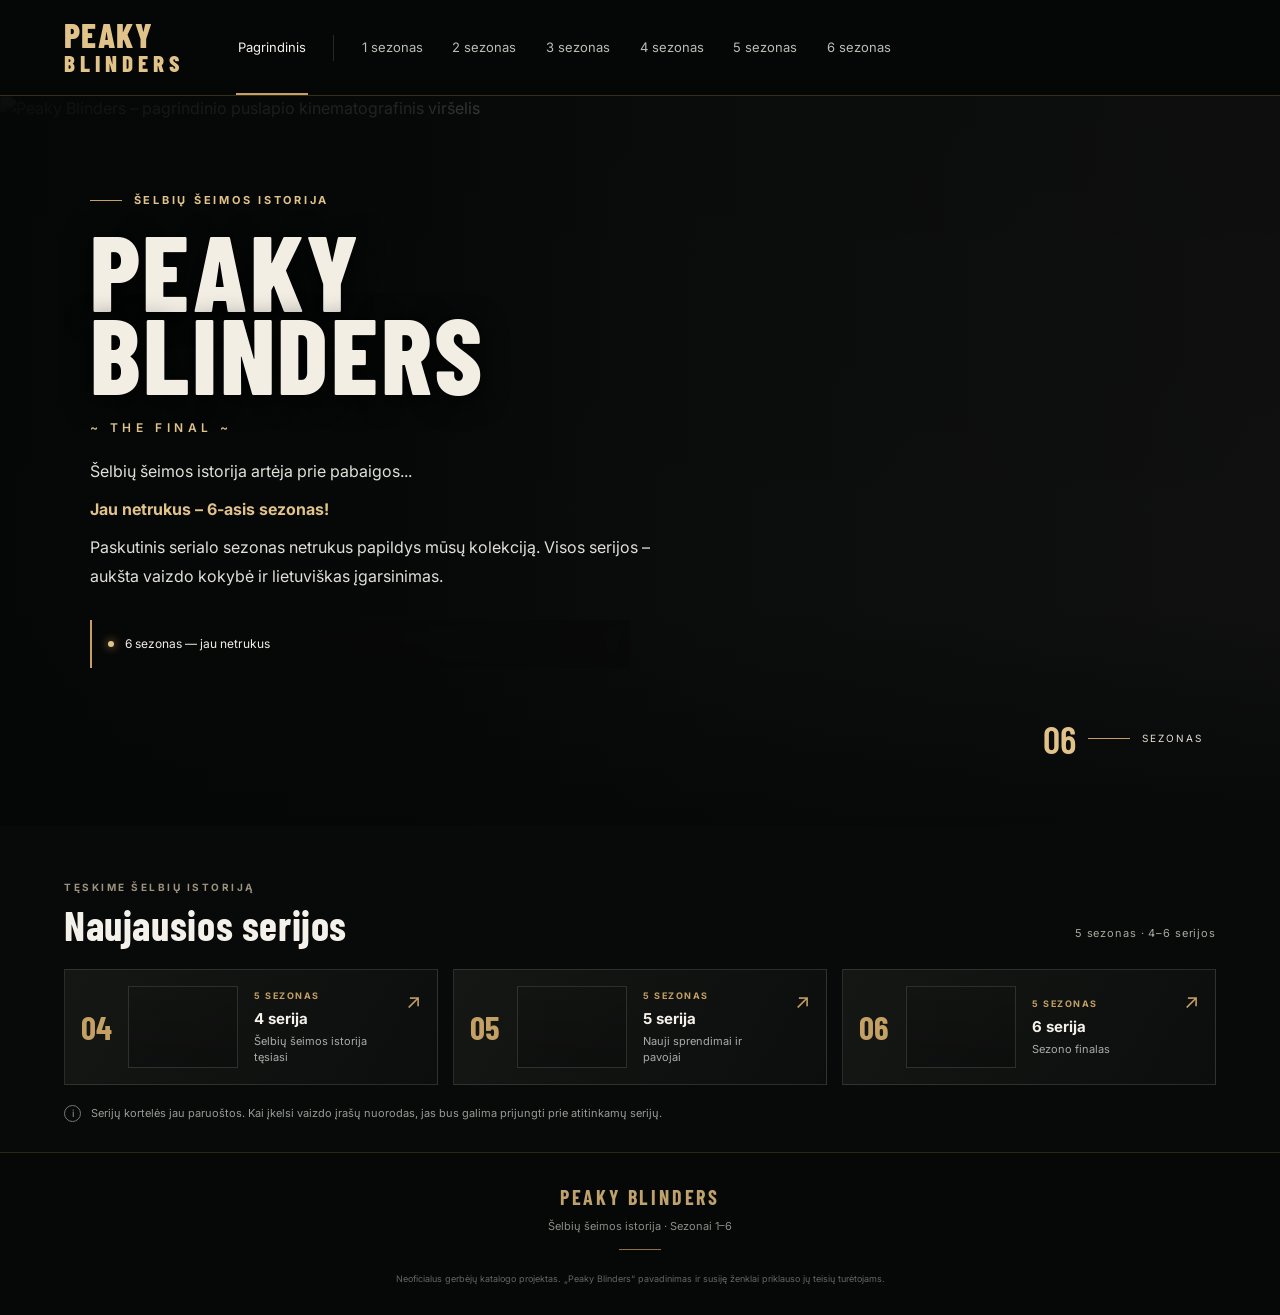
==== commit 6b0450dc: "Add files via upload change photos and sricpts" ====
--- a/index.html
+++ b/index.html
@@ -37,7 +37,7 @@
           <p class="eyebrow"><span class="eyebrow-line"></span> ŠELBIŲ ŠEIMOS ISTORIJA</p>
           <h1 id="heroTitle">PEAKY<br>BLINDERS</h1>
           <p class="hero-kicker" id="heroKicker">~ THE FINAL ~</p>
-          <p class="hero-description" id="heroDescription">Šelbių šeimos istorija artėja prie pabaigos. <strong>Šeštasis sezonas jau netrukus!</strong> Naujausios serijos bus keliamos artimiausiu metu. Serijos bus pateikiamos aukšta vaizdo kokybe ir su lietuvišku įgarsinimu, kai tik bus paruoštos.</p>
+          <p class="hero-description" id="heroDescription">Šelbių šeimos istorija artėja prie pabaigos... <strong>Jau netrukus – 6-asis sezonas!</strong> Paskutinis serialo sezonas netrukus papildys mūsų kolekciją. Visos serijos – aukšta vaizdo kokybė ir lietuviškas įgarsinimas.</p>
           <p class="announcement"><span class="announcement-dot"></span> 6 sezonas — jau netrukus</p>
         </div>
         <div class="hero-index"><span id="heroIndex">06</span><span class="index-rule"></span><span>SEZONAS</span></div>
--- a/styles.css
+++ b/styles.css
@@ -40,9 +40,9 @@
 .episode-card:hover{border-color:var(--gold);transform:translateY(-3px)}
 .episode-number{font:700 33px "Barlow Condensed",Impact,sans-serif;color:var(--gold);width:31px;flex-shrink:0}
 .episode-thumb{height:82px;width:110px;flex-shrink:0;background-size:cover;background-position:center;border:1px solid rgba(255,255,255,.13);filter:saturate(.72)}
-.thumb-four{background-image:linear-gradient(0deg,rgba(0,0,0,.25),rgba(0,0,0,.05)),url("assets/latest-episode-4.jpg")}
-.thumb-five{background-image:linear-gradient(0deg,rgba(0,0,0,.25),rgba(0,0,0,.05)),url("assets/latest-episode-5.jpg")}
-.thumb-six{background-image:linear-gradient(0deg,rgba(0,0,0,.25),rgba(0,0,0,.05)),url("assets/latest-episode-6.jpg")}
+.thumb-four{background-image:linear-gradient(0deg,rgba(0,0,0,.25),rgba(0,0,0,.05)),url("assets/latest-episode-4.png")}
+.thumb-five{background-image:linear-gradient(0deg,rgba(0,0,0,.25),rgba(0,0,0,.05)),url("assets/latest-episode-5.png")}
+.thumb-six{background-image:linear-gradient(0deg,rgba(0,0,0,.25),rgba(0,0,0,.05)),url("assets/latest-episode-6.png")}
 .episode-info{display:flex;flex-direction:column;gap:4px;min-width:0}.episode-season{font-size:9px;letter-spacing:.17em;color:var(--gold);font-weight:700}.episode-info strong{font-size:15px}.episode-info small{font-size:11px;color:#aaa;line-height:1.4}.card-arrow{margin-left:auto;color:var(--gold);font-size:20px;align-self:flex-start}
 .content-note{font-size:11px;color:#999a95;margin:20px 0 0;display:flex;align-items:center;gap:10px}.note-mark{border:1px solid #777;border-radius:50%;width:17px;height:17px;text-align:center;line-height:15px;font-size:10px;flex-shrink:0}
 .season-hero{min-height:clamp(500px,54vw,720px)}.season-hero .hero-image{object-position:center 30%}.season-content{padding-top:clamp(62px,8vw,112px)}.back-home{display:block;background:transparent;border:0;color:#d2c7b4;padding:0;margin:0 0 36px;cursor:pointer;font-size:12px}.back-home:hover{color:white}
@@ -104,3 +104,38 @@
     grid-template-columns: 1fr !important;
   }
 }
+
+
+/* Refined responsive mobile layout */
+@media(max-width:760px){
+  .site-header{height:auto;min-height:0;display:block;padding:14px 16px 0}
+  .brand{margin:0 0 12px}
+  .main-nav{display:flex;flex-wrap:nowrap;overflow-x:auto;gap:18px;height:46px;width:100%;padding:0 0 8px}
+  .nav-item{flex:0 0 auto;font-size:12px}
+  .hero{display:block!important;position:relative!important;min-height:0!important;height:auto!important}
+  .hero-image{position:absolute!important;inset:0;width:100%;height:100%;max-height:none;object-fit:cover;object-position:center 35%}
+  .hero-overlay{position:absolute;inset:0}
+  .hero-content,.season-content{position:relative!important;width:100%!important;max-width:none!important;padding:56px 20px 112px!important}
+  .hero h1{font-size:clamp(52px,13vw,76px);line-height:.82}
+  .hero-description{font-size:14px;line-height:1.75}
+  .hero-index{bottom:28px;right:20px}
+  .section-wrap{padding:32px 16px 26px}
+  .section-heading{align-items:flex-start;flex-direction:column;gap:8px}
+  .episode-cards{grid-template-columns:1fr;gap:12px}
+  .episode-card{display:grid;grid-template-columns:90px minmax(0,1fr) 18px;grid-template-rows:auto;gap:12px;padding:10px}
+  .episode-number{display:none}
+  .episode-thumb{grid-column:1;grid-row:1;width:90px;height:78px}
+  .episode-info{grid-column:2;grid-row:1;align-self:center}
+  .card-arrow{grid-column:3;grid-row:1;align-self:center;margin:0}
+  .season-hero{min-height:0!important}
+  .season-content{padding-top:34px!important;padding-bottom:100px!important}
+  .season-content h1{font-size:clamp(48px,12vw,68px)}
+  .season-episodes{padding-top:30px}
+  .season-episode{gap:10px;padding:13px 11px}
+  .episode-status{font-size:9px}
+}
+@media(max-width:420px){
+  .hero-content{padding-left:16px!important;padding-right:16px!important}
+  .hero-kicker{letter-spacing:.25em}
+  .announcement{font-size:11px}
+}
